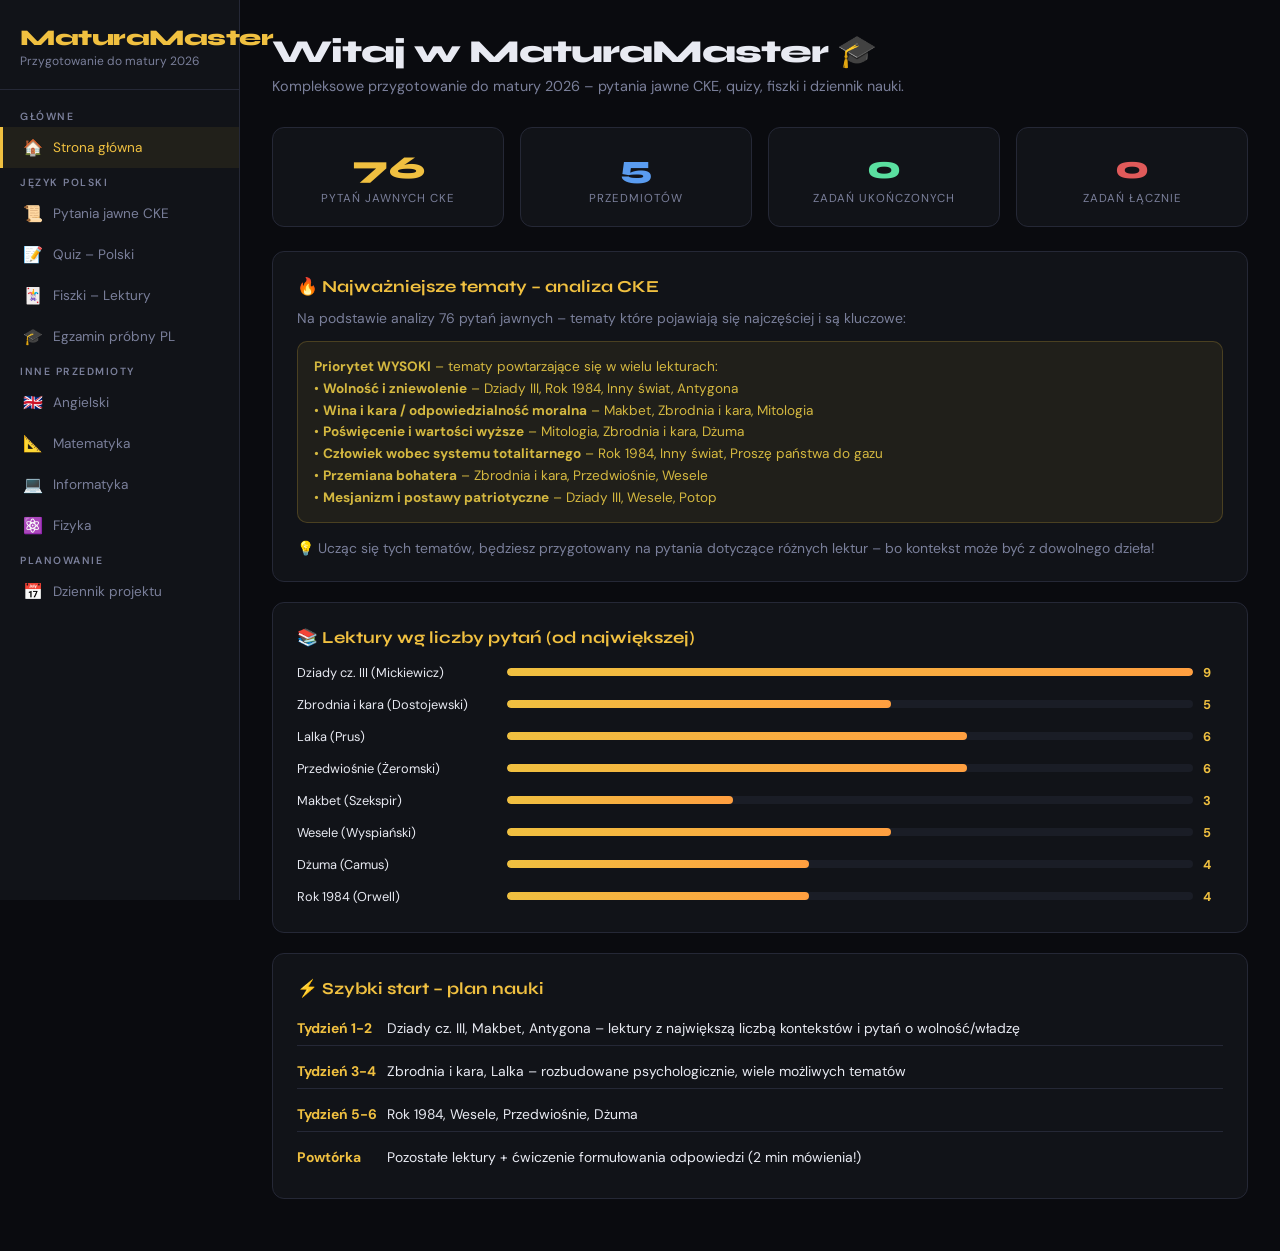
==== index.html @ a1094a89 "Dodanie index.html" ====
<!DOCTYPE html>
<html lang="pl">
<head>
<meta charset="UTF-8">
<meta name="viewport" content="width=device-width, initial-scale=1.0">
<title>MaturaMaster 2026</title>
<link href="https://fonts.googleapis.com/css2?family=Syne:wght@400;600;700;800&family=DM+Sans:ital,wght@0,300;0,400;0,500;1,300&display=swap" rel="stylesheet">
<style>
:root {
  --bg: #0a0b0f;
  --surface: #111318;
  --surface2: #1a1d26;
  --border: #252836;
  --accent: #f0c040;
  --accent2: #e05a5a;
  --accent3: #5a9cf0;
  --accent4: #5ae0a0;
  --text: #e8eaf2;
  --muted: #7a7f9a;
  --radius: 12px;
  --font-head: 'Syne', sans-serif;
  --font-body: 'DM Sans', sans-serif;
}

* { box-sizing: border-box; margin: 0; padding: 0; }

body {
  font-family: var(--font-body);
  background: var(--bg);
  color: var(--text);
  min-height: 100vh;
  display: flex;
  overflow-x: hidden;
}

/* SIDEBAR */
.sidebar {
  width: 240px;
  min-height: 100vh;
  background: var(--surface);
  border-right: 1px solid var(--border);
  display: flex;
  flex-direction: column;
  position: fixed;
  left: 0; top: 0; bottom: 0;
  z-index: 100;
  transition: transform .3s ease;
}

.logo {
  padding: 24px 20px 20px;
  border-bottom: 1px solid var(--border);
}
.logo h1 {
  font-family: var(--font-head);
  font-size: 1.4rem;
  font-weight: 800;
  color: var(--accent);
  letter-spacing: -0.5px;
}
.logo span { color: var(--muted); font-size: .75rem; display: block; margin-top: 2px; }

.nav { flex: 1; padding: 12px 0; overflow-y: auto; }
.nav-section { padding: 8px 20px 4px; font-size: .65rem; text-transform: uppercase; letter-spacing: 1.5px; color: var(--muted); font-weight: 600; }

.nav-btn {
  display: flex; align-items: center; gap: 10px;
  width: 100%; padding: 10px 20px;
  background: none; border: none; cursor: pointer;
  color: var(--muted); font-family: var(--font-body);
  font-size: .85rem; text-align: left;
  transition: all .2s; border-left: 3px solid transparent;
}
.nav-btn:hover { color: var(--text); background: var(--surface2); }
.nav-btn.active { color: var(--accent); border-left-color: var(--accent); background: rgba(240,192,64,.07); }
.nav-btn .icon { font-size: 1rem; width: 20px; text-align: center; }

/* MAIN */
.main {
  margin-left: 240px;
  flex: 1;
  padding: 32px;
  max-width: calc(100vw - 240px);
}

.tab { display: none; }
.tab.active { display: block; }

/* PAGE HEADER */
.page-header {
  margin-bottom: 32px;
}
.page-header h2 {
  font-family: var(--font-head);
  font-size: 2rem;
  font-weight: 800;
  letter-spacing: -1px;
}
.page-header p { color: var(--muted); margin-top: 6px; font-size: .9rem; }

/* CARDS */
.card {
  background: var(--surface);
  border: 1px solid var(--border);
  border-radius: var(--radius);
  padding: 24px;
  margin-bottom: 20px;
}
.card h3 {
  font-family: var(--font-head);
  font-size: 1.05rem;
  font-weight: 700;
  margin-bottom: 12px;
  color: var(--accent);
}

/* CHIPS */
.chip {
  display: inline-block;
  padding: 3px 10px;
  border-radius: 20px;
  font-size: .72rem;
  font-weight: 600;
  margin-right: 6px;
  margin-bottom: 6px;
}
.chip-pl { background: rgba(240,192,64,.15); color: var(--accent); }
.chip-en { background: rgba(90,156,240,.15); color: var(--accent3); }
.chip-mat { background: rgba(90,224,160,.15); color: var(--accent4); }
.chip-it { background: rgba(224,90,90,.15); color: var(--accent2); }

/* ACCORDION (pytania jawne) */
.accordion-item {
  border: 1px solid var(--border);
  border-radius: 10px;
  margin-bottom: 8px;
  overflow: hidden;
}
.accordion-header {
  display: flex; align-items: flex-start; gap: 12px;
  padding: 14px 16px;
  background: var(--surface2);
  cursor: pointer;
  transition: background .2s;
}
.accordion-header:hover { background: #1e2130; }
.accordion-num {
  background: var(--accent);
  color: #000;
  font-family: var(--font-head);
  font-weight: 800;
  font-size: .75rem;
  min-width: 28px; height: 28px;
  border-radius: 8px;
  display: flex; align-items: center; justify-content: center;
  flex-shrink: 0;
  margin-top: 1px;
}
.accordion-num.imp { background: var(--accent2); color: #fff; }
.accordion-q { font-size: .875rem; line-height: 1.5; flex: 1; }
.accordion-q .book { color: var(--muted); font-size: .75rem; display: block; margin-bottom: 3px; }
.accordion-arrow { color: var(--muted); transition: transform .2s; flex-shrink: 0; font-size: .8rem; }
.accordion-item.open .accordion-arrow { transform: rotate(180deg); }
.accordion-body {
  display: none;
  padding: 16px;
  background: var(--bg);
  border-top: 1px solid var(--border);
  font-size: .87rem;
  line-height: 1.7;
  color: #c8ccd8;
}
.accordion-item.open .accordion-body { display: block; }

.priority-badge {
  display: inline-flex; align-items: center; gap: 4px;
  font-size: .68rem; font-weight: 700;
  padding: 2px 8px; border-radius: 20px;
  margin-left: 8px;
}
.priority-high { background: rgba(224,90,90,.2); color: var(--accent2); }
.priority-med { background: rgba(240,192,64,.2); color: var(--accent); }

/* QUIZ */
.quiz-container { max-width: 680px; }
.quiz-question-num { color: var(--muted); font-size: .8rem; margin-bottom: 8px; }
.quiz-question-text { font-family: var(--font-head); font-size: 1.05rem; margin-bottom: 18px; line-height: 1.5; }
.quiz-options { display: flex; flex-direction: column; gap: 10px; margin-bottom: 24px; }
.quiz-option {
  padding: 12px 16px;
  border: 1px solid var(--border);
  border-radius: 10px;
  cursor: pointer;
  background: var(--surface2);
  transition: all .2s;
  font-size: .9rem;
  text-align: left;
  color: var(--text);
  font-family: var(--font-body);
}
.quiz-option:hover { border-color: var(--accent); }
.quiz-option.correct { border-color: var(--accent4); background: rgba(90,224,160,.1); color: var(--accent4); }
.quiz-option.wrong { border-color: var(--accent2); background: rgba(224,90,90,.1); color: var(--accent2); }
.quiz-option.disabled { pointer-events: none; }

.quiz-open-input {
  width: 100%;
  background: var(--surface2);
  border: 1px solid var(--border);
  border-radius: 10px;
  padding: 12px 16px;
  color: var(--text);
  font-family: var(--font-body);
  font-size: .9rem;
  resize: vertical;
  min-height: 80px;
  margin-bottom: 12px;
}
.quiz-open-input:focus { outline: none; border-color: var(--accent); }

.btn {
  padding: 10px 22px;
  border: none; cursor: pointer;
  border-radius: 8px;
  font-family: var(--font-head);
  font-weight: 700;
  font-size: .85rem;
  transition: all .2s;
}
.btn-primary { background: var(--accent); color: #000; }
.btn-primary:hover { background: #ffd060; }
.btn-secondary { background: var(--surface2); color: var(--text); border: 1px solid var(--border); }
.btn-secondary:hover { border-color: var(--accent); }
.btn-danger { background: var(--accent2); color: #fff; }

.quiz-result {
  text-align: center; padding: 32px;
  background: var(--surface2);
  border-radius: var(--radius);
}
.quiz-result .score {
  font-family: var(--font-head);
  font-size: 3.5rem;
  font-weight: 800;
  color: var(--accent);
}
.quiz-result p { color: var(--muted); margin-top: 8px; margin-bottom: 20px; }

/* FLASHCARDS */
.flashcard-container { max-width: 500px; }
.flashcard-wrap { perspective: 1200px; height: 220px; margin-bottom: 24px; cursor: pointer; }
.flashcard {
  width: 100%; height: 100%;
  position: relative;
  transform-style: preserve-3d;
  transition: transform .5s ease;
  border-radius: var(--radius);
}
.flashcard.flipped { transform: rotateY(180deg); }
.flashcard-front, .flashcard-back {
  position: absolute; inset: 0;
  backface-visibility: hidden;
  border-radius: var(--radius);
  display: flex; flex-direction: column;
  align-items: center; justify-content: center;
  padding: 24px;
  text-align: center;
  border: 1px solid var(--border);
}
.flashcard-front {
  background: var(--surface);
}
.flashcard-front .label {
  font-size: .7rem; text-transform: uppercase; letter-spacing: 1.5px;
  color: var(--accent); margin-bottom: 12px; font-weight: 700;
}
.flashcard-front .term { font-family: var(--font-head); font-size: 1.2rem; font-weight: 700; }
.flashcard-back {
  background: #0f1420;
  transform: rotateY(180deg);
  border-color: var(--accent);
}
.flashcard-back .def { font-size: .9rem; line-height: 1.6; color: #c8ccd8; }

.flashcard-nav { display: flex; align-items: center; gap: 16px; }
.fc-counter { color: var(--muted); font-size: .85rem; }

/* PROGRESS BAR */
.progress-bar-wrap {
  background: var(--surface2);
  border-radius: 20px;
  height: 8px;
  overflow: hidden;
  margin: 8px 0;
}
.progress-bar-fill {
  height: 100%;
  background: linear-gradient(90deg, var(--accent), #ff9f40);
  border-radius: 20px;
  transition: width .5s ease;
}

/* JOURNAL */
.journal-grid { display: grid; grid-template-columns: 1fr 1fr; gap: 20px; }
.task-item {
  display: flex; align-items: flex-start; gap: 10px;
  padding: 12px 16px;
  background: var(--surface2);
  border: 1px solid var(--border);
  border-radius: 10px;
  margin-bottom: 8px;
  transition: all .2s;
}
.task-item.done { opacity: .5; }
.task-item.done .task-title { text-decoration: line-through; }
.task-title { font-size: .875rem; flex: 1; }
.task-meta { font-size: .72rem; color: var(--muted); margin-top: 3px; }
.task-priority { font-size: .68rem; font-weight: 700; padding: 2px 8px; border-radius: 20px; }
.p-high { background: rgba(224,90,90,.2); color: var(--accent2); }
.p-med { background: rgba(240,192,64,.2); color: var(--accent); }
.p-low { background: rgba(90,224,160,.2); color: var(--accent4); }
.task-check { width: 18px; height: 18px; accent-color: var(--accent); cursor: pointer; flex-shrink: 0; margin-top: 1px; }

.form-row { display: grid; grid-template-columns: 1fr 1fr; gap: 12px; margin-bottom: 12px; }
.form-input, .form-select, .form-textarea {
  width: 100%;
  background: var(--surface2);
  border: 1px solid var(--border);
  border-radius: 8px;
  padding: 10px 14px;
  color: var(--text);
  font-family: var(--font-body);
  font-size: .875rem;
}
.form-input:focus, .form-select:focus, .form-textarea:focus {
  outline: none; border-color: var(--accent);
}
.form-label { font-size: .78rem; color: var(--muted); margin-bottom: 5px; display: block; }
.form-select { appearance: none; }

/* NOTES */
.notes-area {
  width: 100%;
  background: var(--surface2);
  border: 1px solid var(--border);
  border-radius: 10px;
  padding: 16px;
  color: var(--text);
  font-family: var(--font-body);
  font-size: .9rem;
  resize: vertical;
  min-height: 160px;
  line-height: 1.7;
}
.notes-area:focus { outline: none; border-color: var(--accent); }

/* MOBILE TOGGLE */
.menu-toggle {
  display: none;
  position: fixed; top: 16px; left: 16px; z-index: 200;
  background: var(--surface); border: 1px solid var(--border);
  border-radius: 8px; padding: 8px 12px;
  cursor: pointer; color: var(--text); font-size: 1.2rem;
}

.search-box {
  width: 100%;
  background: var(--surface2);
  border: 1px solid var(--border);
  border-radius: 8px;
  padding: 10px 14px;
  color: var(--text);
  font-family: var(--font-body);
  font-size: .875rem;
  margin-bottom: 16px;
}
.search-box:focus { outline: none; border-color: var(--accent); }

.section-divider {
  display: flex; align-items: center; gap: 12px;
  margin: 28px 0 16px;
}
.section-divider span {
  font-family: var(--font-head);
  font-weight: 700;
  font-size: .85rem;
  color: var(--muted);
  white-space: nowrap;
}
.section-divider::before, .section-divider::after {
  content: ''; flex: 1; height: 1px; background: var(--border);
}

.info-box {
  background: rgba(240,192,64,.07);
  border: 1px solid rgba(240,192,64,.2);
  border-radius: 10px;
  padding: 14px 16px;
  margin-bottom: 16px;
  font-size: .85rem;
  color: #d4b840;
  line-height: 1.6;
}

.stars { color: var(--accent2); font-size: .8rem; }

/* Tabs within a tab */
.sub-tabs { display: flex; gap: 8px; margin-bottom: 24px; flex-wrap: wrap; }
.sub-tab-btn {
  padding: 8px 16px;
  border-radius: 8px;
  border: 1px solid var(--border);
  background: var(--surface2);
  color: var(--muted);
  cursor: pointer;
  font-family: var(--font-body);
  font-size: .83rem;
  transition: all .2s;
}
.sub-tab-btn.active { background: var(--accent); color: #000; border-color: var(--accent); font-weight: 700; }
.sub-tab-content { display: none; }
.sub-tab-content.active { display: block; }

/* Feedback */
.answer-feedback {
  padding: 12px 16px;
  border-radius: 8px;
  margin-top: 12px;
  font-size: .875rem;
  line-height: 1.6;
  display: none;
}
.answer-feedback.show { display: block; }
.feedback-correct { background: rgba(90,224,160,.1); border: 1px solid rgba(90,224,160,.3); color: var(--accent4); }
.feedback-info { background: rgba(90,156,240,.1); border: 1px solid rgba(90,156,240,.3); color: var(--accent3); }

@media (max-width: 768px) {
  .sidebar { transform: translateX(-100%); }
  .sidebar.open { transform: translateX(0); }
  .main { margin-left: 0; padding: 16px; padding-top: 60px; max-width: 100vw; }
  .menu-toggle { display: block; }
  .journal-grid { grid-template-columns: 1fr; }
  .form-row { grid-template-columns: 1fr; }
}

.overlay {
  display: none; position: fixed; inset: 0;
  background: rgba(0,0,0,.6); z-index: 99;
}
.overlay.show { display: block; }

/* Delete btn */
.btn-icon {
  background: none; border: none; cursor: pointer;
  color: var(--muted); padding: 4px 6px; border-radius: 6px;
  transition: all .2s; font-size: .85rem;
}
.btn-icon:hover { color: var(--accent2); background: rgba(224,90,90,.1); }

/* stats row */
.stats-row { display: grid; grid-template-columns: repeat(auto-fit, minmax(140px, 1fr)); gap: 16px; margin-bottom: 24px; }
.stat-card {
  background: var(--surface);
  border: 1px solid var(--border);
  border-radius: var(--radius);
  padding: 20px;
  text-align: center;
}
.stat-card .val {
  font-family: var(--font-head);
  font-size: 2rem; font-weight: 800;
}
.stat-card .lbl { font-size: .72rem; color: var(--muted); margin-top: 4px; text-transform: uppercase; letter-spacing: 1px; }

.tag { display: inline-block; padding: 2px 8px; border-radius: 4px; font-size: .7rem; font-weight: 600; margin-right: 4px; }
.tag-pl { background: rgba(240,192,64,.2); color: var(--accent); }
.tag-en { background: rgba(90,156,240,.2); color: var(--accent3); }
.tag-mat { background: rgba(90,224,160,.2); color: var(--accent4); }
.tag-fiz { background: rgba(180,90,240,.2); color: #b45af0; }
.tag-inf { background: rgba(224,90,90,.2); color: var(--accent2); }
.tag-all { background: rgba(150,150,150,.2); color: var(--muted); }
</style>
</head>
<body>

<button class="menu-toggle" onclick="toggleSidebar()">☰</button>
<div class="overlay" id="overlay" onclick="closeSidebar()"></div>

<nav class="sidebar" id="sidebar">
  <div class="logo">
    <h1>MaturaMaster</h1>
    <span>Przygotowanie do matury 2026</span>
  </div>
  <div class="nav">
    <div class="nav-section">Główne</div>
    <button class="nav-btn active" onclick="showTab('home')" data-tab="home">
      <span class="icon">🏠</span> Strona główna
    </button>

    <div class="nav-section">Język Polski</div>
    <button class="nav-btn" onclick="showTab('pl-jawne')" data-tab="pl-jawne">
      <span class="icon">📜</span> Pytania jawne CKE
    </button>
    <button class="nav-btn" onclick="showTab('pl-quiz')" data-tab="pl-quiz">
      <span class="icon">📝</span> Quiz – Polski
    </button>
    <button class="nav-btn" onclick="showTab('pl-fiszki')" data-tab="pl-fiszki">
      <span class="icon">🃏</span> Fiszki – Lektury
    </button>
    <button class="nav-btn" onclick="showTab('pl-egzamin')" data-tab="pl-egzamin">
      <span class="icon">🎓</span> Egzamin próbny PL
    </button>

    <div class="nav-section">Inne przedmioty</div>
    <button class="nav-btn" onclick="showTab('en')" data-tab="en">
      <span class="icon">🇬🇧</span> Angielski
    </button>
    <button class="nav-btn" onclick="showTab('mat')" data-tab="mat">
      <span class="icon">📐</span> Matematyka
    </button>
    <button class="nav-btn" onclick="showTab('inf')" data-tab="inf">
      <span class="icon">💻</span> Informatyka
    </button>
    <button class="nav-btn" onclick="showTab('fiz')" data-tab="fiz">
      <span class="icon">⚛️</span> Fizyka
    </button>

    <div class="nav-section">Planowanie</div>
    <button class="nav-btn" onclick="showTab('journal')" data-tab="journal">
      <span class="icon">📅</span> Dziennik projektu
    </button>
  </div>
</nav>

<main class="main">

<!-- HOME -->
<div class="tab active" id="tab-home">
  <div class="page-header">
    <h2>Witaj w MaturaMaster 🎓</h2>
    <p>Kompleksowe przygotowanie do matury 2026 – pytania jawne CKE, quizy, fiszki i dziennik nauki.</p>
  </div>

  <div class="stats-row">
    <div class="stat-card">
      <div class="val" style="color:var(--accent)">76</div>
      <div class="lbl">Pytań jawnych CKE</div>
    </div>
    <div class="stat-card">
      <div class="val" style="color:var(--accent3)">5</div>
      <div class="lbl">Przedmiotów</div>
    </div>
    <div class="stat-card">
      <div class="val" style="color:var(--accent4)" id="home-tasks-done">0</div>
      <div class="lbl">Zadań ukończonych</div>
    </div>
    <div class="stat-card">
      <div class="val" style="color:var(--accent2)" id="home-tasks-all">0</div>
      <div class="lbl">Zadań łącznie</div>
    </div>
  </div>

  <div class="card">
    <h3>🔥 Najważniejsze tematy – analiza CKE</h3>
    <p style="font-size:.87rem;color:var(--muted);margin-bottom:14px">Na podstawie analizy 76 pytań jawnych – tematy które pojawiają się najczęściej i są kluczowe:</p>

    <div class="info-box">
      <strong>Priorytet WYSOKI</strong> – tematy powtarzające się w wielu lekturach:<br>
      • <strong>Wolność i zniewolenie</strong> – Dziady III, Rok 1984, Inny świat, Antygona<br>
      • <strong>Wina i kara / odpowiedzialność moralna</strong> – Makbet, Zbrodnia i kara, Mitologia<br>
      • <strong>Poświęcenie i wartości wyższe</strong> – Mitologia, Zbrodnia i kara, Dżuma<br>
      • <strong>Człowiek wobec systemu totalitarnego</strong> – Rok 1984, Inny świat, Proszę państwa do gazu<br>
      • <strong>Przemiana bohatera</strong> – Zbrodnia i kara, Przedwiośnie, Wesele<br>
      • <strong>Mesjanizm i postawy patriotyczne</strong> – Dziady III, Wesele, Potop
    </div>

    <p style="font-size:.87rem;color:var(--muted)">💡 Ucząc się tych tematów, będziesz przygotowany na pytania dotyczące różnych lektur – bo kontekst może być z dowolnego dzieła!</p>
  </div>

  <div class="card">
    <h3>📚 Lektury wg liczby pytań (od największej)</h3>
    <div style="display:grid;gap:8px">
      <div style="display:flex;align-items:center;gap:10px">
        <span style="font-size:.8rem;min-width:200px;color:var(--text)">Dziady cz. III (Mickiewicz)</span>
        <div class="progress-bar-wrap" style="flex:1"><div class="progress-bar-fill" style="width:100%"></div></div>
        <span style="color:var(--accent);font-weight:700;font-size:.8rem;min-width:20px">9</span>
      </div>
      <div style="display:flex;align-items:center;gap:10px">
        <span style="font-size:.8rem;min-width:200px;color:var(--text)">Zbrodnia i kara (Dostojewski)</span>
        <div class="progress-bar-wrap" style="flex:1"><div class="progress-bar-fill" style="width:56%"></div></div>
        <span style="color:var(--accent);font-weight:700;font-size:.8rem;min-width:20px">5</span>
      </div>
      <div style="display:flex;align-items:center;gap:10px">
        <span style="font-size:.8rem;min-width:200px;color:var(--text)">Lalka (Prus)</span>
        <div class="progress-bar-wrap" style="flex:1"><div class="progress-bar-fill" style="width:67%"></div></div>
        <span style="color:var(--accent);font-weight:700;font-size:.8rem;min-width:20px">6</span>
      </div>
      <div style="display:flex;align-items:center;gap:10px">
        <span style="font-size:.8rem;min-width:200px;color:var(--text)">Przedwiośnie (Żeromski)</span>
        <div class="progress-bar-wrap" style="flex:1"><div class="progress-bar-fill" style="width:67%"></div></div>
        <span style="color:var(--accent);font-weight:700;font-size:.8rem;min-width:20px">6</span>
      </div>
      <div style="display:flex;align-items:center;gap:10px">
        <span style="font-size:.8rem;min-width:200px;color:var(--text)">Makbet (Szekspir)</span>
        <div class="progress-bar-wrap" style="flex:1"><div class="progress-bar-fill" style="width:33%"></div></div>
        <span style="color:var(--accent);font-weight:700;font-size:.8rem;min-width:20px">3</span>
      </div>
      <div style="display:flex;align-items:center;gap:10px">
        <span style="font-size:.8rem;min-width:200px;color:var(--text)">Wesele (Wyspiański)</span>
        <div class="progress-bar-wrap" style="flex:1"><div class="progress-bar-fill" style="width:56%"></div></div>
        <span style="color:var(--accent);font-weight:700;font-size:.8rem;min-width:20px">5</span>
      </div>
      <div style="display:flex;align-items:center;gap:10px">
        <span style="font-size:.8rem;min-width:200px;color:var(--text)">Dżuma (Camus)</span>
        <div class="progress-bar-wrap" style="flex:1"><div class="progress-bar-fill" style="width:44%"></div></div>
        <span style="color:var(--accent);font-weight:700;font-size:.8rem;min-width:20px">4</span>
      </div>
      <div style="display:flex;align-items:center;gap:10px">
        <span style="font-size:.8rem;min-width:200px;color:var(--text)">Rok 1984 (Orwell)</span>
        <div class="progress-bar-wrap" style="flex:1"><div class="progress-bar-fill" style="width:44%"></div></div>
        <span style="color:var(--accent);font-weight:700;font-size:.8rem;min-width:20px">4</span>
      </div>
    </div>
  </div>

  <div class="card">
    <h3>⚡ Szybki start – plan nauki</h3>
    <div style="display:grid;gap:8px;font-size:.87rem">
      <div style="display:flex;gap:10px;align-items:flex-start;padding:8px 0;border-bottom:1px solid var(--border)">
        <span style="color:var(--accent);font-weight:700;min-width:80px">Tydzień 1-2</span>
        <span>Dziady cz. III, Makbet, Antygona – lektury z największą liczbą kontekstów i pytań o wolność/władzę</span>
      </div>
      <div style="display:flex;gap:10px;align-items:flex-start;padding:8px 0;border-bottom:1px solid var(--border)">
        <span style="color:var(--accent);font-weight:700;min-width:80px">Tydzień 3-4</span>
        <span>Zbrodnia i kara, Lalka – rozbudowane psychologicznie, wiele możliwych tematów</span>
      </div>
      <div style="display:flex;gap:10px;align-items:flex-start;padding:8px 0;border-bottom:1px solid var(--border)">
        <span style="color:var(--accent);font-weight:700;min-width:80px">Tydzień 5-6</span>
        <span>Rok 1984, Wesele, Przedwiośnie, Dżuma</span>
      </div>
      <div style="display:flex;gap:10px;align-items:flex-start;padding:8px 0">
        <span style="color:var(--accent);font-weight:700;min-width:80px">Powtórka</span>
        <span>Pozostałe lektury + ćwiczenie formułowania odpowiedzi (2 min mówienia!)</span>
      </div>
    </div>
  </div>
</div>

<!-- PL JAWNE -->
<div class="tab" id="tab-pl-jawne">
  <div class="page-header">
    <h2>Pytania jawne CKE 2026–2028</h2>
    <p>Kompletna lista 76 pytań jawnych z komunikatu CKE z 30.08.2024 r. Czerwone numery = tematy PRIORYTETOWE.</p>
  </div>

  <div class="info-box">
    🎯 <strong>Jak się przygotować?</strong> Na maturze ustnej losuje się jedno pytanie z tej listy. Masz 15 minut na przygotowanie, a następnie 15 minut wypowiedzi. Kliknij pytanie, żeby zobaczyć wzorcową odpowiedź i wskazówki.
  </div>

  <input type="text" class="search-box" id="jawne-search" placeholder="🔍 Szukaj pytania lub lektury..." onkeyup="filterJawne()">

  <div id="jawne-list">
  <!-- Generated by JS -->
  </div>
</div>

<!-- PL QUIZ -->
<div class="tab" id="tab-pl-quiz">
  <div class="page-header">
    <h2>Quiz – Język Polski</h2>
    <p>Sprawdź swoją wiedzę z zakresu lektur i teorii literatury.</p>
  </div>
  <div class="quiz-container" id="pl-quiz-container"></div>
</div>

<!-- PL FISZKI -->
<div class="tab" id="tab-pl-fiszki">
  <div class="page-header">
    <h2>Fiszki – Lektury i pojęcia</h2>
    <p>Kliknij kartę, żeby odwrócić i zobaczyć odpowiedź.</p>
  </div>
  <div class="flashcard-container" id="pl-fc-container">
    <div class="flashcard-wrap" onclick="flipCard('pl')">
      <div class="flashcard" id="pl-card">
        <div class="flashcard-front">
          <div class="label">TERMIN / PYTANIE</div>
          <div class="term" id="pl-fc-front">Ładowanie...</div>
        </div>
        <div class="flashcard-back">
          <div class="def" id="pl-fc-back">...</div>
        </div>
      </div>
    </div>
    <div class="flashcard-nav">
      <button class="btn btn-secondary" onclick="prevCard('pl')">← Poprzednia</button>
      <span class="fc-counter" id="pl-fc-counter">1 / 1</span>
      <button class="btn btn-secondary" onclick="nextCard('pl')">Następna →</button>
    </div>
  </div>
</div>

<!-- PL EGZAMIN -->
<div class="tab" id="tab-pl-egzamin">
  <div class="page-header">
    <h2>Egzamin próbny – Język Polski</h2>
    <p>10 pytań różnych typów. Maksymalnie 10 punktów.</p>
  </div>
  <div class="quiz-container" id="pl-exam-container"></div>
</div>

<!-- ANGIELSKI -->
<div class="tab" id="tab-en">
  <div class="page-header">
    <h2>Język Angielski – Matura rozszerzona</h2>
  </div>
  <div class="sub-tabs">
    <button class="sub-tab-btn active" onclick="showSubTab('en','ustna')">🗣️ Matura ustna</button>
    <button class="sub-tab-btn" onclick="showSubTab('en','pisemna')">✍️ Matura pisemna</button>
    <button class="sub-tab-btn" onclick="showSubTab('en','quiz')">📝 Quiz</button>
    <button class="sub-tab-btn" onclick="showSubTab('en','fiszki')">🃏 Fiszki</button>
  </div>

  <div class="sub-tab-content active" id="en-sub-ustna">
    <div class="card">
      <h3>🎲 Losowanie pytania do rozmowy</h3>
      <p style="font-size:.85rem;color:var(--muted);margin-bottom:16px">Naciśnij przycisk, żeby wylosować pytanie. Po chwili kliknij "Pokaż odpowiedź wzorcową".</p>
      <div id="en-random-q" style="font-size:1.05rem;font-family:var(--font-head);margin-bottom:16px;padding:16px;background:var(--surface2);border-radius:10px;line-height:1.5">
        Naciśnij przycisk, żeby wylosować pytanie...
      </div>
      <div style="display:flex;gap:10px;flex-wrap:wrap">
        <button class="btn btn-primary" onclick="randomEngQ()">🎲 Losuj pytanie</button>
        <button class="btn btn-secondary" onclick="showEngAnswer()">👁️ Pokaż odpowiedź</button>
      </div>
      <div class="answer-feedback feedback-info" id="en-answer-box"></div>
    </div>

    <div class="card">
      <h3>🖼️ Opis ilustracji – schemat odpowiedzi</h3>
      <div style="font-size:.87rem;line-height:1.8;color:#c8ccd8">
        <p><strong style="color:var(--accent)">Krok 1 – Opis ogólny (1-2 zdania):</strong><br>
        "The photo/picture shows... In the foreground/background I can see..."</p>
        <p style="margin-top:10px"><strong style="color:var(--accent)">Krok 2 – Szczegóły (3-4 zdania):</strong><br>
        "There are... who appear to be... The atmosphere seems..."</p>
        <p style="margin-top:10px"><strong style="color:var(--accent)">Krok 3 – Interpretacja (1-2 zdania):</strong><br>
        "This picture might illustrate... It could be related to..."</p>
        <p style="margin-top:10px"><strong style="color:var(--accent)">Krok 4 – Pytania (odpowiedź po 1-2 zdania każde):</strong><br>
        Uważnie słuchaj i odpowiadaj bezpośrednio na pytanie egzaminatora.</p>
      </div>
    </div>

    <div class="card">
      <h3>💬 Przydatne zwroty – matura ustna</h3>
      <div style="display:grid;grid-template-columns:1fr 1fr;gap:16px;font-size:.83rem">
        <div>
          <div style="color:var(--accent);font-weight:700;margin-bottom:6px">Wyrażanie opinii</div>
          <div style="color:#c8ccd8;line-height:1.9">In my opinion...<br>I strongly believe that...<br>From my perspective...<br>As far as I'm concerned...<br>It seems to me that...</div>
        </div>
        <div>
          <div style="color:var(--accent);font-weight:700;margin-bottom:6px">Wyrażanie zgody/niezgody</div>
          <div style="color:#c8ccd8;line-height:1.9">I completely agree with...<br>That's a good point, however...<br>I see your point, but...<br>I beg to differ...<br>On the other hand...</div>
        </div>
        <div>
          <div style="color:var(--accent);font-weight:700;margin-bottom:6px">Czas do myślenia</div>
          <div style="color:#c8ccd8;line-height:1.9">That's an interesting question...<br>Let me think about this...<br>Well, I'd say...<br>If I'm not mistaken...</div>
        </div>
        <div>
          <div style="color:var(--accent);font-weight:700;margin-bottom:6px">Podsumowanie</div>
          <div style="color:#c8ccd8;line-height:1.9">To sum up...<br>In conclusion...<br>All things considered...<br>Taking everything into account...</div>
        </div>
      </div>
    </div>
  </div>

  <div class="sub-tab-content" id="en-sub-pisemna">
    <div class="card">
      <h3>📄 Rozprawka „For and Against" – schemat</h3>
      <div style="font-size:.87rem;line-height:1.9;color:#c8ccd8">
        <p><strong style="color:var(--accent)">Wstęp:</strong> Introduce the topic without giving your opinion. Use: "Nowadays...", "There is no doubt that...", "The issue of... has become increasingly important..."</p>
        <p style="margin-top:10px"><strong style="color:var(--accent)">Akapit 1 – ZA:</strong> "One advantage of... is that... Furthermore,... In addition to this,..."</p>
        <p style="margin-top:10px"><strong style="color:var(--accent)">Akapit 2 – PRZECIW:</strong> "However, there are also drawbacks... On the other hand,... A major disadvantage is..."</p>
        <p style="margin-top:10px"><strong style="color:var(--accent)">Zakończenie:</strong> "To conclude, while... has its advantages, it also... Ultimately, it depends on..."</p>
      </div>
    </div>
    <div class="card">
      <h3>✉️ List formalny – schemat</h3>
      <div style="font-size:.87rem;line-height:1.9;color:#c8ccd8">
        <p><strong style="color:var(--accent)">Nagłówek:</strong> Dear Sir/Madam, / Dear Mr/Ms [Name],</p>
        <p><strong style="color:var(--accent)">Wstęp:</strong> "I am writing to... / I am writing with regard to... / I would like to..."</p>
        <p><strong style="color:var(--accent)">Rozwinięcie:</strong> Jasne akapity, każdy z jednym punktem. Używaj "Furthermore", "Moreover", "In addition".</p>
        <p><strong style="color:var(--accent)">Zakończenie:</strong> "I look forward to hearing from you. / I would appreciate a prompt response."</p>
        <p><strong style="color:var(--accent)">Podpis:</strong> Yours faithfully, (Sir/Madam) / Yours sincerely, (imię)</p>
      </div>
    </div>
  </div>

  <div class="sub-tab-content" id="en-sub-quiz">
    <div class="quiz-container" id="en-quiz-container"></div>
  </div>

  <div class="sub-tab-content" id="en-sub-fiszki">
    <div class="flashcard-container">
      <div class="flashcard-wrap" onclick="flipCard('en')">
        <div class="flashcard" id="en-card">
          <div class="flashcard-front">
            <div class="label">VOCABULARY</div>
            <div class="term" id="en-fc-front">...</div>
          </div>
          <div class="flashcard-back">
            <div class="def" id="en-fc-back">...</div>
          </div>
        </div>
      </div>
      <div class="flashcard-nav">
        <button class="btn btn-secondary" onclick="prevCard('en')">← Poprzednia</button>
        <span class="fc-counter" id="en-fc-counter">1 / 1</span>
        <button class="btn btn-secondary" onclick="nextCard('en')">Następna →</button>
      </div>
    </div>
  </div>
</div>

<!-- MATEMATYKA -->
<div class="tab" id="tab-mat">
  <div class="page-header">
    <h2>Matematyka – Matura rozszerzona</h2>
  </div>
  <div class="sub-tabs">
    <button class="sub-tab-btn active" onclick="showSubTab('mat','teoria')">📚 Teoria i wzory</button>
    <button class="sub-tab-btn" onclick="showSubTab('mat','quiz')">📝 Quiz</button>
    <button class="sub-tab-btn" onclick="showSubTab('mat','fiszki')">🃏 Fiszki</button>
    <button class="sub-tab-btn" onclick="showSubTab('mat','egzamin')">🎓 Egzamin</button>
  </div>

  <div class="sub-tab-content active" id="mat-sub-teoria">
    <div class="card">
      <h3>∑ Ciągi</h3>
      <div style="font-size:.87rem;line-height:1.9;color:#c8ccd8;display:grid;grid-template-columns:1fr 1fr;gap:12px">
        <div><strong style="color:var(--accent4)">Arytmetyczny:</strong><br>
          aₙ = a₁ + (n-1)d<br>
          Sₙ = n(a₁+aₙ)/2
        </div>
        <div><strong style="color:var(--accent4)">Geometryczny:</strong><br>
          aₙ = a₁ · qⁿ⁻¹<br>
          Sₙ = a₁(qⁿ-1)/(q-1)
        </div>
      </div>
    </div>
    <div class="card">
      <h3>📉 Rachunek różniczkowy</h3>
      <div style="font-size:.87rem;line-height:1.9;color:#c8ccd8">
        <strong style="color:var(--accent4)">Kluczowe pochodne:</strong><br>
        (xⁿ)' = n·xⁿ⁻¹ | (sin x)' = cos x | (cos x)' = -sin x | (eˣ)' = eˣ | (ln x)' = 1/x<br><br>
        <strong style="color:var(--accent4)">Zastosowania:</strong> Wyznaczanie ekstremalnych → f'(x)=0; sprawdzenie znaku f'(x) po obu stronach. Monotoniczność: f'(x)>0 → rosnąca; f'(x)&lt;0 → malejąca.
      </div>
    </div>
    <div class="card">
      <h3>🔺 Geometria analityczna</h3>
      <div style="font-size:.87rem;line-height:1.9;color:#c8ccd8">
        Prosta: y = ax + b | Nachylenie: a = (y₂-y₁)/(x₂-x₁)<br>
        Okrąg: (x-p)² + (y-q)² = r²<br>
        Odległość punktów: d = √[(x₂-x₁)²+(y₂-y₁)²]<br>
        Równoległość: a₁=a₂ | Prostopadłość: a₁·a₂=-1
      </div>
    </div>
    <div class="card">
      <h3>📦 Stereometria – kluczowe wzory</h3>
      <div style="font-size:.87rem;line-height:1.9;color:#c8ccd8;display:grid;grid-template-columns:1fr 1fr;gap:12px">
        <div><strong style="color:var(--accent4)">Graniastosłup:</strong><br>V = Pp · h<br>Pp = pole podstawy</div>
        <div><strong style="color:var(--accent4)">Ostrosłup:</strong><br>V = (1/3) · Pp · h</div>
        <div><strong style="color:var(--accent4)">Walec:</strong><br>V = πr²h<br>Pc = 2πrh + 2πr²</div>
        <div><strong style="color:var(--accent4)">Kula:</strong><br>V = (4/3)πr³<br>P = 4πr²</div>
      </div>
    </div>
  </div>

  <div class="sub-tab-content" id="mat-sub-quiz">
    <div class="quiz-container" id="mat-quiz-container"></div>
  </div>
  <div class="sub-tab-content" id="mat-sub-fiszki">
    <div class="flashcard-container">
      <div class="flashcard-wrap" onclick="flipCard('mat')">
        <div class="flashcard" id="mat-card">
          <div class="flashcard-front">
            <div class="label">WZÓR / POJĘCIE</div>
            <div class="term" id="mat-fc-front">...</div>
          </div>
          <div class="flashcard-back">
            <div class="def" id="mat-fc-back">...</div>
          </div>
        </div>
      </div>
      <div class="flashcard-nav">
        <button class="btn btn-secondary" onclick="prevCard('mat')">← Poprzednia</button>
        <span class="fc-counter" id="mat-fc-counter">1 / 1</span>
        <button class="btn btn-secondary" onclick="nextCard('mat')">Następna →</button>
      </div>
    </div>
  </div>
  <div class="sub-tab-content" id="mat-sub-egzamin">
    <div class="quiz-container" id="mat-exam-container"></div>
  </div>
</div>

<!-- INFORMATYKA -->
<div class="tab" id="tab-inf">
  <div class="page-header">
    <h2>Informatyka – Matura rozszerzona</h2>
  </div>
  <div class="sub-tabs">
    <button class="sub-tab-btn active" onclick="showSubTab('inf','teoria')">📚 Teoria</button>
    <button class="sub-tab-btn" onclick="showSubTab('inf','quiz')">📝 Quiz</button>
    <button class="sub-tab-btn" onclick="showSubTab('inf','fiszki')">🃏 Fiszki</button>
  </div>
  <div class="sub-tab-content active" id="inf-sub-teoria">
    <div class="card">
      <h3>⚙️ Złożoność obliczeniowa</h3>
      <div style="font-size:.87rem;line-height:1.9;color:#c8ccd8">
        <strong style="color:var(--accent2)">O(1)</strong> – stała (dostęp do elementu tablicy)<br>
        <strong style="color:var(--accent2)">O(log n)</strong> – logarytmiczna (wyszukiwanie binarne)<br>
        <strong style="color:var(--accent2)">O(n)</strong> – liniowa (przeszukiwanie liniowe)<br>
        <strong style="color:var(--accent2)">O(n log n)</strong> – sortowanie przez scalanie (merge sort), quicksort śr.<br>
        <strong style="color:var(--accent2)">O(n²)</strong> – sortowanie bąbelkowe, przez wstawianie, wybieranie<br>
        <strong style="color:var(--accent2)">O(2ⁿ)</strong> – wykładnicza (generowanie podzbiorów)
      </div>
    </div>
    <div class="card">
      <h3>🔢 Algorytmy sortowania</h3>
      <div style="font-size:.87rem;line-height:1.9;color:#c8ccd8">
        <strong style="color:var(--accent2)">Bubble sort:</strong> Porównuj sąsiednie elementy, zamieniaj jeśli w złej kolejności. O(n²).<br>
        <strong style="color:var(--accent2)">Merge sort:</strong> Dziel na połowy, sortuj rekurencyjnie, scalaj. O(n log n). Stabilny.<br>
        <strong style="color:var(--accent2)">Quick sort:</strong> Wybierz pivot, podziel, sortuj podtablice. Śr. O(n log n), najgorszy O(n²).<br>
        <strong style="color:var(--accent2)">Insertion sort:</strong> Wstawiaj elementy na właściwą pozycję. O(n²), dobry dla małych n.
      </div>
    </div>
    <div class="card">
      <h3>🗄️ Podstawy SQL</h3>
      <div style="font-size:.87rem;font-family:monospace;line-height:2;color:#c8ccd8">
        <span style="color:var(--accent2)">SELECT</span> kolumna <span style="color:var(--accent2)">FROM</span> tabela <span style="color:var(--accent2)">WHERE</span> warunek;<br>
        <span style="color:var(--accent2)">SELECT</span> * <span style="color:var(--accent2)">FROM</span> t <span style="color:var(--accent2)">ORDER BY</span> kolumna <span style="color:var(--accent2)">DESC</span>;<br>
        <span style="color:var(--accent2)">SELECT</span> k, <span style="color:var(--accent2)">COUNT</span>(*) <span style="color:var(--accent2)">FROM</span> t <span style="color:var(--accent2)">GROUP BY</span> k;<br>
        <span style="color:var(--accent2)">SELECT</span> a.*, b.* <span style="color:var(--accent2)">FROM</span> a <span style="color:var(--accent2)">JOIN</span> b <span style="color:var(--accent2)">ON</span> a.id=b.aid;
      </div>
    </div>
  </div>
  <div class="sub-tab-content" id="inf-sub-quiz">
    <div class="quiz-container" id="inf-quiz-container"></div>
  </div>
  <div class="sub-tab-content" id="inf-sub-fiszki">
    <div class="flashcard-container">
      <div class="flashcard-wrap" onclick="flipCard('inf')">
        <div class="flashcard" id="inf-card">
          <div class="flashcard-front"><div class="label">POJĘCIE</div><div class="term" id="inf-fc-front">...</div></div>
          <div class="flashcard-back"><div class="def" id="inf-fc-back">...</div></div>
        </div>
      </div>
      <div class="flashcard-nav">
        <button class="btn btn-secondary" onclick="prevCard('inf')">← Poprzednia</button>
        <span class="fc-counter" id="inf-fc-counter">1 / 1</span>
        <button class="btn btn-secondary" onclick="nextCard('inf')">Następna →</button>
      </div>
    </div>
  </div>
</div>

<!-- FIZYKA -->
<div class="tab" id="tab-fiz">
  <div class="page-header">
    <h2>Fizyka – Matura rozszerzona</h2>
  </div>
  <div class="sub-tabs">
    <button class="sub-tab-btn active" onclick="showSubTab('fiz','teoria')">📚 Wzory i prawa</button>
    <button class="sub-tab-btn" onclick="showSubTab('fiz','quiz')">📝 Quiz</button>
    <button class="sub-tab-btn" onclick="showSubTab('fiz','fiszki')">🃏 Fiszki</button>
  </div>
  <div class="sub-tab-content active" id="fiz-sub-teoria">
    <div class="card">
      <h3>⚡ Mechanika</h3>
      <div style="font-size:.87rem;line-height:1.9;color:#c8ccd8">
        F = ma | p = mv | E_k = ½mv² | E_p = mgh<br>
        Zasada zachowania energii: E_k + E_p = const (bez oporów)<br>
        Zasada zachowania pędu: p₁ + p₂ = p₁' + p₂'<br>
        Ruch jednostajny: s = vt | Ruch jednostajnie przyspieszony: s = v₀t + ½at²
      </div>
    </div>
    <div class="card">
      <h3>🌡️ Termodynamika</h3>
      <div style="font-size:.87rem;line-height:1.9;color:#c8ccd8">
        I zasada: ΔU = Q - W<br>
        Gaz doskonały: pV = nRT<br>
        Przemiany: izotermiczna (T=const), izochoryczna (V=const), izobaryczna (p=const)<br>
        Sprawność silnika: η = W/Q₁ = 1 - T₂/T₁
      </div>
    </div>
    <div class="card">
      <h3>🔌 Elektryczność</h3>
      <div style="font-size:.87rem;line-height:1.9;color:#c8ccd8">
        Prawo Ohma: U = I·R<br>
        Moc: P = UI = I²R = U²/R<br>
        Szeregowo: R = R₁+R₂+... | Równolegle: 1/R = 1/R₁+1/R₂+...<br>
        Siła na ładunek: F = qE | Pole kuliste: E = kq/r²
      </div>
    </div>
    <div class="card">
      <h3>☢️ Fizyka jądrowa</h3>
      <div style="font-size:.87rem;line-height:1.9;color:#c8ccd8">
        Prawo rozpadu: N(t) = N₀ · (½)^(t/T½)<br>
        Energia: E = mc² (defekt masy)<br>
        Rozpad α: ²₁X → ²⁻⁴_Z₋₂Y + ⁴₂He<br>
        Rozpad β⁻: neutron → proton + elektron + antyneutrino
      </div>
    </div>
  </div>
  <div class="sub-tab-content" id="fiz-sub-quiz">
    <div class="quiz-container" id="fiz-quiz-container"></div>
  </div>
  <div class="sub-tab-content" id="fiz-sub-fiszki">
    <div class="flashcard-container">
      <div class="flashcard-wrap" onclick="flipCard('fiz')">
        <div class="flashcard" id="fiz-card">
          <div class="flashcard-front"><div class="label">PRAWO / WZÓR</div><div class="term" id="fiz-fc-front">...</div></div>
          <div class="flashcard-back"><div class="def" id="fiz-fc-back">...</div></div>
        </div>
      </div>
      <div class="flashcard-nav">
        <button class="btn btn-secondary" onclick="prevCard('fiz')">← Poprzednia</button>
        <span class="fc-counter" id="fiz-fc-counter">1 / 1</span>
        <button class="btn btn-secondary" onclick="nextCard('fiz')">Następna →</button>
      </div>
    </div>
  </div>
</div>

<!-- JOURNAL -->
<div class="tab" id="tab-journal">
  <div class="page-header">
    <h2>📅 Dziennik projektu maturalnego</h2>
    <p>Planuj naukę, śledź postępy. Dane zapisywane w localStorage.</p>
  </div>

  <div class="card">
    <div style="display:flex;justify-content:space-between;align-items:center;margin-bottom:12px">
      <h3 style="margin:0">Postęp ogólny</h3>
      <span id="journal-pct" style="font-family:var(--font-head);font-weight:800;font-size:1.2rem;color:var(--accent)">0%</span>
    </div>
    <div class="progress-bar-wrap"><div class="progress-bar-fill" id="journal-bar" style="width:0%"></div></div>
    <p id="journal-stats" style="font-size:.8rem;color:var(--muted);margin-top:8px">0 z 0 zadań ukończonych</p>
  </div>

  <div class="journal-grid">
    <div>
      <div class="card">
        <h3>➕ Dodaj zadanie</h3>
        <div style="margin-bottom:10px">
          <label class="form-label">Opis zadania</label>
          <input type="text" class="form-input" id="j-desc" placeholder="np. Przerobić Dziady III">
        </div>
        <div class="form-row">
          <div>
            <label class="form-label">Przedmiot</label>
            <select class="form-select" id="j-sub">
              <option value="Polski">🇵🇱 Polski</option>
              <option value="Angielski">🇬🇧 Angielski</option>
              <option value="Matematyka">📐 Matematyka</option>
              <option value="Informatyka">💻 Informatyka</option>
              <option value="Fizyka">⚛️ Fizyka</option>
              <option value="Ogólne">📌 Ogólne</option>
            </select>
          </div>
          <div>
            <label class="form-label">Priorytet</label>
            <select class="form-select" id="j-pri">
              <option value="wysoki">🔴 Wysoki</option>
              <option value="sredni">🟡 Średni</option>
              <option value="niski">🟢 Niski</option>
            </select>
          </div>
        </div>
        <div style="margin-bottom:12px">
          <label class="form-label">Data</label>
          <input type="date" class="form-input" id="j-date">
        </div>
        <button class="btn btn-primary" onclick="addTask()">Dodaj zadanie</button>
      </div>

      <div class="card">
        <h3>📝 Notatki</h3>
        <textarea class="notes-area" id="j-notes" placeholder="Tu możesz pisać notatki... Zapisują się automatycznie." oninput="saveNotes()"></textarea>
      </div>
    </div>

    <div>
      <div class="card">
        <h3>📋 Lista zadań</h3>
        <div id="task-list">
          <p style="color:var(--muted);font-size:.85rem">Brak zadań. Dodaj pierwsze!</p>
        </div>
      </div>
    </div>
  </div>
</div>

</main>

<script>
// ================ DATA ================

const jawneData = [
  // Biblia
  { num:1, book:"Biblia (Księga Hioba)", q:"Motyw cierpienia niezawinionego. Omów zagadnienie na podstawie znanych Ci fragmentów Księgi Hioba. W swojej odpowiedzi uwzględnij również wybrany kontekst.", priority:"high",
    ans:"Hiob jest biblijnym wzorcem człowieka doświadczonego cierpieniem bez winy. Bóg pozwala szatanowi wypróbować jego wiarę – Hiob traci majątek, dzieci i zdrowie. Cierpienie niezawinione jest jednym z najtrudniejszych problemów filozofii i teologii (theodiceum). Hiob nie przyjmuje obłudnych argumentów przyjaciół (że cierpi za grzechy), lecz odwołuje się wprost do Boga. Kontekstem może być postać Chrystusa (cierpienie niewiniętego Syna Bożego), Camus w 'Dżumie' (absurd cierpienia dzieci), czy Job w literaturze nowoczesnej. W odpowiedzi maturalnej warto wskazać: 1) postawę Hioba wobec cierpienia, 2) pytanie o Bożą sprawiedliwość, 3) wybrany kontekst kulturowy lub literacki."},
  { num:2, book:"Biblia (Księga Koheleta)", q:"Człowiek wobec niestałości świata. Omów zagadnienie na podstawie znanych Ci fragmentów Księgi Koheleta. W swojej odpowiedzi uwzględnij również wybrany kontekst.", priority:"med",
    ans:"Kohelet (Eklezjastes) to filozoficzna księga o przemijaniu: 'Vanitas vanitatum et omnia vanitas' – wszystko jest marnością. Świat jest niestały, ludzkie osiągnięcia przemijają, a czas jest kołem. Autor radzi cieszyć się chwilą (carpe diem). Kontekstem może być horacjańskie 'carpe diem', Kochanowskie treny o przemijaniu, lub współczesna refleksja egzystencjalna. Kluczowe motywy: vanitas, czas jako koło, bezużyteczność bogactwa i mądrości wobec śmierci."},
  { num:3, book:"Biblia (Apokalipsa św. Jana)", q:"Wizja końca świata. Omów zagadnienie na podstawie znanych Ci fragmentów Apokalipsy św. Jana. W swojej odpowiedzi uwzględnij również wybrany kontekst.", priority:"med",
    ans:"Apokalipsa to tekst pełen symboliki: czterej jeźdźcy, bestia 666, Nowe Jeruzalem. Wizja końca świata ma wymiar eschatologiczny – Bóg zwycięża zło, następuje sąd ostateczny i nagroda dla sprawiedliwych. Kontekstem może być 'Rok 1984' Orwella (dystopijny koniec cywilizacji), malarstwo Dürera (Czterej jeźdźcy), lub 'Wesele' Wyspiańskiego (wizyjność). Warto omówić symbolikę i wpływ Apokalipsy na kulturę."},
  // Parandowski
  { num:4, book:"Jan Parandowski, Mitologia (cz. I Grecja)", q:"Poświęcenie się w imię wyższych wartości. Omów zagadnienie na podstawie Mitologii (cz. I Grecja) Jana Parandowskiego. W swojej odpowiedzi uwzględnij również wybrany kontekst.", priority:"med",
    ans:"Mitologia grecka pełna jest bohaterów poświęcających się dla wyższych wartości: Prometeusz oddaje ogień ludzkości i znosi wieczną karę; Achilles świadomie wybiera krótkie lecz chwalebne życie; Orfeusz schodzi do Hadesu dla miłości. Poświęcenie łączy się z heroizmem, lojalnością i miłością. Kontekstem mogą być Dziady III (Konrad, Ksiądz Piotr), Makbet (kontrast – bohater porzuca wartości dla władzy), lub współczesne przykłady poświęcenia."},
  { num:5, book:"Jan Parandowski, Mitologia (cz. I Grecja)", q:"Problematyka winy i kary. Omów zagadnienie na podstawie Mitologii (cz. I Grecja) Jana Parandowskiego. W swojej odpowiedzi uwzględnij również wybrany kontekst.", priority:"high",
    ans:"W mitologii greckiej wina i kara są nierozłączne – hybris (pycha) zawsze spotyka się z nemezis (karą boską). Syzyf za oszustwo bogów toczy głaz wiecznie; Tantalos za pycha i okrucieństwo cierpi wieczny głód i pragnienie; Edyp nieświadomie łamie boskie prawa i zostaje ukarany. Bogowie strzegą porządku kosmicznego (dike). Kontekstem jest Makbet (wina moralna i kara), Zbrodnia i kara Dostojewskiego, Antygona. Kluczowe pojęcia: hybris, nemezis, fatum, dike."},
  { num:6, book:"Jan Parandowski, Mitologia (cz. I Grecja)", q:"Miłość silniejsza niż śmierć. Omów zagadnienie na podstawie Mitologii (cz. I Grecja) Jana Parandowskiego. W swojej odpowiedzi uwzględnij również wybrany kontekst.", priority:"med",
    ans:"Mit o Orfeuszu i Eurydyce jest najpiękniejszym przykładem miłości silniejszej niż śmierć – Orfeusz schodzi do Hadesu, by odzyskać ukochaną. Pyramos i Tyzbe, Hero i Leander – miłość pokonuje granice świata żywych. Jednak mit uczy też, że nadmierna miłość (nieufność Orfeusza) prowadzi do tragicznego końca. Kontekstem jest 'Lalka' Prusa (miłość jako siła destrukcyjna), Romeo i Julia, lub współczesna literatura romantyczna."},
  // Homer
  { num:7, book:"Homer, Iliada (fragmenty)", q:"Heroizm jako postawa człowieka w zmaganiu się z losem. Omów zagadnienie na podstawie znanych Ci fragmentów Iliady Homera. W swojej odpowiedzi uwzględnij również wybrany kontekst.", priority:"high",
    ans:"Achilles jest archetypem herosa – wybiera krótkie lecz chwalebne życie zamiast długiego i anonimowego. Hektor walczy dla Troi, rodziny i honoru, wiedząc o nieuchronności śmierci. Heroizm homerowy to połączenie odwagi, dumy (arete) i lojalności. Los (fatum) jest nieodwracalny, lecz bohater może decydować o sposobie jego przyjęcia. Kontekstem jest Antygona (heroizm wobec władzy), Potop Sienkiewicza (Kmicic), lub Dziady III (Konrad jako romantyczny bohater). Warto wskazać różnicę między heroizmem antycznym a romantycznym."},
  // Sofokles
  { num:8, book:"Sofokles, Antygona", q:"Prawa boskie a prawa ludzkie. Omów zagadnienie na podstawie Antygony Sofoklesa. W swojej odpowiedzi uwzględnij również wybrany kontekst.", priority:"high",
    ans:"Konflikt Antygony i Kreona to spór między prawem boskim (pochowanie brata) a prawem ludzkim (edykt Kreona). Antygona reprezentuje wieczny porządek moralny (physis), Kreon – rozum polityczny (nomos). Sofokles nie rozstrzyga jednoznacznie – oboje płacą cenę za swoją rację. Ten konflikt jest ponadczasowy: sumienie kontra prawo stanowione, jednostka kontra państwo. Kontekstem jest Rok 1984 (prawo totalitarne vs. ludzka godność), Biblia (prawa Boże vs. cesarskie), lub współczesne dylematy bioetyczne."},
  { num:9, book:"Sofokles, Antygona", q:"Człowiek wobec przeznaczenia. Omów zagadnienie na podstawie Antygony Sofoklesa. W swojej odpowiedzi uwzględnij również wybrany kontekst.", priority:"med",
    ans:"W tragedii greckiej fatum jest nieodwracalne – los rodu Edypa jest przeklęty. Antygona świadomie wybiera śmierć, wypełniając swoje przeznaczenie. Tragizm polega na tym, że każdy wybór prowadzi do klęski. Człowiek może jednak decydować, jak stawia czoła losowi – z godnością lub bez niej. Kontekstem jest Makbet (człowiek szuka własnego losu i ponosi klęskę), Dziady III, lub filozofia stoicka (amor fati)."},
  // Lament
  { num:10, book:"Lament świętokrzyski (fragmenty)", q:"Motyw cierpiącej matki. Omów zagadnienie na podstawie znanych Ci fragmentów Lamentu świętokrzyskiego. W swojej odpowiedzi uwzględnij również wybrany kontekst.", priority:"med",
    ans:"Lament świętokrzyski to średniowieczna plankt (płacz) Marii pod krzyżem. Maryja współcierpi z Synem – to motyw compassio (współcierpienia). Utwór humanizuje postać Matki Boskiej – jest nie tylko Królową, ale przede wszystkim matką. Motyw cierpiącej matki pojawia się w kulturze powszechnej: Niobe z mitologii, Hekuba z Iliady, współczesne matki ofiarne. Kontekstem może być Skąpiec Moliera (relacje rodzinne) lub Zbrodnia i kara (matka Raskolnikowa)."},
  // Rozmowa Mistrza
  { num:11, book:"Rozmowa Mistrza Polikarpa ze Śmiercią (fragmenty)", q:"Motyw tańca śmierci. Omów zagadnienie na podstawie znanych Ci fragmentów Rozmowy Mistrza Polikarpa ze Śmiercią. W swojej odpowiedzi uwzględnij również wybrany kontekst.", priority:"low",
    ans:"Danse macabre (taniec śmierci) to średniowieczny motyw – Śmierć zabiera wszystkich bez względu na stan, bogactwo i władzę. W Rozmowie Mistrza Polikarpa Śmierć jest opisana jako rozkładające się ciało – naturalistyczny opis podkreśla równość wobec śmierci. Motyw egalitaryzmu śmierci jest krytyką średniowiecznego hierarchicznego społeczeństwa. Kontekstem jest Wesele (chocholi taniec jako taniec śmierci narodu), współczesna kultura pop (Halloween), lub filozofia egzystencjalna."},
  // Pieśń o Rolandzie
  { num:12, book:"Pieśń o Rolandzie (fragmenty)", q:"Średniowieczny wzorzec rycerza. Omów zagadnienie na podstawie znanych Ci fragmentów Pieśni o Rolandzie. W swojej odpowiedzi uwzględnij również wybrany kontekst.", priority:"med",
    ans:"Roland uosabia ideał rycerza feudalnego: lojalność wobec seniora (Karola Wielkiego), odwaga w walce, wiara chrześcijańska, honor. Odmawia wzywania pomocy z dumy – to tragiczna wada (hubris). Wzorzec rycerski łączy etykę feudalną z etyką chrześcijańską (miles christianus). Kontekstem jest Potop Sienkiewicza (Kmicic jako rycerz), Makbet (upadek ideałów rycerskich), lub współczesne kodeksy honorowe (sport, wojsko)."},
  // Makbet
  { num:13, book:"William Szekspir, Makbet", q:"Moralna odpowiedzialność za czyny. Omów zagadnienie na podstawie Makbeta Williama Szekspira. W swojej odpowiedzi uwzględnij również wybrany kontekst.", priority:"high",
    ans:"Makbet ponosi pełną moralną odpowiedzialność za swoje czyny – mimo że przepowiednie wiedźm i namowy Lady Makbet go inspirują, wyboru dokonuje sam. Szekspir pokazuje mechanizm moralnej degradacji: jedno przestępstwo pociąga następne. Wyrzuty sumienia (wizja sztyletu, duch Banka) są karą wewnętrzną, zanim nadejdzie zewnętrzna. Odpowiedzialność moralna jest tematem filozofii od Arystotelesa po Kanta. Kontekstem jest Zbrodnia i kara (Raskolnikow), Hiob (cierpienie bez winy – kontrast), lub prawo karne."},
  { num:14, book:"William Szekspir, Makbet", q:"Czy człowiek decyduje o własnym losie? Omów zagadnienie na podstawie Makbeta Williama Szekspira. W swojej odpowiedzi uwzględnij również wybrany kontekst.", priority:"high",
    ans:"Makbet ilustruje napięcie między fatum a wolną wolą. Wiedźmy przepowiadają, ale nie nakazują. Makbet sam decyduje się na zabójstwo – przepowiednia jest jedynie wyzwalaczem jego ukrytych ambicji. Szekspir sugeruje, że los można kształtować, ale charakter jest przeznaczeniem. Kontrastem jest Antygona (fatum dominuje). Kontekstem filozoficznym jest determinizm vs. woluntaryzm. Warto wskazać moment decyzji Makbeta jako kluczowy dla odpowiedzi na pytanie."},
  { num:15, book:"William Szekspir, Makbet", q:"Jaki wpływ na człowieka ma sprawowanie przez niego władzy? Omów zagadnienie na podstawie Makbeta Williama Szekspira. W swojej odpowiedzi uwzględnij również wybrany kontekst.", priority:"high",
    ans:"Władza w Makbecie jest siłą korumpującą – bohater z dzielnego generała staje się tyranem. 'Władza deprawuje, władza absolutna deprawuje absolutnie' (Lord Acton). Makbet traci człowieczeństwo, przyjaźń, miłość żony i spokój sumienia. Lady Makbet popada w obłęd. Kontekstem jest Rok 1984 (mechanizmy władzy totalitarnej), Dziady III (carski aparat ucisku), lub historia (Stalin, Hitler). Warto omówić: ambicję, strach jako narzędzia władzy, izolację tyrana."},
  // Skąpiec
  { num:16, book:"Molier, Skąpiec", q:"Czy dobra materialne czynią człowieka szczęśliwym? Omów zagadnienie na podstawie Skąpca Moliera. W swojej odpowiedzi uwzględnij również wybrany kontekst.", priority:"med",
    ans:"Harpagon, skąpiec Moliera, jest przykładem człowieka, dla którego pieniądze stały się obsesją niszczącą wszystkie relacje. Jego jedyne szczęście to posiadanie szkatuły ze złotem. Kiedy ją traci, jest zdolny do wszystkiego. Molier przez satyrę pokazuje, że dobra materialne bez miłości, przyjaźni i rodziny nie dają szczęścia. Kontekstem jest Lalka (Wokulski poświęca fortunę dla miłości), filozofia epikurejska (prawdziwe szczęście to ataraksja), lub współczesny konsumpcjonizm."},
  { num:17, book:"Molier, Skąpiec", q:"Przyczyny nieporozumień między rodzicami a dziećmi. Omów zagadnienie na podstawie Skąpca Moliera. W swojej odpowiedzi uwzględnij również wybrany kontekst.", priority:"low",
    ans:"Harpagon kontroluje życie dzieci (Kleant, Eliza), dyktując im wybory małżeńskie dla własnych interesów finansowych. Konflikt pokoleń wynika tu z różnych systemów wartości: ojciec ceni pieniądze, dzieci – miłość i wolność. Molier satyryzuje patriarchalną władzę ojca. Kontekstem jest Tango Mrożka (konflikt pokoleń o wartości), Wesele (różne wartości inteligencji i chłopów), lub psychologia rodzinna."},
  // Krasicki
  { num:18, book:"Ignacy Krasicki, wybrana satyra", q:"Wady ludzkie w krzywym zwierciadle satyry. Omów zagadnienie na podstawie znanej Ci satyry Ignacego Krasickiego. W swojej odpowiedzi uwzględnij również wybrany kontekst.", priority:"med",
    ans:"Krasicki w satyrach (np. 'Żona modna', 'Pijaństwo', 'Do króla') śmieje się z wad polskiej szlachty: pijaństwo, rozrzutność, moda zamiast patriotyzmu, korupcja. Satyra jest narzędziem krytyki społecznej – 'śmiech jest lekarstwem' (Horacy: 'ridentem dicere verum'). Oświecenie posługuje się rozumem, by naprawić obyczaje. Kontekstem jest Wesele (krytyka inteligencji i szlachty), lub współczesna satyra polityczna (kabaret)."},
  // Mickiewicz ballady
  { num:19, book:"Adam Mickiewicz, Romantyczność oraz wybrane ballady", q:"Świat ducha a świat rozumu. Omów zagadnienie na podstawie Romantyczności Adama Mickiewicza. W swojej odpowiedzi uwzględnij również wybrany kontekst.", priority:"high",
    ans:"'Romantyczność' to manifest romantyzmu polskiego. Staruszek Starzec (Śniadecki) reprezentuje oświeceniowy rozum, Karusia – romantyczne czucie i wiarę. Mickiewicz staje po stronie Karusi: 'Czucie i wiara silniej mówi do mnie / Niż mędrca szkiełko i oko'. Romantyzm przeciwstawia intuicję, uczucie i wiarę – racjonalizmowi oświecenia. Kontekstem jest Dziady (świat duchów), Ferdydurke (sprzeciw wobec narzuconych schematów rozumu), lub filozofia Kanta (rzeczy same w sobie)."},
  { num:20, book:"Adam Mickiewicz, Romantyczność oraz wybrane ballady", q:"Na czym polega ludowa sprawiedliwość? Omów zagadnienie na podstawie znanych Ci ballad Adama Mickiewicza. W swojej odpowiedzi uwzględnij również wybrany kontekst.", priority:"med",
    ans:"W balladach Mickiewicza (np. 'Lilie', 'Świtezianka', 'Świteź') ludowa sprawiedliwość objawia się przez ingerencję sił nadprzyrodzonych. Zbrodnia zawsze spotyka się z karą – duchy ofiar mszczą się na winowajcach. Moralna sprawiedliwość ma charakter ponadludzki, wynika z odwiecznego porządku. Lud jest depozytariuszem prawdziwej mądrości moralnej. Kontekstem jest Wesele (głos ludu), Mitologia (nemezis), lub prawo naturalne w filozofii."},
  // Dziady III – 9 pytań (KLUCZOWE)
  { num:21, book:"Adam Mickiewicz, Dziady część III", q:"Losy młodzieży polskiej pod zaborami. Omów zagadnienie na podstawie Dziadów części III Adama Mickiewicza. W swojej odpowiedzi uwzględnij również wybrany kontekst.", priority:"high",
    ans:"Dziady III (1823) pokazują represje rosyjskie wobec polskiej młodzieży po powstaniu dekabrystów. Konrad, Rollison, Żegota i inni więźniowie to symboliczne pokolenie, które składa ofiarę z wolności dla ojczyzny. Scena Prologu, Widzenie ks. Piotra i wielka improwizacja ukazują dramat osobisty i narodowy. Kontekstem może być Inny Świat Herlinga (więzienie sowieckie), Rok 1984 (system totalitarny), lub historia zaborów."},
  { num:22, book:"Adam Mickiewicz, Dziady część III", q:"Mesjanizm jako romantyczna idea poświęcenia. Omów zagadnienie na podstawie Dziadów części III Adama Mickiewicza. W swojej odpowiedzi uwzględnij również wybrany kontekst.", priority:"high",
    ans:"Mesjanizm w Dziadach III to idea, że Polska jest 'Chrystusem narodów' – cierpi niewinnie, by przez swoje męczeństwo odkupić Europę i wyzwolić ją od tyranii. Widzenie ks. Piotra przedstawia alegorię Polski jako ukrzyżowanego Chrystusa. Konrad dąży do mesjanistycznej roli solo dla narodu (Wielka Improwizacja). Mesjanizm łączy religię z patriotyzmem romantycznym. Kontekstem jest Biblia (ofiara Chrystusa), lub krytyka mesjanizmu (Słowacki, Norwid)."},
  { num:23, book:"Adam Mickiewicz, Dziady część III", q:"Postawy społeczeństwa polskiego wobec zaborcy. Omów zagadnienie na podstawie Dziadów części III Adama Mickiewicza. W swojej odpowiedzi uwzględnij również wybrany kontekst.", priority:"high",
    ans:"Salon Warszawski w Dziadach III pokazuje zróżnicowane postawy wobec zaborcy: konformiści balują przy więzieniu pełnym patriotów, kolaboranci schlebiają Rosjanom, nieliczni zachowują godność. Mickiewicz ostro krytykuje klasę wyższą gotową poświęcić wartości dla wygody. Kontrast: cierpiący więźniowie vs. bawiący się arystokraci. Kontekstem jest Wesele (krytyka inteligencji), Przedwiośnie (postawy wobec niepodległości), lub historia II wojny."},
  { num:24, book:"Adam Mickiewicz, Dziady część III", q:"Różne postawy człowieka wobec Boga. Omów zagadnienie na podstawie Dziadów części III Adama Mickiewicza. W swojej odpowiedzi uwzględnij również wybrany kontekst.", priority:"med",
    ans:"Dziady III pokazują spektrum postaw wobec Boga: Konrad w Wielkiej Improwizacji buntuje się przeciw Bogu (bluźni, żąda 'rządu dusz'), Ks. Piotr kornie się uniża i w pokorze przyjmuje wizję, Ksiądz jest mediatorem. Bunt prometejski Konrada kontra chrześcijańska pokora Piotra. Mickiewicz sugeruje, że prawdziwą siłą jest pokora, a bunt kończy się klęską. Kontekstem jest Biblia (Hiob), lub filozofia egzystencjalna (Camus, Sartre)."},
  { num:25, book:"Adam Mickiewicz, Dziady część III", q:"Jakie prawdy o człowieku ujawniają jego sny albo widzenia? Omów zagadnienie na podstawie Dziadów części III Adama Mickiewicza. W swojej odpowiedzi uwzględnij również wybrany kontekst.", priority:"med",
    ans:"Widzenie Senatora i Widzenie ks. Piotra pełnią funkcję profetyczną i psychologiczną. Senator śni o podłej naturze swojej służby władzy (wyrzuty sumienia). Ks. Piotr widzi przyszłość Polski w alegorycznym obrazie. Sny i widzenia w romantyzmie są oknem na prawdę metafizyczną, niedostępną rozumowi. Kontekstem jest Makbet (wizja sztyletu, duch Banka), psychologia głębi Junga (sny jako nieświadomość), lub Biblia."},
  { num:26, book:"Adam Mickiewicz, Dziady część III", q:"W jakim celu twórca nawiązuje do motywów biblijnych? Omów zagadnienie na podstawie Dziadów części III Adama Mickiewicza. W swojej odpowiedzi uwzględnij również wybrany kontekst.", priority:"med",
    ans:"Mickiewicz używa biblizacji, by nadać losom Polaków wymiar sakralny i universal. Polska jako Chrystus, Konrad jako Adam/Prometeusz, Ks. Piotr jako prorok – to typologiczne paralelizmy. Biblia daje autorytety moralne i emocjonalne (patos). Intertekstualność wzmacnia przekaz patriotyczny. Kontekstem jest Wesele (symbolika biblijna), Lament świętokrzyski, lub funkcja mitu w literaturze (Eliade)."},
  { num:27, book:"Adam Mickiewicz, Dziady część III", q:"Walka dobra ze złem o duszę ludzką. Omów zagadnienie na podstawie Dziadów części III Adama Mickiewicza. W swojej odpowiedzi uwzględnij również wybrany kontekst.", priority:"high",
    ans:"Dziady III to dramat metafizyczny – walka aniołów i diabłów o duszę Konrada jest dosłowna. Bunt Konrada zbliża go do sfery zła (szatan mówi przez niego), lecz omdlenie i interwencja ks. Piotra ratują go. Dobro i zło walczą na dwóch poziomach: narodowym (Rosja vs. Polska) i duchowym. Kontekstem jest Makbet (dusza tyrana), Faust Goethego (pakt z diabłem), lub teologia chrześcijańska."},
  { num:28, book:"Adam Mickiewicz, Dziady część III", q:"Czym dla człowieka może być wolność? Omów zagadnienie na podstawie Dziadów części III Adama Mickiewicza. W swojej odpowiedzi uwzględnij również wybrany kontekst.", priority:"high",
    ans:"Wolność w Dziadach III ma wiele wymiarów: polityczna (wyzwolenie spod zaboru), duchowa (bunt Konrada o 'rząd dusz'), moralna (wybór postawy wobec opresji). Więźniowie fizycznie zniewoleni zachowują wolność wewnętrzną. Konrad pragnie absolutnej wolności twórczej i politycznej. Paradoks: wolność bez miłości do Boga i bliźnich prowadzi do pychy. Kontekstem jest Rok 1984 (destrukcja wolności przez totalitaryzm), Antygona (wolność wyboru sumienia), lub filozofia Sartre'a."},
  { num:29, book:"Adam Mickiewicz, Dziady część III", q:"Motyw samotności. Omów zagadnienie na podstawie Dziadów części III Adama Mickiewicza. W swojej odpowiedzi uwzględnij również wybrany kontekst.", priority:"med",
    ans:"Konrad jest samotnikiem z wyboru – jego niezwykły geniusz i bunt izolują go od innych. W Wielkiej Improwizacji deklaruje: 'sam jestem'. Samotność bohatera romantycznego to zarówno przywilej geniusza jak i przekleństwo. Więźniowie są samotni fizycznie, Konrad – duchowo. Kontekstem jest Kordian Słowackiego (podobna samotność bohatera), Lalka (Wokulski jako samotnik), lub egzystencjalizm (Heidegger o trwodze)."},
  // Lalka
  { num:30, book:"Bolesław Prus, Lalka", q:"Miłość – siła destrukcyjna czy motywująca do działania? Omów zagadnienie na podstawie Lalki Bolesława Prusa. W swojej odpowiedzi uwzględnij również wybrany kontekst.", priority:"high",
    ans:"Miłość Wokulskiego do Izabeli Łęckiej jest obsesją, która motywuje go do budowania fortuny, ale ostatecznie niszczy. Idealizuje ukochaną, ignorując jej prawdziwą naturę. Gdy złudzenie pryska, Wokulski wpada w depresję i prawdopodobnie ginie. Miłość jako destrukcja kontra miłość Rzeckiego do ideałów (Napoleon) – motywująca, choć smutna. Kontekstem jest Makbet (Lady Makbet jako siła destrukcyjna), Mitologia (Orfeusz), lub psychologia miłości romantycznej."},
  { num:31, book:"Bolesław Prus, Lalka", q:"Praca jako pasja człowieka. Omów zagadnienie na podstawie Lalki Bolesława Prusa. W swojej odpowiedzi uwzględnij również wybrany kontekst.", priority:"med",
    ans:"Wokulski jest samoukiem i wynalazcą – praca naukowa jest jego autentyczną pasją, której porzuca dla miłości i interesów. Geist (Niemiec) reprezentuje model czystego naukowca-pracoholika. Rzecki pracuje z poświęceniem i lojalnością. Prus (pozytywista) głosi ideał 'pracy organicznej' – pracy dla dobra społeczeństwa. Kontekstem jest Przedwiośnie (praca nad odbudową Polski), lub etyka protestancka Webera (praca jako powołanie)."},
  { num:32, book:"Bolesław Prus, Lalka", q:"Jaką rolę w relacjach międzyludzkich odgrywają majątek i pochodzenie? Omów zagadnienie na podstawie Lalki Bolesława Prusa. W swojej odpowiedzi uwzględnij również wybrany kontekst.", priority:"high",
    ans:"Lalka to obraz polskiego społeczeństwa uwikłanego w podziały klasowe. Wokulski – kupiec i były zesłaniec – mimo fortuny jest odrzucany przez arystokrację ze względu na pochodzenie. Izabela symbolizuje zdegenerowaną szlachtę, która ceni pozory. Majątek otwiera drzwi, ale nie zmienia uprzedzeń. Kontekstem jest Skąpiec (pieniądze jako władza), Wesele (przepaść między inteligencją a chłopstwem), lub współczesne badania socjologiczne o nierównościach."},
  { num:33, book:"Bolesław Prus, Lalka", q:"Konfrontacja marzeń z rzeczywistością. Omów zagadnienie na podstawie Lalki Bolesława Prusa. W swojej odpowiedzi uwzględnij również wybrany kontekst.", priority:"high",
    ans:"Wokulski marzy o miłości idealnej, naukowym sukcesie i lepszej Polsce – rzeczywistość jest rozczarowująca. Rzecki marzy o powrocie Napoleona i jednoczeniu Europy – historia zmierza w innym kierunku. Ochotzky marzy o czystej nauce. Zderzenie romantycznych ideałów z pozytywistyczną rzeczywistością to serce powieści. Kontekstem jest Przedwiośnie (szklane domy), Rok 1984 (marzenie Winstona o wolności), lub psychologia dysonansu poznawczego."},
  { num:34, book:"Bolesław Prus, Lalka", q:"Miasto – przestrzeń przyjazna czy wroga człowiekowi? Omów zagadnienie na podstawie Lalki Bolesława Prusa. W swojej odpowiedzi uwzględnij również wybrany kontekst.", priority:"med",
    ans:"Warszawa w Lalce to przestrzeń kontrastów: luksusowe salony arystokracji i nędza Powiśla. Wokulski porusza się między tymi światami. Miasto jest areną walki społecznej, możliwości awansu, ale też upokorzenia. Prus opisuje urbanizację i jej skutki społeczne z pozytywistyczną precyzją. Kontekstem jest Baudelaire (flaneur w mieście), naturalizm Zoli, lub współczesna socjologia miejska."},
  { num:35, book:"Bolesław Prus, Lalka", q:"Czym dla człowieka mogą być wspomnienia? Omów zagadnienie na podstawie Lalki Bolesława Prusa. W swojej odpowiedzi uwzględnij również wybrany kontekst.", priority:"med",
    ans:"Pamiętnik Rzeckiego to zapis wspomnień tworzących tożsamość – Napoleon, przyjaźń z Wokulskim, ideały Wiosny Ludów. Wspomnienia dają sens życiu, choć mogą być iluzją. Wokulski wspomina lata nauki i pierwsze miłości. Pamięć jako fundament 'ja'. Kontekstem jest Rok 1984 (wymazywanie wspomnień = niszczenie tożsamości), Proust (czas utracony), lub psychologia pamięci autobiograficznej."},
  // Potop
  { num:36, book:"Henryk Sienkiewicz, Potop (fragmenty)", q:"Postawy odwagi i tchórzostwa. Omów zagadnienie na podstawie znanych Ci fragmentów Potopu Henryka Sienkiewicza. W swojej odpowiedzi uwzględnij również wybrany kontekst.", priority:"med",
    ans:"Kmicic przechodzi drogę od zuchwałości przez zdradę do prawdziwego bohaterstwa. Radziwił reprezentuje tchórzostwo maskowane wielką polityką – kolaboruje ze Szwedami dla własnych ambicji. Sienkiewicz pokazuje, że odwaga to nie brawura, lecz służba wartościom wyższym (honor, ojczyzna, wiara). Kontekstem jest Pieśń o Rolandzie (rycerski heroizm), Dziady III (więźniowie zachowujący godność), lub psychologia strachu."},
  // Dostojewski
  { num:37, book:"Fiodor Dostojewski, Zbrodnia i kara", q:"Walka człowieka ze swoimi słabościami. Omów zagadnienie na podstawie Zbrodni i kary Fiodora Dostojewskiego. W swojej odpowiedzi uwzględnij również wybrany kontekst.", priority:"high",
    ans:"Raskolnikow walczy z własną pychą – teoria o 'niezwykłych ludziach' to racjonalizacja słabości, nie siły. Zabójstwo jest testem tej teorii, który kończy się klęską sumienia. Walka wewnętrzna Raskolnikowa – pomiędzy ideologią a człowieczeństwem – to serce powieści. Sonia reprezentuje pokorę i miłość jako alternatywę. Kontekstem jest Makbet (wyrzuty sumienia), Dziady III (Konrad vs. jego pycha), lub psychologia kryminalna."},
  { num:38, book:"Fiodor Dostojewski, Zbrodnia i kara", q:"Motyw winy i kary. Omów zagadnienie na podstawie Zbrodni i kary Fiodora Dostojewskiego. W swojej odpowiedzi uwzględnij również wybrany kontekst.", priority:"high",
    ans:"W powieści Dostojewskiego kara wyprzedza wyrok sądowy – Raskolnikow cierpi psychicznie od momentu zabójstwa. Kara jest immanentna w czynie – wyrzuty sumienia, gorączka, paranoja. Ostateczna kara (Syberia) jest wyzwoleniem i początkiem przemiany. Dostojewski polemizuje z utylitarystycznym uzasadnianiem zbrodni. Kontekstem jest Makbet, Mitologia (nemezis), lub Antygona (kara za złamanie praw boskich)."},
  { num:39, book:"Fiodor Dostojewski, Zbrodnia i kara", q:"Ile człowiek jest gotów poświęcić dla innych? Omów zagadnienie na podstawie Zbrodni i kary Fiodora Dostojewskiego. W swojej odpowiedzi uwzględnij również wybrany kontekst.", priority:"med",
    ans:"Sonia Marmieładowa poświęca się dla rodziny (prostytucja) i dla Raskolnikowa (idzie na Syberię). To poświęcenie z miłości, nie z obowiązku. Kontrast: Raskolnikow, który zabija w imię teorii. Dostojewski gloryfikuje ciche bohaterstwo miłości. Kontekstem jest Mitologia (Prometeusz), Dżuma (doktor Rieux), lub teologia chrześcijańska (agape)."},
  { num:40, book:"Fiodor Dostojewski, Zbrodnia i kara", q:"Co może determinować ludzkie postępowanie? Omów zagadnienie na podstawie Zbrodni i kary Fiodora Dostojewskiego. W swojej odpowiedzi uwzględnij również wybrany kontekst.", priority:"med",
    ans:"Raskolnikow jest determinowany przez ideologię (teoria o niezwykłych ludziach), warunki materialne (ubóstwo) i psychologię (pycha, alienacja). Dostojewski bada, jak myśl filozoficzna może prowadzić do zbrodni. Sonia jest determinowana miłością i wiarą. Środowisko społeczne (Petersburg lat 60. XIX w.) tworzy podatny grunt dla nihilizmu. Kontekstem jest Makbet (determinacja przez ambicję i wiedzę wiedźm), lub filozofia determinizmu (Schopenhauer)."},
  { num:41, book:"Fiodor Dostojewski, Zbrodnia i kara", q:"Motyw przemiany bohatera. Omów zagadnienie na podstawie Zbrodni i kary Fiodora Dostojewskiego. W swojej odpowiedzi uwzględnij również wybrany kontekst.", priority:"high",
    ans:"Raskolnikow przechodzi drogę od pychy przez zbrodnię, cierpienie i wyrzuty sumienia do odrodzenia moralnego (epilog na Syberii). Przemiana dokonuje się przez miłość do Soni i przez pokorę. To klasyczny schemat: grzech – cierpienie – odkupienie. Dostojewski wierzy w możliwość zbawienia każdej duszy. Kontekstem jest Potop (przemiana Kmicica), Biblia (historia Zacheusza, syna marnotrawnego), lub psychologia nawrócenia."},
  // Wesele
  { num:42, book:"Stanisław Wyspiański, Wesele", q:"Co utrudnia porozumienie między przedstawicielami różnych grup społecznych? Omów zagadnienie na podstawie Wesela Stanisława Wyspiańskiego. W swojej odpowiedzi uwzględnij również wybrany kontekst.", priority:"high",
    ans:"Wesele to diagnoza społeczna 1900 r. – inteligencja (Poeta, Dziennikarz) i chłopstwo (Czepiec, Klimina) nie rozumieją się, bo dzielą ich różne kultury, historia i interesy. Chłopi pamiętają rzeź galicyjską (1846), inteligenci idealizują ich. Wyspiański pokazuje, że narodowa jedność to fikcja. Kontekstem jest Lalka (klasy społeczne w Warszawie), Tango (konflikt pokoleń), lub socjologia Pierre'a Bourdieu (kapitał kulturowy)."},
  { num:43, book:"Stanisław Wyspiański, Wesele", q:"Rola chłopów i inteligencji w sprawie niepodległościowej. Omów zagadnienie na podstawie Wesela Stanisława Wyspiańskiego. W swojej odpowiedzi uwzględnij również wybrany kontekst.", priority:"high",
    ans:"Wyspiański krytycznie ocenia obie grupy: inteligencja jest słaba i bezsilna, chłopstwo – nieprzygotowane. Chochoł symbolizuje marazm narodu. Złoty Róg – symbol do walki – jest zgubiony przez Chochola. Nikt nie podejmuje wezwania do czynu. Wyspiański zadaje pytanie: kto poprowadzi Polskę do niepodległości? Kontekstem są Dziady III (Mickiewicz o roli poety), Przedwiośnie (wizje odbudowy Polski), lub historia powstań."},
  { num:44, book:"Stanisław Wyspiański, Wesele", q:"Sen o Polsce czy sąd nad Polską? Omów zagadnienie na podstawie Wesela Stanisława Wyspiańskiego. W swojej odpowiedzi uwzględnij również wybrany kontekst.", priority:"med",
    ans:"Wesele jest jednocześnie snem (marzenie o wolnej Polsce) i sądem (bezlitosna diagnoza słabości narodu). Symboliczno-realistyczna dramaturgia Wyspiańskiego łączy wizje z prozą życia. Chocholi taniec na końcu to wyrok – Polska zasnęła. Wyspiański jest surowym krytykiem, ale i marzyciel. Kontekstem jest Dziady III (mesjanizm vs. krytyka), lub Przedwiośnie (szklane domy – sen vs. rzeczywistość)."},
  { num:45, book:"Stanisław Wyspiański, Wesele", q:"Symboliczne znaczenie widm i zjaw. Omów zagadnienie na podstawie Wesela Stanisława Wyspiańskiego. W swojej odpowiedzi uwzględnij również wybrany kontekst.", priority:"med",
    ans:"Widma w Weselu (Rycerz Czarny/Zawisza, Stańczyk, Wernyhora, Upiór-Szela) są projekcjami podświadomości postaci i symbolami polskiej historii. Stańczyk symbolizuje błaznów-mądrców krytykujących naród, Wernyhora – proroctwo narodowe, Szela – krew rzeź galicyjską. Symbolizm Wyspiańskiego łączy dramat psychologiczny z narodowym. Kontekstem są Dziady III (duchy), lub teatr symbolistyczny Maeterlincka."},
  { num:46, book:"Stanisław Wyspiański, Wesele", q:"Motyw tańca. Omów zagadnienie na podstawie Wesela Stanisława Wyspiańskiego. W swojej odpowiedzi uwzględnij również wybrany kontekst.", priority:"med",
    ans:"Taniec w Weselu ma dwoiste znaczenie: radosny (wesele, jedność) i makabresquy (chocholi taniec = marazm, zaklęty krąg). Na początku – ludowy taniec integruje klasy społeczne. Na końcu – chocholi taniec to hipnoza, bezwolność, niemoc. Motyw tańca jako życia i śmierci społecznej. Kontekstem jest taniec śmierci (danse macabre), Rok 1984 (Two Minutes Hate jako zbiorowy rytual), lub antropologia tańca."},
  // Reymont
  { num:47, book:"Władysław Stanisław Reymont, Chłopi (fragmenty)", q:"Obyczaj i tradycja w życiu społeczeństwa. Omów zagadnienie na podstawie znanych Ci fragmentów Chłopów Władysława Stanisława Reymonta. W swojej odpowiedzi uwzględnij również wybrany kontekst.", priority:"med",
    ans:"Chłopi to epopeja wsi polskiej, gdzie tradycja (kościół, cykl rolniczy, obyczaje weselne i żałobne) jest kręgosłupem życia. Boryna i wieś żyją rytmem natury i obrzędów. Tradycja daje poczucie tożsamości i bezpieczeństwa, ale może być też tyranią (odrzucenie Jagny). Kontekstem jest Wesele (idealizacja i krytyka chłopstwa), Biblia (tradycja religijna), lub antropologia kultury (Lévi-Strauss)."},
  // Żeromski
  { num:48, book:"Stefan Żeromski, Przedwiośnie", q:"Jakie znaczenie ma tytuł dla odczytania sensu utworu? Omów zagadnienie na podstawie Przedwiośnia Stefana Żeromskiego. W swojej odpowiedzi uwzględnij również wybrany kontekst.", priority:"med",
    ans:"Przedwiośnie to metafora – Polska odzyskała niepodległość, lecz prawdziwa wiosna (sprawiedliwość społeczna, stabilność) jeszcze nie nadeszła. Cezary Baryka jest jak Polska – jeszcze niegotowy, między ideałami a rzeczywistością. Tytuł wprowadza semantykę oczekiwania, niepewności, potencjału. Kontekstem jest Lalka (konfrontacja marzeń z rzeczywistością), lub filozofia historii (Hegel – dialektyka)."},
  { num:49, book:"Stefan Żeromski, Przedwiośnie", q:"Wojna i rewolucja jako źródła doświadczeń człowieka. Omów zagadnienie na podstawie Przedwiośnia Stefana Żeromskiego. W swojej odpowiedzi uwzględnij również wybrany kontekst.", priority:"high",
    ans:"Cezary Baryka formuje się przez doświadczenia rewolucji w Baku (chaos, śmierć matki) i wojnę polsko-bolszewicką (1920). Żeromski pokazuje, jak przemoc historyczna niszczy i hartuje jednocześnie. Rewolucja rosyjska jest ambiwalentna – obiecuje równość, przynosi terror. Kontekstem jest Inny Świat (doświadczenie łagru), Zbrodnia i kara (Petersburg – miasto rewolucji), lub historia XX w."},
  { num:50, book:"Stefan Żeromski, Przedwiośnie", q:"Różne wizje odbudowy Polski po odzyskaniu niepodległości. Omów zagadnienie na podstawie Przedwiośnia Stefana Żeromskiego. W swojej odpowiedzi uwzględnij również wybrany kontekst.", priority:"high",
    ans:"Serafin Baryka (szklane domy – utopia technokratyczna), Szymon Gajowiec (reformy parlamentarne – ewolucja) i komuniści (rewolucja) reprezentują trzy drogi. Cezary jest między nimi – szuka własnej odpowiedzi. Żeromski nie daje jednoznacznej odpowiedzi, lecz zadaje pytanie. Finał (Cezary idzie na demonstrację) jest otwarty. Kontekstem jest historia II RP, lub Wesele (niemoc wobec pytania o Polskę)."},
  { num:51, book:"Stefan Żeromski, Przedwiośnie", q:"Młodość jako czas kształtowania własnej tożsamości. Omów zagadnienie na podstawie Przedwiośnia Stefana Żeromskiego. W swojej odpowiedzi uwzględnij również wybrany kontekst.", priority:"med",
    ans:"Cezary Baryka to Bildungsroman – powieść dojrzewania. Przechodzi przez etapy: dzieciństwo w Rosji, próba ognia (rewolucja, wojna), poszukiwanie miejsca w Polsce, bunt. Tożsamość polsko-rosyjska Cezarego jest problematyczna. Młodość jest czasem błędów, poszukiwań i formowania wartości. Kontekstem jest Zbrodnia i kara (Raskolnikow jako młody ideolog), lub psychologia tożsamości Eriksona."},
  { num:52, book:"Stefan Żeromski, Przedwiośnie", q:"Rola autorytetu w życiu człowieka. Omów zagadnienie na podstawie Przedwiośnia Stefana Żeromskiego. W swojej odpowiedzi uwzględnij również wybrany kontekst.", priority:"med",
    ans:"Cezary szuka autorytetów: ojciec (szklane domy), Gajowiec (reformizm), Lulek (komunizm). Żaden nie daje pełnej odpowiedzi. Autorytet może być przewodnikiem lub manipulatorem. Brak ojca w dzieciństwie (rewolucja) pozbawia Cezarego stabilnej tożsamości. Kontekstem jest Dziady III (ks. Piotr jako autorytet duchowy), Tango (bunt wobec autorytetu), lub psychologia Fromma (ucieczka od wolności)."},
  { num:53, book:"Stefan Żeromski, Przedwiośnie", q:"Utopijny i realny obraz rzeczywistości. Omów zagadnienie na podstawie Przedwiośnia Stefana Żeromskiego. W swojej odpowiedzi uwzględnij również wybrany kontekst.", priority:"med",
    ans:"Szklane domy ojca Cezarego to utopia – wizja Polski nowoczesnej, sprawiedliwej. Zderzenie z nędzą Nawłoci i Warszawy jest brutalne. Żeromski zestawia marzenie z brutalną rzeczywistością. Utopia jest siłą napędową, ale może też być ucieczką od rzeczywistości. Kontekstem jest Rok 1984 (dystopia jako odwrotność utopii), lub Tomasz Morus, Platon (Republika)."},
  // Gombrowicz
  { num:54, book:"Witold Gombrowicz, Ferdydurke (fragmenty)", q:"Groteskowy obraz świata. Omów zagadnienie na podstawie znanych Ci fragmentów Ferdydurke Witolda Gombrowicza. W swojej odpowiedzi uwzględnij również wybrany kontekst.", priority:"med",
    ans:"Ferdydurke to powieść groteska – absurdalne sytuacje (30-letni mężczyzna w szkole, bójka minami) mają sens filozoficzny: Gombrowicz atakuje fałszywość konwenansów i form. Groteska demaskuje absurd rzeczywistości społecznej. Forma (narzucona rola, maska) więzi człowieka. Kontekstem jest Wesele (groteska obrzędu), Kafka (groteska biurokratyczna), lub teoria form Gombrowicza (Dziennik)."},
  { num:55, book:"Witold Gombrowicz, Ferdydurke (fragmenty)", q:"Człowiek wobec presji otoczenia. Omów zagadnienie na podstawie znanych Ci fragmentów Ferdydurke Witolda Gombrowicza. W swojej odpowiedzi uwzględnij również wybrany kontekst.", priority:"high",
    ans:"Gombrowicz pokazuje, jak społeczeństwo 'upupienia' człowieka – przypisuje mu role i formy, w których musi tkwić. Józio w Ferdydurke jest ciągle upupiany przez szkołę, rodzinę nowoczesną i szlachtę wiejską. Tożsamość jest konstruowana przez spojrzenie innych (Sartre: 'Piekło to inni'). Autentyczność jest niemożliwa w świecie form. Kontekstem jest Rok 1984 (presja Partii), Tango (normy społeczne), lub psychologia konformizmu (Milgram, Asch)."},
  // Borowski
  { num:56, book:"Tadeusz Borowski, Proszę państwa do gazu", q:"'Człowiek zlagrowany' jako ofiara zbrodniczego systemu. Omów zagadnienie na podstawie utworu Proszę państwa do gazu Tadeusza Borowskiego. W swojej odpowiedzi uwzględnij również wybrany kontekst.", priority:"high",
    ans:"Borowski przez narrację Tadka pokazuje dehumanizację w obozie – człowiek zlagrowany pragnie przeżyć kosztem wszystkiego, tracąc empatię i człowieczeństwo. To nie jest wina jednostki – to system (Auschwitz) rozbija moralność. Borowski odrzuca romantyczny heroizm na rzecz naturalistycznego opisu. Kontekstem jest Inny Świat (łagier sowiecki – podobna dehumanizacja), Hannah Arendt (banalność zła), lub historia Shoah."},
  // Herling-Grudziński
  { num:57, book:"Gustaw Herling-Grudziński, Inny świat (fragmenty)", q:"Jakie znaczenie ma tytuł dla odczytania sensu utworu? Omów zagadnienie na podstawie znanych Ci fragmentów Innego świata Gustawa Herlinga-Grudzińskiego. W swojej odpowiedzi uwzględnij również wybrany kontekst.", priority:"med",
    ans:"Inny świat – tytuł nawiązuje do Dostojewskiego ('Dom umarłych') i oznacza łagier jako świat rządzący się własnymi, antyluczkimi prawami. To 'inny' nie tylko geograficznie, ale moralnie. Łagier jest laboratorium totalitaryzmu – tu widać, do czego zdolny jest człowiek i system. Tytuł sugeruje też 'tamten świat' – rzeczywistość nieludzką, graniczne doświadczenie egzystencji. Kontekstem jest Proszę państwa do gazu (obóz koncentracyjny) lub Rok 1984."},
  { num:58, book:"Gustaw Herling-Grudziński, Inny świat (fragmenty)", q:"Konsekwencje zniewolenia człowieka. Omów zagadnienie na podstawie znanych Ci fragmentów Innego świata Gustawa Herlinga-Grudzińskiego. W swojej odpowiedzi uwzględnij również wybrany kontekst.", priority:"high",
    ans:"W łagrze Grudziński obserwuje różne reakcje na zniewolenie: kolaboracja, opór, rezygnacja, szaleństwo. Zniewolenie niszczy tożsamość, więzi społeczne i poczucie godności. Jednak niektórzy zachowują człowieczeństwo – jak Rusin Kostylew, który odmawia pracy kosztem życia. Kontekstem jest Proszę państwa do gazu (obóz koncentracyjny), Rok 1984 (zniewolenie totalitarne), lub filozofia Frankla (sens w cierpieniu – logoterapia)."},
  // Krall
  { num:59, book:"Hanna Krall, Zdążyć przed Panem Bogiem", q:"Czy możliwe jest zachowanie godności w skrajnych sytuacjach? Omów zagadnienie na podstawie Zdążyć przed Panem Bogiem Hanny Krall. W swojej odpowiedzi uwzględnij również wybrany kontekst.", priority:"high",
    ans:"Marek Edelman, bohater reportażu Krall, zachowuje godność jako lekarz ratujący życie po wojnie – to kontynuacja walki. Powstanie w getcie było decyzją o godnej śmierci, nie nadzieją na przeżycie. Godność w sytuacji ekstremalnej jest możliwa, ale wymaga niezwykłej siły. Kontekstem jest Inny Świat (Kostylew), Dżuma (doktor Rieux), lub filozofia Kanta (godność jako absolutna wartość)."},
  { num:60, book:"Hanna Krall, Zdążyć przed Panem Bogiem", q:"Zagłada z perspektywy świadka i uczestnika wydarzeń w getcie. Omów zagadnienie na podstawie Zdążyć przed Panem Bogiem Hanny Krall. W swojej odpowiedzi uwzględnij również wybrany kontekst.", priority:"med",
    ans:"Reportaż Krall łączy dwie perspektywy: Edelmana (uczestnik) i Krall (świadek, dziennikarz). Edelman mówi o Zagładzie bez patosu – prosto, medycznie. To nieoczywisty język opisu niewyobrażalnych zdarzeń. Perspektywa uczestnika jest zawsze subiektywna i traumatyczna. Kontekstem jest Borowski (perspektywa więźnia), lub dyskurs historii mówionej (oral history)."},
  { num:61, book:"Hanna Krall, Zdążyć przed Panem Bogiem", q:"Walka o życie z perspektywy wojennej i powojennej. Omów zagadnienie na podstawie Zdążyć przed Panem Bogiem Hanny Krall. W swojej odpowiedzi uwzględnij również wybrany kontekst.", priority:"med",
    ans:"Edelman walczy o życie w getcie (powstanie) i po wojnie (kardiologia – każdy uratowany pacjent to zwycięstwo). Walka o życie zmienia formę, ale nie ustaje. Tytuł 'Zdążyć przed Panem Bogiem' – zdążyć uratować, zanim śmierć (Bóg) zabierze pacjenta. Kontekstem jest Dżuma (walka z chorobą jako opór wobec absurdu), lub etyka medyczna."},
  // Camus
  { num:62, book:"Albert Camus, Dżuma", q:"Co skłania człowieka do poświęceń? Omów zagadnienie na podstawie Dżumy Alberta Camusa. W swojej odpowiedzi uwzględnij również wybrany kontekst.", priority:"high",
    ans:"Bohaterowie Dżumy poświęcają się z różnych powodów: Rieux – z obowiązku lekarskiego i humanizmu, Tarrou – z poczucia winy (ojciec prokurator), Grand – z potrzeby bycia pożytecznym, Paneloux – z wiary. Camus pokazuje, że poświęcenie wynika z człowieczeństwa, nie z religii czy ideologii. To egzystencjalistyczna solidarność wobec absurdu. Kontekstem jest Zbrodnia i kara (Sonia), Mitologia (Prometeusz), lub filozofia Camusa (bunt wobec absurdu)."},
  { num:63, book:"Albert Camus, Dżuma", q:"Człowiek wobec cierpienia i śmierci. Omów zagadnienie na podstawie Dżumy Alberta Camusa. W swojej odpowiedzi uwzględnij również wybrany kontekst.", priority:"high",
    ans:"Dżuma to allegoria cierpienia i śmierci. Każdy bohater odpowiada inaczej: Rieux pracuje, Cottard korzysta na epidemii, Paneloux interpretuje teologicznie, Rambert chce uciec. Śmierć dziecka (syn sędziego Othona) jest dla Camusa argumentem przeciw teodycei. Człowiek może tylko buntować się i solidaryzować. Kontekstem jest Hiob (cierpienie niezawinione), lub egzystencjalizm (Sartre, Camus)."},
  { num:64, book:"Albert Camus, Dżuma", q:"Czy możliwa jest przyjaźń w sytuacjach skrajnych? Omów zagadnienie na podstawie Dżumy Alberta Camusa. W swojej odpowiedzi uwzględnij również wybrany kontekst.", priority:"med",
    ans:"Przyjaźń Rieux i Tarrou jest przykładem głębokiej więzi zrodzonej w obliczu śmierci. Epidemia, paradoksalnie, zbliża ludzi – wspólne zagrożenie i walka tworzą solidarność. Tarrou umiera, Rieux zostaje – przyjaźń nie chroni przed stratą, ale nadaje jej sens. Kontekstem jest Zbrodnia i kara (Raskolnikow i Sonia – przyjaźń zbawcza), lub Dziady III (więź między więźniami)."},
  { num:65, book:"Albert Camus, Dżuma", q:"Jakie postawy przyjmuje człowiek wobec zła? Omów zagadnienie na podstawie Dżumy Alberta Camusa. W swojej odpowiedzi uwzględnij również wybrany kontekst.", priority:"high",
    ans:"Dżuma jako alegoria zła (nazizm, epidemia, absurd) spotyka się z różnymi postawami: walka (Rieux, Tarrou, Grand), ucieczka (Rambert na początku), kolaboracja/korzystanie (Cottard), interpretacja teologiczna (Paneloux), bierność. Camus valoryzuje bunt i solidarność. Kontekstem jest Rok 1984 (postawy wobec totalitaryzmu), Makbet (wybór zła), lub historia II wojny (kolaboracja, opór, obojętność)."},
  // Orwell
  { num:66, book:"George Orwell, Rok 1984", q:"Czy możliwe jest zbudowanie doskonałego państwa? Omów zagadnienie na podstawie utworu Rok 1984 George'a Orwella. W swojej odpowiedzi uwzględnij również wybrany kontekst.", priority:"high",
    ans:"Rok 1984 to odpowiedź na pytanie o utopię – każda próba budowania 'doskonałego' państwa przez totalne panowanie nad ludźmi kończy się dystopią. Oceania jest perfekcyjnie funkcjonalnym państwem terroru, ale nie szczęścia. Orwell pokazuje, że władza jest celem samym w sobie, nie środkiem. Kontekstem jest Platońska Republika (państwo doskonałe filozofów), Przedwiośnie (szklane domy), lub historia komunizmu/nazizmu."},
  { num:67, book:"George Orwell, Rok 1984", q:"Jak zachować wolność w państwie totalitarnym? Omów zagadnienie na podstawie utworu Rok 1984 George'a Orwella. W swojej odpowiedzi uwzględnij również wybrany kontekst.", priority:"high",
    ans:"Winston Smith próbuje zachować wolność przez pamiętnik (prywatna myśl), miłość do Julii (intymność) i wiarę w Braterstwo. Wszystko kończy się klęską – Wielki Brat niszczy nawet wewnętrzną wolność (pokój 101). Orwell sugeruje, że w totalitaryzmie indywidualna wolność jest niemal niemożliwa bez zewnętrznej siły oporu. Kontekstem jest Inny Świat (strategie przetrwania w łagrze), Dziady III (wolność jako wartość), lub filozofia Fromma."},
  { num:68, book:"George Orwell, Rok 1984", q:"Znaczenie propagandy w państwie totalitarnym. Omów zagadnienie na podstawie utworu Rok 1984 George'a Orwella. W swojej odpowiedzi uwzględnij również wybrany kontekst.", priority:"high",
    ans:"Propaganda w Roku 1984 jest totalna: teleekrany, Ministerstwo Prawdy (fałszowanie historii), Dwie Minuty Nienawiści, Newspeek. Manipulacja językiem = manipulacja myślą (Zasada Sapira-Whorfa w polityce). Historia jest pisana na nowo każdego dnia. Prawda staje się tym, czego chce Partia. Kontekstem jest Dziady III (cenzura rosyjska), Wesele (mitologizacja historii), lub teorię mediów Chomsky'ego."},
  { num:69, book:"George Orwell, Rok 1984", q:"Nowomowa jako sposób na ograniczenie wolności człowieka. Omów zagadnienie na podstawie utworu Rok 1984 George'a Orwella. W swojej odpowiedzi uwzględnij również wybrany kontekst.", priority:"high",
    ans:"Newspeak (Nowomowa) to język zaprojektowany tak, by pewne myśli stały się niemożliwe do wyrażenia – Doublethink, Crimethink. Orwell (i Wittgenstein: 'granice mojego języka są granicami mojego świata') pokazuje, że język kształtuje myślenie. Redukcja słownictwa = redukcja wolności umysłowej. Kontekstem jest Ferdydurke (forma jako więzienie), lingwistyka (Sapir-Whorf), lub współczesna mowa nienawiści/political correctness."},
  // Mrożek
  { num:70, book:"Sławomir Mrożek, Tango", q:"Bunt przeciwko porządkowi społecznemu. Omów zagadnienie na podstawie Tanga Sławomira Mrożka. W swojej odpowiedzi uwzględnij również wybrany kontekst.", priority:"med",
    ans:"Artur buntuje się paradoksalnie – chce przywrócić tradycję i porządek w chaotycznej, liberalnej rodzinie. Bunt przez konserwatyzm jest ironicznym komentarzem Mrożka do buntu lat 60. Prawdziwy bunt okazuje się pułapką – Artur ginie, a władzę przejmuje Edek (brutalna siła bez wartości). Kontekstem jest Ferdydurke (bunt wobec formy), Wesele (niemoc do buntu), lub filozofia rewolucji."},
  { num:71, book:"Sławomir Mrożek, Tango", q:"Konflikt pokoleń. Omów zagadnienie na podstawie Tanga Sławomira Mrożka. W swojej odpowiedzi uwzględnij również wybrany kontekst.", priority:"high",
    ans:"Tango to dramatyczne zderzenie pokoleń: dziadkowie i rodzice (liberalizm, wolność, chaos) vs. Artur (konserwatyzm, porządek). Mrożek odwraca stereotyp – to młody chce tradycji, starzy – wolności. Konflikt pokazuje, że każde pokolenie buntuje się przeciw poprzedniemu. Żadne nie ma pełnej racji. Kontekstem jest Skąpiec (ojciec vs. dzieci), Dziady III (młodzi vs. system), lub socjologia pokoleń (Mannheim)."},
  { num:72, book:"Sławomir Mrożek, Tango", q:"Normy społeczne – ograniczają człowieka czy porządkują życie? Omów zagadnienie na podstawie Tanga Sławomira Mrożka. W swojej odpowiedzi uwzględnij również wybrany kontekst.", priority:"med",
    ans:"Tango zadaje pytanie: co się dzieje, gdy normy znikają? Odpowiedź jest pesymistyczna – chaos, a w końcu brutalna siła (Edek) narzuca nowy 'porządek'. Normy społeczne, choć ograniczają wolność, chronią przed anarchią. Ale nadmiar norm = tyrania. Mrożek szuka złotego środka, którego nie ma. Kontekstem jest Antygona (normy boskie vs. ludzkie), Rok 1984 (normy jako terror), lub filozofia Hobbesa (umowa społeczna)."},
  // Nowakowski
  { num:73, book:"Marek Nowakowski, Górą 'Edek'", q:"W jakim celu autor nawiązuje w swoim tekście do innego tekstu? Omów zagadnienie na podstawie utworu Górą 'Edek' Marka Nowakowskiego. W swojej odpowiedzi uwzględnij również wybrany kontekst.", priority:"low",
    ans:"Nowakowski nawiązuje do Tanga Mrożka (postać Edka) – intertekstualność służy komentarzowi politycznemu. Edek z Tanga to symbol triumfu brutalności nad kulturą; Nowakowski aktualizuje to do PRL-owskiej rzeczywistości. Nawiązanie literackie wzbogaca znaczenie i tworzy dialog z tradycją. Kontekstem jest teoria intertekstualności (Kristeva, Barthes), lub cytaty i aluzje w literaturze postmodernistycznej."},
  // Stasiuk
  { num:74, book:"Andrzej Stasiuk, Miejsce", q:"Miejsca ważne w życiu człowieka. Omów zagadnienie na podstawie Miejsca Andrzeja Stasiuka. W swojej odpowiedzi uwzględnij również wybrany kontekst.", priority:"low",
    ans:"Stasiuk w Miejscu pisze o przywiązaniu do konkretnego miejsca – wsi, krajobrazu, przestrzeni fizycznej – jako źródle tożsamości. Miejsce nie jest tylko tłem, lecz współtworzy osobowość. 'Topofilia' (Yi-Fu Tuan) – miłość do miejsca. Kontekstem jest Lalka (Warszawa jako miejsce tożsamości), Chłopi (wieś jako microkosmos), lub filozofia Heideggera (bycie-w-świecie)."},
  // Tokarczuk
  { num:75, book:"Olga Tokarczuk, Profesor Andrews w Warszawie", q:"Stan wojenny z perspektywy obcokrajowca. Omów zagadnienie na podstawie utworu Profesor Andrews w Warszawie Olgi Tokarczuk. W swojej odpowiedzi uwzględnij również wybrany kontekst.", priority:"low",
    ans:"Obcokrajowiec (Profesor Andrews) widzi PRL i stan wojenny inaczej – bez przyzwyczajenia, bez strachu, z zadziwienia. Perspektywa externa demaskuje to, co Polacy uznali za normalne. Tokarczuk używa ironii i humoru. Kontekstem jest tradycja podróżnika-obserwatora (Monteskiusz – Listy perskie, Kapuściński), lub antropologia kulturowa (Claude Lévi-Strauss o obcości)."},
  // Kapuściński
  { num:76, book:"Ryszard Kapuściński, Podróże z Herodotem (fragmenty)", q:"Czym dla człowieka może być podróżowanie? Omów zagadnienie na podstawie znanych Ci fragmentów Podróży z Herodotem Ryszarda Kapuścińskiego. W swojej odpowiedzi uwzględnij również wybrany kontekst.", priority:"med",
    ans:"Kapuściński łączy własne podróże dziennikarskie z historią Herodota – pierwszego reportażysty. Podróżowanie to dla niego poznanie Innego, przekraczanie granic, rozumienie świata. Herodot podróżował, by zapamiętać i zapisać. Podróż jest metaforą życia (peregrynatio), edukacji (Grand Tour) i duchowego poszukiwania. Kontekstem jest Mitologia (podróże herosów), Biblia (Abraham – wędrowiec), lub literatura podróżnicza (Conrad, Twain)."},
];

// ================ RENDER JAWNE ================
function renderJawne(data) {
  const list = document.getElementById('jawne-list');
  // Group by book
  const books = {};
  data.forEach(item => {
    if (!books[item.book]) books[item.book] = [];
    books[item.book].push(item);
  });
  let html = '';
  for (const book in books) {
    html += `<div class="section-divider"><span>${book}</span></div>`;
    books[book].forEach(item => {
      const isHigh = item.priority === 'high';
      html += `<div class="accordion-item" id="acc-${item.num}">
        <div class="accordion-header" onclick="toggleAccordion(${item.num})">
          <div class="accordion-num ${isHigh ? 'imp' : ''}">${item.num}</div>
          <div class="accordion-q">
            ${isHigh ? '<span class="priority-badge priority-high">⭐ Priorytet</span>' : ''}
            ${item.q}
          </div>
          <span class="accordion-arrow">▼</span>
        </div>
        <div class="accordion-body">
          <p style="color:var(--accent4);font-size:.78rem;margin-bottom:8px;font-weight:700">📖 WZORCOWA ODPOWIEDŹ (ok. 2 min mówienia):</p>
          ${item.ans}
          <div style="margin-top:12px;padding:10px;background:var(--surface);border-radius:8px;font-size:.78rem;color:var(--muted)">
            💡 <strong>Wskazówka:</strong> Pamiętaj o <strong>kontekście</strong> – przywołaj inną lekturę, dzieło sztuki lub zjawisko historyczne. Mów min. 2 minuty bez przerwy.
          </div>
        </div>
      </div>`;
    });
  }
  list.innerHTML = html;
}

function filterJawne() {
  const val = document.getElementById('jawne-search').value.toLowerCase();
  const filtered = jawneData.filter(item =>
    item.q.toLowerCase().includes(val) ||
    item.book.toLowerCase().includes(val) ||
    item.ans.toLowerCase().includes(val)
  );
  renderJawne(filtered);
}

function toggleAccordion(num) {
  const el = document.getElementById('acc-' + num);
  el.classList.toggle('open');
}

// ================ QUIZ DATA ================

const plQuizData = [
  { type:'abcd', q:"Kim jest narrator w 'Lalce' Bolesława Prusa?", options:["A) Stanisław Wokulski","B) Narrator trzecioosobowy (auktorialny) + Rzecki (pamiętnik)","C) Ignacy Rzecki","D) Izabela Łęcka"], correct:1, exp:"Lalka ma dualną narrację: obiektywny narrator auktorialny i subiektywny pamiętnik Rzeckiego."},
  { type:'abcd', q:"Czym jest 'chocholi taniec' w 'Weselu' Wyspiańskiego?", options:["A) Radosną sceną weselną","B) Symbolem marazmu i niemocy narodu polskiego","C) Tańcem śmierci z mittelalterycznej tradycji","D) Metaforą buntu chłopskiego"], correct:1, exp:"Chocholi taniec zamykający dramat symbolizuje zaśpienie, marazm i niemożność czynu narodowego."},
  { type:'abcd', q:"Co symbolizuje w 'Dziadach III' Wielka Improwizacja Konrada?", options:["A) Pokorne przyjęcie cierpienia","B) Romantyczny bunt prometejski przeciw Bogu o 'rząd dusz'","C) Zawarcie paktu z diabłem","D) Modlitwę o wyzwolenie Polski"], correct:1, exp:"Konrad buntuje się przeciw Bogu jak Prometeusz – żąda władzy nad duszami dla dobra narodu."},
  { type:'abcd', q:"Kto jest autorem koncepcji 'człowieka zlagrowanego'?", options:["A) Herling-Grudziński","B) Kapuściński","C) Tadeusz Borowski","D) Hanna Krall"], correct:2, exp:"Borowski w opowiadaniach obozowych ukazał 'człowieka zlagrowanego' – zdehumanizowanego przez system."},
  { type:'abcd', q:"Jaką funkcję pełni Newspeak (Nowomowa) w 'Roku 1984'?", options:["A) Ułatwia komunikację","B) Promuje kulturę robotniczą","C) Ogranicza myślenie i uniemożliwia wyrażenie myśli buntowniczych","D) Jest językiem literackim klasy wyższej"], correct:2, exp:"Nowomowa projektuje niemożliwość Crimethink – myśli sprzecznych z ideologią Partii."},
  { type:'abcd', q:"Kim jest Sonia Marmieładowa w 'Zbrodni i karze'?", options:["A) Córką Raskolnikowa","B) Policyjną agentką","C) Prostytutką, która przez miłość i wiarę pomaga Raskolnikowi w przemianie","D) Siostrą Raskolnikowa"], correct:2, exp:"Sonia jest symbolem chrześcijańskiej miłości i miłosierdzia, jej wiara i miłość prowadzą Raskolnikowa do odrodzenia."},
  { type:'open', q:"Wyjaśnij krótko, na czym polega mesjanizm polski w 'Dziadach III' Mickiewicza. (2-3 zdania)", exp:"Mesjanizm to idea, że Polska – jak Chrystus – cierpi niewinnie, aby przez swoje męczeństwo odkupić Europę i przynieść jej wolność. Widzenie ks. Piotra przedstawia alegorię Polski ukrzyżowanej. To romantyczna idea łącząca patriotyzm z religią."},
  { type:'abcd', q:"Jaką postawę reprezentuje Starzec w 'Romantyczności' Mickiewicza?", options:["A) Romantyczną wiarę w duchy","B) Racjonalizm i empiryzm oświeceniowy","C) Chrześcijański mistycyzm","D) Nihilizm filozoficzny"], correct:1, exp:"Starzec (Śniadecki) symbolizuje oświeceniowy rozum i racjonalizm, sprzeciwiając się romantycznej wierze Karusi."},
  { type:'abcd', q:"Co łączy Antygonę Sofoklesa i Winstona Smitha z 'Roku 1984'?", options:["A) Oboje poddają się władzy","B) Oboje stawiają opór prawom, które uważają za niesprawiedliwe, mimo świadomości kary","C) Oboje uciekają z kraju","D) Oboje zakochują się w osobach z wyższej klasy"], correct:1, exp:"Antygona łamie edykt Kreona, Smith buntuje się przeciw Partii – oboje wybierają sumienie kosztem życia."},
  { type:'abcd', q:"Czym jest 'hybris' w kontekście tragedii greckiej i 'Makbeta'?", options:["A) Mądrość bogów","B) Pycha i zarozumiałość prowadzące do upadku","C) Miłość tragiczna","D) Kod honorowy rycerzy"], correct:1, exp:"Hybris (pycha) jest w kulturze antycznej i renesansowej przyczyną upadku bohatera – zarówno Edypa, jak i Makbeta."},
];

const enQuizData = [
  { type:'abcd', q:"Which tense is used for actions that started in the past and continue to the present?", options:["A) Past Simple","B) Present Perfect Continuous","C) Past Perfect","D) Future Simple"], correct:1, exp:"'I have been studying for 3 hours' – Present Perfect Continuous shows an ongoing action from past to present."},
  { type:'abcd', q:"What is the correct conditional sentence? (Second conditional)", options:["A) If I study, I will pass.","B) If I studied, I would pass.","C) If I had studied, I would have passed.","D) If I study, I would pass."], correct:1, exp:"Second conditional: If + past simple, would + infinitive. Used for unlikely/hypothetical present situations."},
  { type:'abcd', q:"Choose the correct word: 'The new policy had a significant ___ on the economy.'", options:["A) affect","B) effect","C) effect's","D) affecting"], correct:1, exp:"'Effect' is a noun (have an effect on). 'Affect' is a verb (to affect something)."},
  { type:'abcd', q:"Which word best completes the sentence: 'Despite the difficulties, she ___ to achieve her goals.'", options:["A) managed","B) succeeded","C) achieved","D) could"], correct:0, exp:"'Managed to' = succeeded in doing something difficult. 'Succeeded in + -ing', 'achieved + noun'."},
  { type:'open', q:"Translate to English: 'Uważam, że praca zdalna ma zarówno zalety, jak i wady.'", exp:"I believe that remote work has both advantages and disadvantages. (Also: In my opinion, working remotely has its pros and cons.)"},
  { type:'abcd', q:"Which phrase introduces a contrasting idea?", options:["A) Furthermore","B) In addition","C) Nevertheless","D) As a result"], correct:2, exp:"'Nevertheless' introduces a contrast/concession. 'Furthermore/In addition' add information. 'As a result' shows consequence."},
];

const matQuizData = [
  { type:'abcd', q:"Pochodna funkcji f(x) = 3x² - 2x + 5 to:", options:["A) f'(x) = 6x - 2","B) f'(x) = 3x - 2","C) f'(x) = 6x + 5","D) f'(x) = 3x²"], correct:0, exp:"(xⁿ)' = n·xⁿ⁻¹. Więc (3x²)' = 6x, (-2x)' = -2, (5)' = 0. Razem: 6x - 2."},
  { type:'abcd', q:"Suma n wyrazów ciągu arytmetycznego o pierwszym wyrazie a₁=3 i różnicy d=2, dla n=10 wynosi:", options:["A) 120","B) 150","C) 130","D) 110"], correct:0, exp:"aₙ = 3 + 9·2 = 21. Sₙ = n(a₁+aₙ)/2 = 10·(3+21)/2 = 10·12 = 120."},
  { type:'abcd', q:"Równanie okręgu o środku (2, -3) i promieniu 5 to:", options:["A) (x-2)² + (y+3)² = 25","B) (x+2)² + (y-3)² = 25","C) (x-2)² + (y-3)² = 5","D) (x+2)² + (y+3)² = 25"], correct:0, exp:"(x-p)² + (y-q)² = r². Środek (2,-3): (x-2)² + (y-(-3))² = (x-2)² + (y+3)² = 25."},
  { type:'abcd', q:"Dla jakiego x funkcja f(x) = x² - 4x + 3 osiąga minimum?", options:["A) x = 2","B) x = -2","C) x = 4","D) x = 1"], correct:0, exp:"f'(x) = 2x - 4 = 0 → x = 2. Sprawdzenie: f''(x) = 2 > 0, więc to minimum."},
  { type:'abcd', q:"Objętość walca o promieniu r=3 i wysokości h=4 wynosi:", options:["A) 36π","B) 12π","C) 48π","D) 9π"], correct:0, exp:"V = πr²h = π·9·4 = 36π."},
];

const infQuizData = [
  { type:'abcd', q:"Jaka jest złożoność czasowa algorytmu sortowania przez scalanie (merge sort)?", options:["A) O(n²)","B) O(n log n)","C) O(log n)","D) O(n)"], correct:1, exp:"Merge sort dzieli problem na połowy (log n poziomów) i scala (n operacji) = O(n log n)."},
  { type:'abcd', q:"Który algorytm wyszukiwania ma złożoność O(log n)?", options:["A) Wyszukiwanie liniowe","B) Sortowanie bąbelkowe","C) Wyszukiwanie binarne","D) DFS"], correct:2, exp:"Wyszukiwanie binarne działa na posortowanych danych, za każdym razem połowę elementów odrzuca."},
  { type:'abcd', q:"Co zwróci zapytanie SQL: SELECT COUNT(*) FROM uczniowie WHERE ocena > 4?", options:["A) Listę uczniów z oceną > 4","B) Liczbę uczniów z oceną > 4","C) Średnią ocenę","D) Błąd składniowy"], correct:1, exp:"COUNT(*) liczy wiersze spełniające warunek WHERE."},
  { type:'abcd', q:"Jaka struktura danych działa na zasadzie LIFO?", options:["A) Kolejka (Queue)","B) Stos (Stack)","C) Lista","D) Drzewo BST"], correct:1, exp:"LIFO = Last In First Out. Stos: push/pop. Kolejka = FIFO (First In First Out)."},
  { type:'open', q:"Napisz pseudokod funkcji rekurencyjnej obliczającej silnię n!.", exp:"funkcja silnia(n):\n  jeśli n <= 1: zwróć 1\n  zwróć n * silnia(n-1)\n\nPrzykład: silnia(5) = 5·4·3·2·1 = 120"},
];

const fizQuizData = [
  { type:'abcd', q:"Jeśli ciało ma masę 5 kg i porusza się z przyspieszeniem 3 m/s², to siła działająca na nie wynosi:", options:["A) 15 N","B) 8 N","C) 1,67 N","D) 2 N"], correct:0, exp:"F = ma = 5·3 = 15 N. Drugie prawo Newtona."},
  { type:'abcd', q:"Energia kinetyczna ciała o masie 2 kg poruszającego się z prędkością 10 m/s wynosi:", options:["A) 100 J","B) 200 J","C) 20 J","D) 50 J"], correct:0, exp:"Eₖ = ½mv² = ½·2·100 = 100 J."},
  { type:'abcd', q:"Prawo Ohma mówi, że natężenie prądu I =", options:["A) U·R","B) U/R","C) R/U","D) U+R"], correct:1, exp:"U = I·R, więc I = U/R. Prawo Ohma: natężenie = napięcie/opór."},
  { type:'abcd', q:"Jaka jest jednostka mocy w układzie SI?", options:["A) Dżul","B) Wat","C) Niuton","D) Wolt"], correct:1, exp:"Moc: P = W/t. Jednostka: Wat [W] = Dżul/sekunda."},
  { type:'abcd', q:"Wzór na czas połowicznego rozpadu N(t) = N₀·(½)^(t/T½) mówi, że po czasie t=T½:", options:["A) cały materiał się rozpada","B) połowa materiału ulega rozpadowi","C) ¼ materiału ulega rozpadowi","D) materiał pozostaje niezmieniony"], correct:1, exp:"Gdy t=T½: N=N₀·(½)^1 = N₀/2. Połowa jąder rozpada się w czasie T½."},
];

// Egzamin PL (10 pytań)
const plExamData = [
  { type:'abcd', q:"1. Czym jest 'Wielka Improwizacja' w 'Dziadach III'?", options:["A) Modlitwa Konrada","B) Bunt prometejski – Konrad domaga się od Boga władzy nad duszami","C) Scena sądu nad Rosjanami","D) Wizja ks. Piotra"], correct:1},
  { type:'abcd', q:"2. Kto jest autorem Lalki?", options:["A) Stefan Żeromski","B) Henryk Sienkiewicz","C) Bolesław Prus","D) Władysław Reymont"], correct:2},
  { type:'abcd', q:"3. 'Danse macabre' to motyw związany z:", options:["A) Miłością dworską","B) Równością wszystkich wobec śmierci","C) Heroizmem rycerskim","D) Buntem narodowym"], correct:1},
  { type:'abcd', q:"4. W 'Roku 1984' Orwella Ministerstwo Prawdy zajmuje się:", options:["A) Produkcją żywności","B) Szkoleniem policji myśli","C) Fałszowaniem historii i propagandą","D) Nadzorowaniem teleekranów"], correct:2},
  { type:'abcd', q:"5. Raskolnikow z 'Zbrodni i kary' zabija lichwiarkę, bo:", options:["A) Chce zdobyć jej pieniądze dla ubogich","B) Uważa, że niezwykłe jednostki mają prawo przekraczać prawa moralne","C) Lichwiarkal go zaszantażowała","D) Działa pod wpływem rewolucjonistów"], correct:1},
  { type:'abcd', q:"6. Który utwór jest reportażem/świadectwem dotyczącym powstania w getcie?", options:["A) Proszę państwa do gazu","B) Inny świat","C) Zdążyć przed Panem Bogiem","D) Rok 1984"], correct:2},
  { type:'abcd', q:"7. Hybris w kulturze antycznej oznacza:", options:["A) Odwagę w boju","B) Pychę prowadzącą do upadku","C) Miłość do ojczyzny","D) Mądrość filozoficzną"], correct:1},
  { type:'open', q:"8. Wymień dwa sposoby, w jaki totalitarne państwo w 'Roku 1984' kontroluje obywateli.", exp:"Teleekrany (stały nadzór), Policja Myśli (Thought Police), fałszowanie historii (Ministerstwo Prawdy), Nowomowa (Newspeak), Dwie Minuty Nienawiści, system donosicielstwa."},
  { type:'open', q:"9. Co to znaczy, że Polska jest 'Chrystusem narodów' według Mickiewicza? (1-2 zdania)", exp:"To idea mesjanizmu: Polska, jak Chrystus, cierpi niewinnie (rozbiory = ukrzyżowanie), ale przez swoje męczeństwo odkupi Europę i przyniesie jej wolność (zmartwychwstanie = odzyskanie niepodległości)."},
  { type:'abcd', q:"10. Czym charakteryzuje się groteska w 'Ferdydurke' Gombrowicza?", options:["A) Realistycznym opisem epoki","B) Absurdalnymi sytuacjami demaskującymi fałsz konwenansów społecznych","C) Heroizmem romantycznym","D) Szczegółowym opisem psychologicznym"], correct:1},
];

// Mat exam
const matExamData = [
  { type:'abcd', q:"1. Która z poniższych funkcji jest rosnąca dla wszystkich x ∈ ℝ?", options:["A) f(x) = -x²","B) f(x) = 2x + 1","C) f(x) = x² - x","D) f(x) = cos x"], correct:1},
  { type:'abcd', q:"2. Ile wynosi granica: lim(x→∞) (3x² + 2x)/(x² - 1)?", options:["A) 0","B) 2","C) 3","D) ∞"], correct:2, exp:"Dziel licznik i mianownik przez x²: (3 + 2/x)/(1 - 1/x²) → 3/1 = 3."},
  { type:'num', q:"3. Oblicz: suma ciągu geometrycznego o a₁=2, q=3 dla n=4 wynosi:", correct:"80", exp:"S₄ = 2·(3⁴-1)/(3-1) = 2·80/2 = 80."},
  { type:'abcd', q:"4. Zbiorem rozwiązań nierówności x² - 5x + 6 ≤ 0 jest:", options:["A) x ≤ 2 lub x ≥ 3","B) 2 ≤ x ≤ 3","C) x < 2 lub x > 3","D) x < 3"], correct:1, exp:"x² - 5x + 6 = (x-2)(x-3). Parabolaarms up, ≤ 0 między pierwiastkami: [2, 3]."},
  { type:'num', q:"5. Podaj wartość pochodnej f(x)=x³-3x w punkcie x=2:", correct:"9", exp:"f'(x) = 3x² - 3. f'(2) = 12 - 3 = 9."},
  { type:'abcd', q:"6. Kąt między prostymi y=2x+1 i y=-½x+3 wynosi:", options:["A) 45°","B) 60°","C) 90°","D) 30°"], correct:2, exp:"a₁·a₂ = 2·(-½) = -1. Jeśli iloczyn współczynników = -1, proste są prostopadłe (90°)."},
  { type:'num', q:"7. Objętość kuli o promieniu r=3 (podaj w π):", correct:"36π", exp:"V = (4/3)π·27 = 36π."},
  { type:'abcd', q:"8. Logarytm log₂(32) =", options:["A) 4","B) 5","C) 6","D) 3"], correct:1, exp:"2⁵ = 32, więc log₂(32) = 5."},
  { type:'num', q:"9. Ile wynosi pole trójkąta o podstawie 8 i wysokości 5?", correct:"20", exp:"P = ½·8·5 = 20."},
  { type:'abcd', q:"10. Punkt przecięcia prostych y = 2x - 1 i y = -x + 5 to:", options:["A) (2, 3)","B) (3, 5)","C) (2, 5)","D) (1, 3)"], correct:0, exp:"2x-1 = -x+5 → 3x=6 → x=2, y=3. Punkt (2,3)."},
];

// ================ QUIZ ENGINE ================
const quizInstances = {};

function initQuiz(id, data, containerId) {
  quizInstances[id] = { data, current: 0, score: 0, answers: [], done: false };
  renderQuizQuestion(id, containerId);
}

function renderQuizQuestion(id, containerId) {
  const inst = quizInstances[id];
  if (inst.done) return;
  const q = inst.data[inst.current];
  const total = inst.data.length;
  let html = `<div class="quiz-question-num">Pytanie ${inst.current + 1} / ${total}</div>
    <div class="quiz-question-text">${q.q}</div>`;
  if (q.type === 'abcd') {
    html += `<div class="quiz-options">`;
    q.options.forEach((opt, i) => {
      html += `<button class="quiz-option" onclick="selectOption('${id}', '${containerId}', ${i})">${opt}</button>`;
    });
    html += `</div>`;
  } else if (q.type === 'open' || q.type === 'num') {
    html += `<textarea class="quiz-open-input" id="${id}-open-input" placeholder="Wpisz swoją odpowiedź..."></textarea>
      <button class="btn btn-secondary" onclick="submitOpen('${id}', '${containerId}')">Sprawdź</button>`;
  }
  document.getElementById(containerId).innerHTML = html;
}

function selectOption(id, containerId, chosen) {
  const inst = quizInstances[id];
  const q = inst.data[inst.current];
  const opts = document.querySelectorAll(`#${containerId} .quiz-option`);
  opts.forEach(o => o.classList.add('disabled'));
  if (chosen === q.correct) {
    opts[chosen].classList.add('correct');
    inst.score++;
  } else {
    opts[chosen].classList.add('wrong');
    opts[q.correct].classList.add('correct');
  }
  const exp = q.exp ? `<div style="margin-top:12px;padding:10px;background:var(--surface);border-radius:8px;font-size:.82rem;color:var(--muted)">${q.exp}</div>` : '';
  document.getElementById(containerId).innerHTML += exp;
  setTimeout(() => nextQuestion(id, containerId), 1800);
}

function submitOpen(id, containerId) {
  const inst = quizInstances[id];
  const q = inst.data[inst.current];
  const val = document.getElementById(`${id}-open-input`).value.trim();
  inst.score += 0.5; // partial credit for open
  const exp = q.exp || '';
  document.getElementById(containerId).innerHTML +=
    `<div class="answer-feedback feedback-info show"><strong>Wzorcowa odpowiedź:</strong><br>${exp}</div>`;
  setTimeout(() => nextQuestion(id, containerId), 2500);
}

function nextQuestion(id, containerId) {
  const inst = quizInstances[id];
  inst.current++;
  if (inst.current >= inst.data.length) {
    showQuizResult(id, containerId);
  } else {
    renderQuizQuestion(id, containerId);
  }
}

function showQuizResult(id, containerId) {
  const inst = quizInstances[id];
  const total = inst.data.length;
  const pct = Math.round((inst.score / total) * 100);
  document.getElementById(containerId).innerHTML = `
    <div class="quiz-result">
      <div class="score">${Math.round(inst.score)} / ${total}</div>
      <p>${pct >= 80 ? '🎉 Świetny wynik!' : pct >= 60 ? '👍 Dobry wynik, ale można lepiej!' : '📚 Wróć do materiału i spróbuj ponownie.'}</p>
      <p style="color:var(--muted);margin-bottom:20px">Wynik: ${pct}%</p>
      <button class="btn btn-primary" onclick="initQuiz('${id}', ${id === 'plq' ? 'plQuizData' : id === 'enq' ? 'enQuizData' : id === 'matq' ? 'matQuizData' : id === 'infq' ? 'infQuizData' : id === 'fizq' ? 'fizQuizData' : id === 'plexam' ? 'plExamData' : 'matExamData'}, '${containerId}')">🔄 Spróbuj ponownie</button>
    </div>`;
}

// ================ FLASHCARDS ================
const flashcards = {
  pl: [
    { front:"Mesjanizm", back:"Romantyczna idea, że Polska jest 'Chrystusem narodów' – cierpi niewinnie, by odkupić Europę. Pojawia się w Dziadach III Mickiewicza." },
    { front:"Hybris", back:"Pycha (gr.) – grzech wobec bogów, prowadzi nieuchronnie do upadku (nemezis). Centralna kategoria tragedii greckiej i Makbeta." },
    { front:"Człowiek zlagrowany", back:"Termin Borowskiego – więzień obozu, który traci człowieczeństwo i empatię, skupiając się wyłącznie na przeżyciu. Nie wina jednostki, lecz systemu." },
    { front:"Vanitas vanitatum", back:"'Marność nad marnościami' (Kohelet) – motyw przemijania wszelkich dóbr. Stały element literatury baroku i średniowiecza." },
    { front:"Chocholi taniec (Wesele)", back:"Symbol marazmu i niemocy polskiego narodu. Goście weselni tańczą w zaklętym kręgu, nie mogąc podjąć żadnego czynu wyzwoleńczego." },
    { front:"Romantyczność Mickiewicza – główna idea", back:"'Czucie i wiara silniej mówi do mnie / Niż mędrca szkiełko i oko' – manifest romantyzmu polskiego przeciw oświeceniowemu racjonalizmowi." },
    { front:"Nowomowa (Newspeak)", back:"Język Oceanii w Roku 1984 Orwella – zaprojektowany tak, by uniemożliwić buntownicze myśli poprzez eliminację słów wyrażających wolność." },
    { front:"Danse macabre", back:"Motyw tańca śmierci (śrdw.) – Śmierć zabiera wszystkich bez względu na stan i bogactwo. Pojawia się w Rozmowie Mistrza Polikarpa i w Weselu (chocholi taniec)." },
    { front:"Teodyceum", back:"Problem filozoficzny: dlaczego Bóg dopuszcza cierpienie niewinnych? Centralny w Księdze Hioba i Dżumie Camusa (scena śmierci dziecka)." },
    { front:"Pozytywizm – praca organiczna", back:"Hasło pozytywizmu polskiego: praca każdego dla dobra całego społeczeństwa (jak narządy w organizmie). Realizuje je idealnie Wokulski na początku Lalki." },
    { front:"Fatum (los)", back:"W tragedii greckiej i literaturze – nieuchronny los, przeznaczenie. Antygona i Edyp nie mogą uciec od fatum, choć Makbet sam go przyciąga przez własne czyny." },
    { front:"Konrad vs Ksiądz Piotr (Dziady III)", back:"Dwie postawy wobec Boga: Konrad – prometejski bunt, żądanie władzy; Ks. Piotr – pokora, uniżenie się. Mickiewicz valoryzuje pokorę jako prawdziwą siłę." },
  ],
  en: [
    { front:"Sophisticated", back:"(adj.) Developed and complex; showing a refined understanding. 'She made a sophisticated argument about climate change.'" },
    { front:"Controversial", back:"(adj.) Causing disagreement or debate. 'Capital punishment remains a controversial issue in many countries.'" },
    { front:"Furthermore", back:"(adv.) In addition, besides. Used to add an argument. 'The policy is inefficient. Furthermore, it is unfair.'" },
    { front:"Nevertheless", back:"(adv.) Despite what has just been said; however. 'The task was challenging; nevertheless, she completed it.'" },
    { front:"Detrimental", back:"(adj.) Causing harm or damage. 'Smoking is detrimental to your health.'" },
    { front:"Indispensable", back:"(adj.) Absolutely necessary. 'Clean water is indispensable for human survival.'" },
    { front:"Second conditional", back:"If + past simple, would + infinitive. Used for hypothetical/unlikely situations now. 'If I had more time, I would travel more.'" },
    { front:"Passive voice – present perfect", back:"Subject + have/has + been + past participle. 'The report has been submitted by the team.'" },
  ],
  mat: [
    { front:"Pochodna xⁿ", back:"(xⁿ)' = n·xⁿ⁻¹\nPrzykład: (x⁵)' = 5x⁴" },
    { front:"Wzór na sumę ciągu arytmetycznego", back:"Sₙ = n(a₁ + aₙ)/2\nlub Sₙ = n/2 · (2a₁ + (n-1)d)" },
    { front:"Wzór na nth wyraz ciągu geometrycznego", back:"aₙ = a₁ · qⁿ⁻¹\ngdzie q – iloraz, a₁ – pierwszy wyraz" },
    { front:"Równanie okręgu", back:"(x-p)² + (y-q)² = r²\ngdzie (p,q) – środek, r – promień" },
    { front:"Warunek prostopadłości prostych", back:"a₁ · a₂ = -1\njeśli y=a₁x+b₁ ⊥ y=a₂x+b₂" },
    { front:"Objętość walca", back:"V = π·r²·h\nPc (pole całkowite) = 2πrh + 2πr²" },
    { front:"Pochodna sin x i cos x", back:"(sin x)' = cos x\n(cos x)' = -sin x" },
    { front:"Wyznaczanie ekstremów funkcji", back:"1. Oblicz f'(x)\n2. Znajdź miejsca zerowe f'(x)=0\n3. Sprawdź znak f'(x) po obu stronach\n(lub f''(x): >0→min, <0→max)" },
  ],
  inf: [
    { front:"O(n log n)", back:"Złożoność sortowania przez scalanie (merge sort) i quicksort (średni). Optymalny dla algorytmów sortowania porównawczego." },
    { front:"Wyszukiwanie binarne", back:"Algorytm na posortowanych danych: sprawdza środkowy element, eliminuje połowę. Złożoność O(log n)." },
    { front:"Stos (Stack)", back:"Struktura danych LIFO (Last In First Out). Operacje: push (dodaj), pop (usuń ze szczytu). Zastosowanie: wywołania funkcji, cofanie operacji." },
    { front:"JOIN w SQL", back:"SELECT * FROM a JOIN b ON a.id = b.aid\nŁączy dwie tabele według klucza. INNER JOIN – tylko pasujące; LEFT JOIN – wszystkie z lewej." },
    { front:"Rekurencja", back:"Funkcja wywołująca samą siebie. Musi mieć warunek bazowy. Przykład: silnia(n) = n · silnia(n-1); silnia(0)=1." },
    { front:"Drzewo BST", back:"Binary Search Tree – drzewo binarne: lewy potomek < węzeł < prawy potomek. Wyszukiwanie: O(log n) śr., O(n) najgorszy." },
  ],
  fiz: [
    { front:"II zasada Newtona", back:"F = m·a\nSiła = masa × przyspieszenie\nJednostka siły: Niuton [N] = kg·m/s²" },
    { front:"Energia kinetyczna", back:"Eₖ = ½mv²\nJednostka: Dżul [J]\nEnergia ruchu ciała" },
    { front:"Prawo Ohma", back:"U = I·R\nNapięcie [V] = Natężenie [A] × Opór [Ω]\nI = U/R; R = U/I" },
    { front:"I zasada termodynamiki", back:"ΔU = Q - W\nZmiana energii wewnętrznej = ciepło pobrane - praca wykonana przez gaz" },
    { front:"Prawo gazowe (gaz doskonały)", back:"pV = nRT\np – ciśnienie, V – objętość, n – liczba moli,\nR = 8,314 J/(mol·K), T – temperatura w Kelwinach" },
    { front:"Czas połowicznego rozpadu", back:"N(t) = N₀ · (½)^(t/T½)\nPo czasie T½ – połowa atomów rozpada się.\nZastosowanie: datowanie radiometryczne" },
    { front:"Moc elektryczna", back:"P = U·I = I²·R = U²/R\nJednostka: Wat [W]\nP=1W gdy U=1V i I=1A" },
    { front:"Zasada zachowania pędu", back:"p = m·v\nW układzie izolowanym: Σp = const\n(m₁v₁ + m₂v₂ = m₁v₁' + m₂v₂')" },
  ],
};

const cardIndex = { pl: 0, en: 0, mat: 0, inf: 0, fiz: 0 };
const cardFlipped = { pl: false, en: false, mat: false, inf: false, fiz: false };

function renderCard(type) {
  const i = cardIndex[type];
  const cards = flashcards[type];
  const card = cards[i % cards.length];
  document.getElementById(`${type}-fc-front`).textContent = card.front;
  document.getElementById(`${type}-fc-back`).innerHTML = card.back.replace(/\n/g, '<br>');
  document.getElementById(`${type}-fc-counter`).textContent = `${(i % cards.length) + 1} / ${cards.length}`;
  document.getElementById(`${type}-card`).classList.remove('flipped');
  cardFlipped[type] = false;
}

function flipCard(type) {
  const el = document.getElementById(`${type}-card`);
  el.classList.toggle('flipped');
  cardFlipped[type] = !cardFlipped[type];
}

function nextCard(type) {
  cardIndex[type]++;
  renderCard(type);
}

function prevCard(type) {
  if (cardIndex[type] > 0) cardIndex[type]--;
  renderCard(type);
}

// ================ ENGLISH RANDOM Q ================
const engQuestions = [
  { q: "What do you think about social media? Is it more beneficial or harmful?", a: "I believe social media has both advantages and disadvantages. While it allows us to stay connected and access information instantly, it can also lead to addiction and misinformation. On balance, I think its benefits outweigh the drawbacks if used responsibly." },
  { q: "Would you prefer to live in a big city or in the countryside? Why?", a: "Personally, I'd prefer living in a city because of the career opportunities and cultural life it offers. However, I understand why some people prefer the countryside – the peace and connection with nature are invaluable." },
  { q: "Do you think environmental protection should be a priority for governments? Why?", a: "Absolutely. Climate change is one of the most pressing issues of our time, and governments have the responsibility and resources to implement effective policies. Without strong environmental regulations, individual efforts alone are insufficient." },
  { q: "What role does technology play in education today?", a: "Technology has revolutionized education by making information more accessible and learning more interactive. However, it's crucial to maintain a balance – excessive screen time and distraction are real concerns that educators must address." },
  { q: "Should the voting age be lowered to 16? Give reasons.", a: "I have mixed feelings about this. On one hand, young people are directly affected by political decisions regarding climate and education. On the other hand, at 16, many lack the life experience to make fully informed political choices." },
  { q: "Is it important to learn foreign languages in the modern world?", a: "Undoubtedly. Knowing foreign languages opens doors professionally and culturally. English in particular is essential for global communication. Moreover, learning languages develops cognitive skills and cultural empathy." },
  { q: "Do you think space exploration is worth the investment?", a: "Yes, I believe so. Space exploration drives technological innovation that benefits everyday life, from medical devices to weather forecasting. It also addresses existential questions about humanity's future beyond Earth." },
  { q: "How has the COVID-19 pandemic changed the way people work?", a: "The pandemic accelerated the shift to remote work dramatically. While this improved work-life balance for many, it also blurred the boundaries between professional and personal life, and highlighted digital inequality." },
];
let lastEngQ = null;

function randomEngQ() {
  let q;
  do { q = engQuestions[Math.floor(Math.random() * engQuestions.length)]; }
  while (q === lastEngQ && engQuestions.length > 1);
  lastEngQ = q;
  document.getElementById('en-random-q').textContent = q.q;
  document.getElementById('en-answer-box').classList.remove('show');
  document.getElementById('en-answer-box').textContent = '';
}

function showEngAnswer() {
  if (!lastEngQ) return;
  const box = document.getElementById('en-answer-box');
  box.innerHTML = `<strong>Wzorcowa odpowiedź:</strong><br>${lastEngQ.a}`;
  box.classList.add('show');
}

// ================ JOURNAL ================
function loadTasks() {
  return JSON.parse(localStorage.getItem('mm-tasks') || '[]');
}
function saveTasks(tasks) {
  localStorage.setItem('mm-tasks', JSON.stringify(tasks));
}

function renderTasks() {
  const tasks = loadTasks();
  const list = document.getElementById('task-list');
  if (tasks.length === 0) {
    list.innerHTML = '<p style="color:var(--muted);font-size:.85rem">Brak zadań. Dodaj pierwsze!</p>';
  } else {
    list.innerHTML = tasks.map((t, i) => `
      <div class="task-item ${t.done ? 'done' : ''}">
        <input type="checkbox" class="task-check" ${t.done ? 'checked' : ''} onchange="toggleTask(${i})">
        <div style="flex:1">
          <div class="task-title">${t.desc}</div>
          <div class="task-meta">
            <span class="tag tag-${t.sub === 'Polski' ? 'pl' : t.sub === 'Angielski' ? 'en' : t.sub === 'Matematyka' ? 'mat' : t.sub === 'Fizyka' ? 'fiz' : t.sub === 'Informatyka' ? 'inf' : 'all'}">${t.sub}</span>
            ${t.date ? `📅 ${t.date}` : ''}
          </div>
        </div>
        <span class="task-priority ${t.priority === 'wysoki' ? 'p-high' : t.priority === 'sredni' ? 'p-med' : 'p-low'}">${t.priority}</span>
        <button class="btn-icon" onclick="deleteTask(${i})">🗑️</button>
      </div>
    `).join('');
  }
  updateProgress(tasks);
}

function updateProgress(tasks) {
  const done = tasks.filter(t => t.done).length;
  const total = tasks.length;
  const pct = total ? Math.round((done / total) * 100) : 0;
  document.getElementById('journal-bar').style.width = pct + '%';
  document.getElementById('journal-pct').textContent = pct + '%';
  document.getElementById('journal-stats').textContent = `${done} z ${total} zadań ukończonych`;
  document.getElementById('home-tasks-done').textContent = done;
  document.getElementById('home-tasks-all').textContent = total;
}

function addTask() {
  const desc = document.getElementById('j-desc').value.trim();
  if (!desc) return;
  const tasks = loadTasks();
  tasks.push({
    desc,
    sub: document.getElementById('j-sub').value,
    priority: document.getElementById('j-pri').value,
    date: document.getElementById('j-date').value,
    done: false
  });
  saveTasks(tasks);
  document.getElementById('j-desc').value = '';
  renderTasks();
}

function toggleTask(i) {
  const tasks = loadTasks();
  tasks[i].done = !tasks[i].done;
  saveTasks(tasks);
  renderTasks();
}

function deleteTask(i) {
  const tasks = loadTasks();
  tasks.splice(i, 1);
  saveTasks(tasks);
  renderTasks();
}

function saveNotes() {
  localStorage.setItem('mm-notes', document.getElementById('j-notes').value);
}

function loadNotes() {
  const notes = localStorage.getItem('mm-notes');
  if (notes) document.getElementById('j-notes').value = notes;
}

// ================ NAV ================
function showTab(id) {
  document.querySelectorAll('.tab').forEach(t => t.classList.remove('active'));
  document.querySelectorAll('.nav-btn').forEach(b => b.classList.remove('active'));
  document.getElementById('tab-' + id).classList.add('active');
  document.querySelector(`[data-tab="${id}"]`).classList.add('active');
  closeSidebar();
}

function showSubTab(parent, sub) {
  const tabs = document.querySelectorAll(`#tab-${parent} .sub-tab-content`);
  const btns = document.querySelectorAll(`#tab-${parent} .sub-tab-btn`);
  tabs.forEach(t => t.classList.remove('active'));
  btns.forEach(b => b.classList.remove('active'));
  document.getElementById(`${parent}-sub-${sub}`).classList.add('active');
  event.target.classList.add('active');
}

function toggleSidebar() {
  document.getElementById('sidebar').classList.toggle('open');
  document.getElementById('overlay').classList.toggle('show');
}

function closeSidebar() {
  document.getElementById('sidebar').classList.remove('open');
  document.getElementById('overlay').classList.remove('show');
}

// ================ INIT ================
window.onload = function() {
  renderJawne(jawneData);
  Object.keys(flashcards).forEach(t => renderCard(t));
  initQuiz('plq', plQuizData, 'pl-quiz-container');
  initQuiz('enq', enQuizData, 'en-quiz-container');
  initQuiz('matq', matQuizData, 'mat-quiz-container');
  initQuiz('infq', infQuizData, 'inf-quiz-container');
  initQuiz('fizq', fizQuizData, 'fiz-quiz-container');
  initQuiz('plexam', plExamData, 'pl-exam-container');
  initQuiz('matexam', matExamData, 'mat-exam-container');
  renderTasks();
  loadNotes();
  // Set today's date as default
  document.getElementById('j-date').valueAsDate = new Date();
};
</script>
</body>
</html>
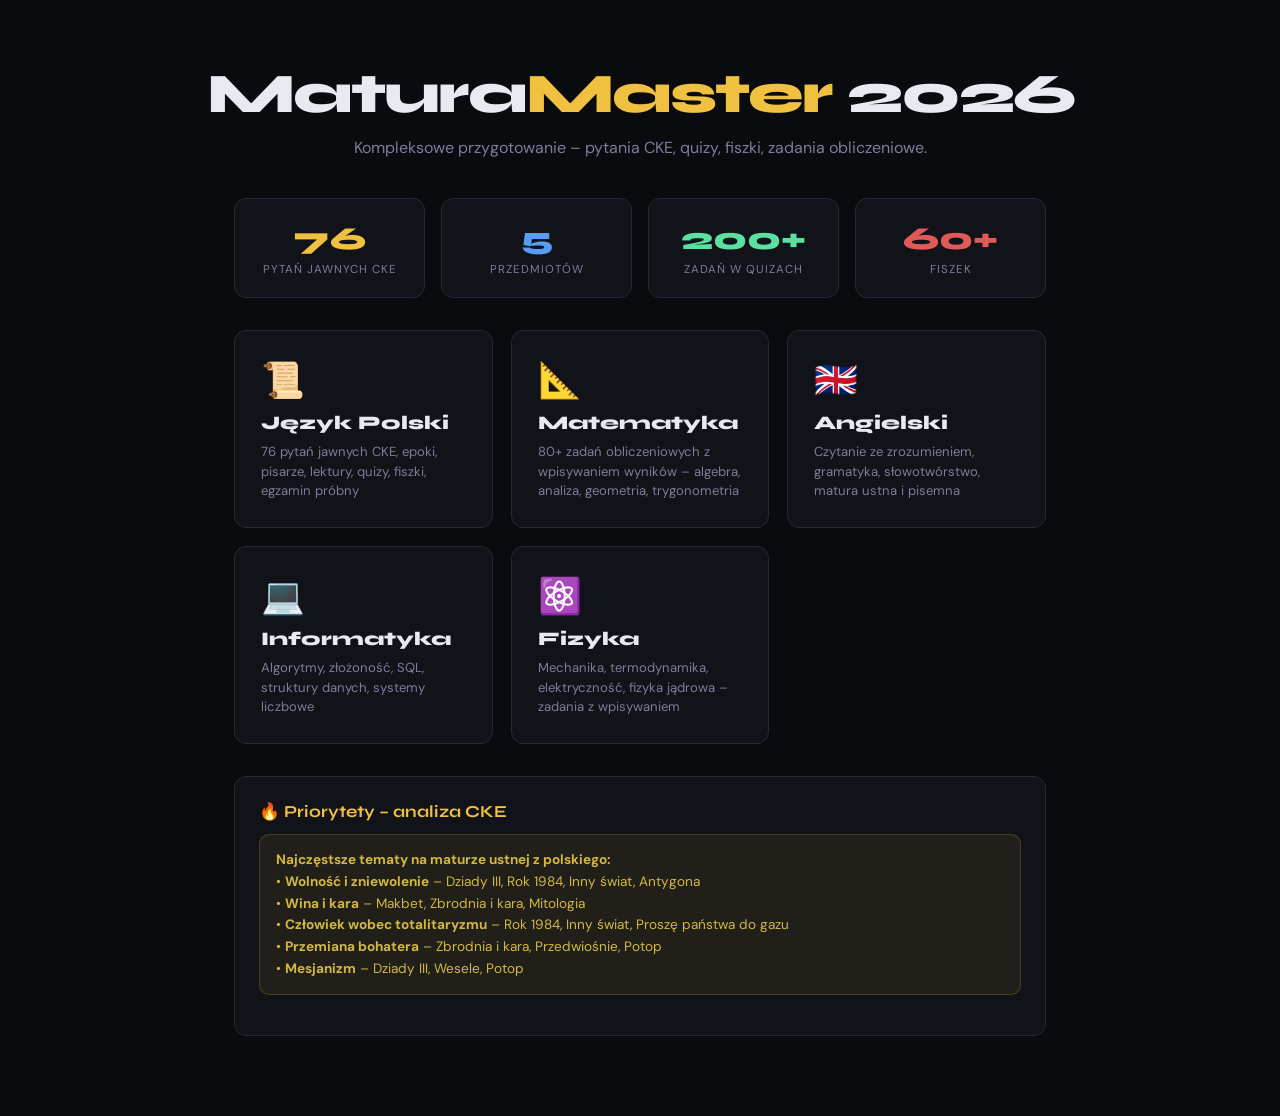
==== commit 71933442: "Pliki" ====
--- a/index.html
+++ b/index.html
@@ -4,1738 +4,69 @@
 <meta charset="UTF-8">
 <meta name="viewport" content="width=device-width, initial-scale=1.0">
 <title>MaturaMaster 2026</title>
-<link href="https://fonts.googleapis.com/css2?family=Syne:wght@400;600;700;800&family=DM+Sans:ital,wght@0,300;0,400;0,500;1,300&display=swap" rel="stylesheet">
+<link rel="stylesheet" href="shared/style.css">
 <style>
-:root {
-  --bg: #0a0b0f;
-  --surface: #111318;
-  --surface2: #1a1d26;
-  --border: #252836;
-  --accent: #f0c040;
-  --accent2: #e05a5a;
-  --accent3: #5a9cf0;
-  --accent4: #5ae0a0;
-  --text: #e8eaf2;
-  --muted: #7a7f9a;
-  --radius: 12px;
-  --font-head: 'Syne', sans-serif;
-  --font-body: 'DM Sans', sans-serif;
-}
-
-* { box-sizing: border-box; margin: 0; padding: 0; }
-
-body {
-  font-family: var(--font-body);
-  background: var(--bg);
-  color: var(--text);
-  min-height: 100vh;
-  display: flex;
-  overflow-x: hidden;
-}
-
-/* SIDEBAR */
-.sidebar {
-  width: 240px;
-  min-height: 100vh;
-  background: var(--surface);
-  border-right: 1px solid var(--border);
-  display: flex;
-  flex-direction: column;
-  position: fixed;
-  left: 0; top: 0; bottom: 0;
-  z-index: 100;
-  transition: transform .3s ease;
-}
-
-.logo {
-  padding: 24px 20px 20px;
-  border-bottom: 1px solid var(--border);
-}
-.logo h1 {
-  font-family: var(--font-head);
-  font-size: 1.4rem;
-  font-weight: 800;
-  color: var(--accent);
-  letter-spacing: -0.5px;
-}
-.logo span { color: var(--muted); font-size: .75rem; display: block; margin-top: 2px; }
-
-.nav { flex: 1; padding: 12px 0; overflow-y: auto; }
-.nav-section { padding: 8px 20px 4px; font-size: .65rem; text-transform: uppercase; letter-spacing: 1.5px; color: var(--muted); font-weight: 600; }
-
-.nav-btn {
-  display: flex; align-items: center; gap: 10px;
-  width: 100%; padding: 10px 20px;
-  background: none; border: none; cursor: pointer;
-  color: var(--muted); font-family: var(--font-body);
-  font-size: .85rem; text-align: left;
-  transition: all .2s; border-left: 3px solid transparent;
-}
-.nav-btn:hover { color: var(--text); background: var(--surface2); }
-.nav-btn.active { color: var(--accent); border-left-color: var(--accent); background: rgba(240,192,64,.07); }
-.nav-btn .icon { font-size: 1rem; width: 20px; text-align: center; }
-
-/* MAIN */
-.main {
-  margin-left: 240px;
-  flex: 1;
-  padding: 32px;
-  max-width: calc(100vw - 240px);
-}
-
-.tab { display: none; }
-.tab.active { display: block; }
-
-/* PAGE HEADER */
-.page-header {
-  margin-bottom: 32px;
-}
-.page-header h2 {
-  font-family: var(--font-head);
-  font-size: 2rem;
-  font-weight: 800;
-  letter-spacing: -1px;
-}
-.page-header p { color: var(--muted); margin-top: 6px; font-size: .9rem; }
-
-/* CARDS */
-.card {
-  background: var(--surface);
-  border: 1px solid var(--border);
-  border-radius: var(--radius);
-  padding: 24px;
-  margin-bottom: 20px;
-}
-.card h3 {
-  font-family: var(--font-head);
-  font-size: 1.05rem;
-  font-weight: 700;
-  margin-bottom: 12px;
-  color: var(--accent);
-}
-
-/* CHIPS */
-.chip {
-  display: inline-block;
-  padding: 3px 10px;
-  border-radius: 20px;
-  font-size: .72rem;
-  font-weight: 600;
-  margin-right: 6px;
-  margin-bottom: 6px;
-}
-.chip-pl { background: rgba(240,192,64,.15); color: var(--accent); }
-.chip-en { background: rgba(90,156,240,.15); color: var(--accent3); }
-.chip-mat { background: rgba(90,224,160,.15); color: var(--accent4); }
-.chip-it { background: rgba(224,90,90,.15); color: var(--accent2); }
-
-/* ACCORDION (pytania jawne) */
-.accordion-item {
-  border: 1px solid var(--border);
-  border-radius: 10px;
-  margin-bottom: 8px;
-  overflow: hidden;
-}
-.accordion-header {
-  display: flex; align-items: flex-start; gap: 12px;
-  padding: 14px 16px;
-  background: var(--surface2);
-  cursor: pointer;
-  transition: background .2s;
-}
-.accordion-header:hover { background: #1e2130; }
-.accordion-num {
-  background: var(--accent);
-  color: #000;
-  font-family: var(--font-head);
-  font-weight: 800;
-  font-size: .75rem;
-  min-width: 28px; height: 28px;
-  border-radius: 8px;
-  display: flex; align-items: center; justify-content: center;
-  flex-shrink: 0;
-  margin-top: 1px;
-}
-.accordion-num.imp { background: var(--accent2); color: #fff; }
-.accordion-q { font-size: .875rem; line-height: 1.5; flex: 1; }
-.accordion-q .book { color: var(--muted); font-size: .75rem; display: block; margin-bottom: 3px; }
-.accordion-arrow { color: var(--muted); transition: transform .2s; flex-shrink: 0; font-size: .8rem; }
-.accordion-item.open .accordion-arrow { transform: rotate(180deg); }
-.accordion-body {
-  display: none;
-  padding: 16px;
-  background: var(--bg);
-  border-top: 1px solid var(--border);
-  font-size: .87rem;
-  line-height: 1.7;
-  color: #c8ccd8;
-}
-.accordion-item.open .accordion-body { display: block; }
-
-.priority-badge {
-  display: inline-flex; align-items: center; gap: 4px;
-  font-size: .68rem; font-weight: 700;
-  padding: 2px 8px; border-radius: 20px;
-  margin-left: 8px;
-}
-.priority-high { background: rgba(224,90,90,.2); color: var(--accent2); }
-.priority-med { background: rgba(240,192,64,.2); color: var(--accent); }
-
-/* QUIZ */
-.quiz-container { max-width: 680px; }
-.quiz-question-num { color: var(--muted); font-size: .8rem; margin-bottom: 8px; }
-.quiz-question-text { font-family: var(--font-head); font-size: 1.05rem; margin-bottom: 18px; line-height: 1.5; }
-.quiz-options { display: flex; flex-direction: column; gap: 10px; margin-bottom: 24px; }
-.quiz-option {
-  padding: 12px 16px;
-  border: 1px solid var(--border);
-  border-radius: 10px;
-  cursor: pointer;
-  background: var(--surface2);
-  transition: all .2s;
-  font-size: .9rem;
-  text-align: left;
-  color: var(--text);
-  font-family: var(--font-body);
-}
-.quiz-option:hover { border-color: var(--accent); }
-.quiz-option.correct { border-color: var(--accent4); background: rgba(90,224,160,.1); color: var(--accent4); }
-.quiz-option.wrong { border-color: var(--accent2); background: rgba(224,90,90,.1); color: var(--accent2); }
-.quiz-option.disabled { pointer-events: none; }
-
-.quiz-open-input {
-  width: 100%;
-  background: var(--surface2);
-  border: 1px solid var(--border);
-  border-radius: 10px;
-  padding: 12px 16px;
-  color: var(--text);
-  font-family: var(--font-body);
-  font-size: .9rem;
-  resize: vertical;
-  min-height: 80px;
-  margin-bottom: 12px;
-}
-.quiz-open-input:focus { outline: none; border-color: var(--accent); }
-
-.btn {
-  padding: 10px 22px;
-  border: none; cursor: pointer;
-  border-radius: 8px;
-  font-family: var(--font-head);
-  font-weight: 700;
-  font-size: .85rem;
-  transition: all .2s;
-}
-.btn-primary { background: var(--accent); color: #000; }
-.btn-primary:hover { background: #ffd060; }
-.btn-secondary { background: var(--surface2); color: var(--text); border: 1px solid var(--border); }
-.btn-secondary:hover { border-color: var(--accent); }
-.btn-danger { background: var(--accent2); color: #fff; }
-
-.quiz-result {
-  text-align: center; padding: 32px;
-  background: var(--surface2);
-  border-radius: var(--radius);
-}
-.quiz-result .score {
-  font-family: var(--font-head);
-  font-size: 3.5rem;
-  font-weight: 800;
-  color: var(--accent);
-}
-.quiz-result p { color: var(--muted); margin-top: 8px; margin-bottom: 20px; }
-
-/* FLASHCARDS */
-.flashcard-container { max-width: 500px; }
-.flashcard-wrap { perspective: 1200px; height: 220px; margin-bottom: 24px; cursor: pointer; }
-.flashcard {
-  width: 100%; height: 100%;
-  position: relative;
-  transform-style: preserve-3d;
-  transition: transform .5s ease;
-  border-radius: var(--radius);
-}
-.flashcard.flipped { transform: rotateY(180deg); }
-.flashcard-front, .flashcard-back {
-  position: absolute; inset: 0;
-  backface-visibility: hidden;
-  border-radius: var(--radius);
-  display: flex; flex-direction: column;
-  align-items: center; justify-content: center;
-  padding: 24px;
-  text-align: center;
-  border: 1px solid var(--border);
-}
-.flashcard-front {
-  background: var(--surface);
-}
-.flashcard-front .label {
-  font-size: .7rem; text-transform: uppercase; letter-spacing: 1.5px;
-  color: var(--accent); margin-bottom: 12px; font-weight: 700;
-}
-.flashcard-front .term { font-family: var(--font-head); font-size: 1.2rem; font-weight: 700; }
-.flashcard-back {
-  background: #0f1420;
-  transform: rotateY(180deg);
-  border-color: var(--accent);
-}
-.flashcard-back .def { font-size: .9rem; line-height: 1.6; color: #c8ccd8; }
-
-.flashcard-nav { display: flex; align-items: center; gap: 16px; }
-.fc-counter { color: var(--muted); font-size: .85rem; }
-
-/* PROGRESS BAR */
-.progress-bar-wrap {
-  background: var(--surface2);
-  border-radius: 20px;
-  height: 8px;
-  overflow: hidden;
-  margin: 8px 0;
-}
-.progress-bar-fill {
-  height: 100%;
-  background: linear-gradient(90deg, var(--accent), #ff9f40);
-  border-radius: 20px;
-  transition: width .5s ease;
-}
-
-/* JOURNAL */
-.journal-grid { display: grid; grid-template-columns: 1fr 1fr; gap: 20px; }
-.task-item {
-  display: flex; align-items: flex-start; gap: 10px;
-  padding: 12px 16px;
-  background: var(--surface2);
-  border: 1px solid var(--border);
-  border-radius: 10px;
-  margin-bottom: 8px;
-  transition: all .2s;
-}
-.task-item.done { opacity: .5; }
-.task-item.done .task-title { text-decoration: line-through; }
-.task-title { font-size: .875rem; flex: 1; }
-.task-meta { font-size: .72rem; color: var(--muted); margin-top: 3px; }
-.task-priority { font-size: .68rem; font-weight: 700; padding: 2px 8px; border-radius: 20px; }
-.p-high { background: rgba(224,90,90,.2); color: var(--accent2); }
-.p-med { background: rgba(240,192,64,.2); color: var(--accent); }
-.p-low { background: rgba(90,224,160,.2); color: var(--accent4); }
-.task-check { width: 18px; height: 18px; accent-color: var(--accent); cursor: pointer; flex-shrink: 0; margin-top: 1px; }
-
-.form-row { display: grid; grid-template-columns: 1fr 1fr; gap: 12px; margin-bottom: 12px; }
-.form-input, .form-select, .form-textarea {
-  width: 100%;
-  background: var(--surface2);
-  border: 1px solid var(--border);
-  border-radius: 8px;
-  padding: 10px 14px;
-  color: var(--text);
-  font-family: var(--font-body);
-  font-size: .875rem;
-}
-.form-input:focus, .form-select:focus, .form-textarea:focus {
-  outline: none; border-color: var(--accent);
-}
-.form-label { font-size: .78rem; color: var(--muted); margin-bottom: 5px; display: block; }
-.form-select { appearance: none; }
-
-/* NOTES */
-.notes-area {
-  width: 100%;
-  background: var(--surface2);
-  border: 1px solid var(--border);
-  border-radius: 10px;
-  padding: 16px;
-  color: var(--text);
-  font-family: var(--font-body);
-  font-size: .9rem;
-  resize: vertical;
-  min-height: 160px;
-  line-height: 1.7;
-}
-.notes-area:focus { outline: none; border-color: var(--accent); }
-
-/* MOBILE TOGGLE */
-.menu-toggle {
-  display: none;
-  position: fixed; top: 16px; left: 16px; z-index: 200;
-  background: var(--surface); border: 1px solid var(--border);
-  border-radius: 8px; padding: 8px 12px;
-  cursor: pointer; color: var(--text); font-size: 1.2rem;
-}
-
-.search-box {
-  width: 100%;
-  background: var(--surface2);
-  border: 1px solid var(--border);
-  border-radius: 8px;
-  padding: 10px 14px;
-  color: var(--text);
-  font-family: var(--font-body);
-  font-size: .875rem;
-  margin-bottom: 16px;
-}
-.search-box:focus { outline: none; border-color: var(--accent); }
-
-.section-divider {
-  display: flex; align-items: center; gap: 12px;
-  margin: 28px 0 16px;
-}
-.section-divider span {
-  font-family: var(--font-head);
-  font-weight: 700;
-  font-size: .85rem;
-  color: var(--muted);
-  white-space: nowrap;
-}
-.section-divider::before, .section-divider::after {
-  content: ''; flex: 1; height: 1px; background: var(--border);
-}
-
-.info-box {
-  background: rgba(240,192,64,.07);
-  border: 1px solid rgba(240,192,64,.2);
-  border-radius: 10px;
-  padding: 14px 16px;
-  margin-bottom: 16px;
-  font-size: .85rem;
-  color: #d4b840;
-  line-height: 1.6;
-}
-
-.stars { color: var(--accent2); font-size: .8rem; }
-
-/* Tabs within a tab */
-.sub-tabs { display: flex; gap: 8px; margin-bottom: 24px; flex-wrap: wrap; }
-.sub-tab-btn {
-  padding: 8px 16px;
-  border-radius: 8px;
-  border: 1px solid var(--border);
-  background: var(--surface2);
-  color: var(--muted);
-  cursor: pointer;
-  font-family: var(--font-body);
-  font-size: .83rem;
-  transition: all .2s;
-}
-.sub-tab-btn.active { background: var(--accent); color: #000; border-color: var(--accent); font-weight: 700; }
-.sub-tab-content { display: none; }
-.sub-tab-content.active { display: block; }
-
-/* Feedback */
-.answer-feedback {
-  padding: 12px 16px;
-  border-radius: 8px;
-  margin-top: 12px;
-  font-size: .875rem;
-  line-height: 1.6;
-  display: none;
-}
-.answer-feedback.show { display: block; }
-.feedback-correct { background: rgba(90,224,160,.1); border: 1px solid rgba(90,224,160,.3); color: var(--accent4); }
-.feedback-info { background: rgba(90,156,240,.1); border: 1px solid rgba(90,156,240,.3); color: var(--accent3); }
-
-@media (max-width: 768px) {
-  .sidebar { transform: translateX(-100%); }
-  .sidebar.open { transform: translateX(0); }
-  .main { margin-left: 0; padding: 16px; padding-top: 60px; max-width: 100vw; }
-  .menu-toggle { display: block; }
-  .journal-grid { grid-template-columns: 1fr; }
-  .form-row { grid-template-columns: 1fr; }
-}
-
-.overlay {
-  display: none; position: fixed; inset: 0;
-  background: rgba(0,0,0,.6); z-index: 99;
-}
-.overlay.show { display: block; }
-
-/* Delete btn */
-.btn-icon {
-  background: none; border: none; cursor: pointer;
-  color: var(--muted); padding: 4px 6px; border-radius: 6px;
-  transition: all .2s; font-size: .85rem;
-}
-.btn-icon:hover { color: var(--accent2); background: rgba(224,90,90,.1); }
-
-/* stats row */
-.stats-row { display: grid; grid-template-columns: repeat(auto-fit, minmax(140px, 1fr)); gap: 16px; margin-bottom: 24px; }
-.stat-card {
-  background: var(--surface);
-  border: 1px solid var(--border);
-  border-radius: var(--radius);
-  padding: 20px;
-  text-align: center;
-}
-.stat-card .val {
-  font-family: var(--font-head);
-  font-size: 2rem; font-weight: 800;
-}
-.stat-card .lbl { font-size: .72rem; color: var(--muted); margin-top: 4px; text-transform: uppercase; letter-spacing: 1px; }
-
-.tag { display: inline-block; padding: 2px 8px; border-radius: 4px; font-size: .7rem; font-weight: 600; margin-right: 4px; }
-.tag-pl { background: rgba(240,192,64,.2); color: var(--accent); }
-.tag-en { background: rgba(90,156,240,.2); color: var(--accent3); }
-.tag-mat { background: rgba(90,224,160,.2); color: var(--accent4); }
-.tag-fiz { background: rgba(180,90,240,.2); color: #b45af0; }
-.tag-inf { background: rgba(224,90,90,.2); color: var(--accent2); }
-.tag-all { background: rgba(150,150,150,.2); color: var(--muted); }
+body { display: block; }
+.hero { text-align: center; padding: 60px 20px 40px; }
+.hero h1 { font-family: var(--font-head); font-size: clamp(2rem,6vw,3.5rem); font-weight: 800; letter-spacing: -2px; }
+.hero h1 span { color: var(--accent); }
+.hero p { color: var(--muted); margin-top: 10px; font-size: 1rem; }
+.wrap { max-width: 860px; margin: 0 auto; padding: 0 24px 60px; }
+.subject-grid { display: grid; grid-template-columns: repeat(auto-fit, minmax(240px,1fr)); gap: 18px; margin-top: 32px; }
+.subject-card { display: flex; flex-direction: column; gap: 8px; background: var(--surface); border: 1px solid var(--border); border-radius: var(--radius); padding: 26px; text-decoration: none; color: var(--text); transition: all .25s; }
+.subject-card:hover { transform: translateY(-4px); border-color: var(--c); box-shadow: 0 12px 40px rgba(0,0,0,.35); }
+.subject-card .ico { font-size: 2.2rem; }
+.subject-card .name { font-family: var(--font-head); font-size: 1.2rem; font-weight: 800; }
+.subject-card .desc { font-size: .82rem; color: var(--muted); line-height: 1.5; }
 </style>
 </head>
 <body>
-
-<button class="menu-toggle" onclick="toggleSidebar()">☰</button>
-<div class="overlay" id="overlay" onclick="closeSidebar()"></div>
-
-<nav class="sidebar" id="sidebar">
-  <div class="logo">
-    <h1>MaturaMaster</h1>
-    <span>Przygotowanie do matury 2026</span>
-  </div>
-  <div class="nav">
-    <div class="nav-section">Główne</div>
-    <button class="nav-btn active" onclick="showTab('home')" data-tab="home">
-      <span class="icon">🏠</span> Strona główna
-    </button>
-
-    <div class="nav-section">Język Polski</div>
-    <button class="nav-btn" onclick="showTab('pl-jawne')" data-tab="pl-jawne">
-      <span class="icon">📜</span> Pytania jawne CKE
-    </button>
-    <button class="nav-btn" onclick="showTab('pl-quiz')" data-tab="pl-quiz">
-      <span class="icon">📝</span> Quiz – Polski
-    </button>
-    <button class="nav-btn" onclick="showTab('pl-fiszki')" data-tab="pl-fiszki">
-      <span class="icon">🃏</span> Fiszki – Lektury
-    </button>
-    <button class="nav-btn" onclick="showTab('pl-egzamin')" data-tab="pl-egzamin">
-      <span class="icon">🎓</span> Egzamin próbny PL
-    </button>
-
-    <div class="nav-section">Inne przedmioty</div>
-    <button class="nav-btn" onclick="showTab('en')" data-tab="en">
-      <span class="icon">🇬🇧</span> Angielski
-    </button>
-    <button class="nav-btn" onclick="showTab('mat')" data-tab="mat">
-      <span class="icon">📐</span> Matematyka
-    </button>
-    <button class="nav-btn" onclick="showTab('inf')" data-tab="inf">
-      <span class="icon">💻</span> Informatyka
-    </button>
-    <button class="nav-btn" onclick="showTab('fiz')" data-tab="fiz">
-      <span class="icon">⚛️</span> Fizyka
-    </button>
-
-    <div class="nav-section">Planowanie</div>
-    <button class="nav-btn" onclick="showTab('journal')" data-tab="journal">
-      <span class="icon">📅</span> Dziennik projektu
-    </button>
-  </div>
-</nav>
-
-<main class="main">
-
-<!-- HOME -->
-<div class="tab active" id="tab-home">
-  <div class="page-header">
-    <h2>Witaj w MaturaMaster 🎓</h2>
-    <p>Kompleksowe przygotowanie do matury 2026 – pytania jawne CKE, quizy, fiszki i dziennik nauki.</p>
+<div class="hero">
+  <h1>Matura<span>Master</span> 2026</h1>
+  <p>Kompleksowe przygotowanie – pytania CKE, quizy, fiszki, zadania obliczeniowe.</p>
+</div>
+<div class="wrap">
+  <div class="stats-row">
+    <div class="stat-card"><div class="val" style="color:var(--accent)">76</div><div class="lbl">Pytań jawnych CKE</div></div>
+    <div class="stat-card"><div class="val" style="color:var(--accent3)">5</div><div class="lbl">Przedmiotów</div></div>
+    <div class="stat-card"><div class="val" style="color:var(--accent4)">200+</div><div class="lbl">Zadań w quizach</div></div>
+    <div class="stat-card"><div class="val" style="color:var(--accent2)">60+</div><div class="lbl">Fiszek</div></div>
   </div>
 
-  <div class="stats-row">
-    <div class="stat-card">
-      <div class="val" style="color:var(--accent)">76</div>
-      <div class="lbl">Pytań jawnych CKE</div>
-    </div>
-    <div class="stat-card">
-      <div class="val" style="color:var(--accent3)">5</div>
-      <div class="lbl">Przedmiotów</div>
-    </div>
-    <div class="stat-card">
-      <div class="val" style="color:var(--accent4)" id="home-tasks-done">0</div>
-      <div class="lbl">Zadań ukończonych</div>
-    </div>
-    <div class="stat-card">
-      <div class="val" style="color:var(--accent2)" id="home-tasks-all">0</div>
-      <div class="lbl">Zadań łącznie</div>
-    </div>
+  <div class="subject-grid">
+    <a href="pol/index.html" class="subject-card" style="--c:#f0c040">
+      <div class="ico">📜</div><div class="name">Język Polski</div>
+      <div class="desc">76 pytań jawnych CKE, epoki, pisarze, lektury, quizy, fiszki, egzamin próbny</div>
+    </a>
+    <a href="mat/index.html" class="subject-card" style="--c:#5ae0a0">
+      <div class="ico">📐</div><div class="name">Matematyka</div>
+      <div class="desc">80+ zadań obliczeniowych z wpisywaniem wyników – algebra, analiza, geometria, trygonometria</div>
+    </a>
+    <a href="ang/index.html" class="subject-card" style="--c:#5a9cf0">
+      <div class="ico">🇬🇧</div><div class="name">Angielski</div>
+      <div class="desc">Czytanie ze zrozumieniem, gramatyka, słowotwórstwo, matura ustna i pisemna</div>
+    </a>
+    <a href="inf/index.html" class="subject-card" style="--c:#e05a5a">
+      <div class="ico">💻</div><div class="name">Informatyka</div>
+      <div class="desc">Algorytmy, złożoność, SQL, struktury danych, systemy liczbowe</div>
+    </a>
+    <a href="fiz/index.html" class="subject-card" style="--c:#b45af0">
+      <div class="ico">⚛️</div><div class="name">Fizyka</div>
+      <div class="desc">Mechanika, termodynamika, elektryczność, fizyka jądrowa – zadania z wpisywaniem</div>
+    </a>
   </div>
 
-  <div class="card">
-    <h3>🔥 Najważniejsze tematy – analiza CKE</h3>
-    <p style="font-size:.87rem;color:var(--muted);margin-bottom:14px">Na podstawie analizy 76 pytań jawnych – tematy które pojawiają się najczęściej i są kluczowe:</p>
-
+  <div class="card" style="margin-top:32px">
+    <h3>🔥 Priorytety – analiza CKE</h3>
     <div class="info-box">
-      <strong>Priorytet WYSOKI</strong> – tematy powtarzające się w wielu lekturach:<br>
+      <strong>Najczęstsze tematy na maturze ustnej z polskiego:</strong><br>
       • <strong>Wolność i zniewolenie</strong> – Dziady III, Rok 1984, Inny świat, Antygona<br>
-      • <strong>Wina i kara / odpowiedzialność moralna</strong> – Makbet, Zbrodnia i kara, Mitologia<br>
-      • <strong>Poświęcenie i wartości wyższe</strong> – Mitologia, Zbrodnia i kara, Dżuma<br>
-      • <strong>Człowiek wobec systemu totalitarnego</strong> – Rok 1984, Inny świat, Proszę państwa do gazu<br>
-      • <strong>Przemiana bohatera</strong> – Zbrodnia i kara, Przedwiośnie, Wesele<br>
-      • <strong>Mesjanizm i postawy patriotyczne</strong> – Dziady III, Wesele, Potop
-    </div>
-
-    <p style="font-size:.87rem;color:var(--muted)">💡 Ucząc się tych tematów, będziesz przygotowany na pytania dotyczące różnych lektur – bo kontekst może być z dowolnego dzieła!</p>
-  </div>
-
-  <div class="card">
-    <h3>📚 Lektury wg liczby pytań (od największej)</h3>
-    <div style="display:grid;gap:8px">
-      <div style="display:flex;align-items:center;gap:10px">
-        <span style="font-size:.8rem;min-width:200px;color:var(--text)">Dziady cz. III (Mickiewicz)</span>
-        <div class="progress-bar-wrap" style="flex:1"><div class="progress-bar-fill" style="width:100%"></div></div>
-        <span style="color:var(--accent);font-weight:700;font-size:.8rem;min-width:20px">9</span>
-      </div>
-      <div style="display:flex;align-items:center;gap:10px">
-        <span style="font-size:.8rem;min-width:200px;color:var(--text)">Zbrodnia i kara (Dostojewski)</span>
-        <div class="progress-bar-wrap" style="flex:1"><div class="progress-bar-fill" style="width:56%"></div></div>
-        <span style="color:var(--accent);font-weight:700;font-size:.8rem;min-width:20px">5</span>
-      </div>
-      <div style="display:flex;align-items:center;gap:10px">
-        <span style="font-size:.8rem;min-width:200px;color:var(--text)">Lalka (Prus)</span>
-        <div class="progress-bar-wrap" style="flex:1"><div class="progress-bar-fill" style="width:67%"></div></div>
-        <span style="color:var(--accent);font-weight:700;font-size:.8rem;min-width:20px">6</span>
-      </div>
-      <div style="display:flex;align-items:center;gap:10px">
-        <span style="font-size:.8rem;min-width:200px;color:var(--text)">Przedwiośnie (Żeromski)</span>
-        <div class="progress-bar-wrap" style="flex:1"><div class="progress-bar-fill" style="width:67%"></div></div>
-        <span style="color:var(--accent);font-weight:700;font-size:.8rem;min-width:20px">6</span>
-      </div>
-      <div style="display:flex;align-items:center;gap:10px">
-        <span style="font-size:.8rem;min-width:200px;color:var(--text)">Makbet (Szekspir)</span>
-        <div class="progress-bar-wrap" style="flex:1"><div class="progress-bar-fill" style="width:33%"></div></div>
-        <span style="color:var(--accent);font-weight:700;font-size:.8rem;min-width:20px">3</span>
-      </div>
-      <div style="display:flex;align-items:center;gap:10px">
-        <span style="font-size:.8rem;min-width:200px;color:var(--text)">Wesele (Wyspiański)</span>
-        <div class="progress-bar-wrap" style="flex:1"><div class="progress-bar-fill" style="width:56%"></div></div>
-        <span style="color:var(--accent);font-weight:700;font-size:.8rem;min-width:20px">5</span>
-      </div>
-      <div style="display:flex;align-items:center;gap:10px">
-        <span style="font-size:.8rem;min-width:200px;color:var(--text)">Dżuma (Camus)</span>
-        <div class="progress-bar-wrap" style="flex:1"><div class="progress-bar-fill" style="width:44%"></div></div>
-        <span style="color:var(--accent);font-weight:700;font-size:.8rem;min-width:20px">4</span>
-      </div>
-      <div style="display:flex;align-items:center;gap:10px">
-        <span style="font-size:.8rem;min-width:200px;color:var(--text)">Rok 1984 (Orwell)</span>
-        <div class="progress-bar-wrap" style="flex:1"><div class="progress-bar-fill" style="width:44%"></div></div>
-        <span style="color:var(--accent);font-weight:700;font-size:.8rem;min-width:20px">4</span>
-      </div>
-    </div>
-  </div>
-
-  <div class="card">
-    <h3>⚡ Szybki start – plan nauki</h3>
-    <div style="display:grid;gap:8px;font-size:.87rem">
-      <div style="display:flex;gap:10px;align-items:flex-start;padding:8px 0;border-bottom:1px solid var(--border)">
-        <span style="color:var(--accent);font-weight:700;min-width:80px">Tydzień 1-2</span>
-        <span>Dziady cz. III, Makbet, Antygona – lektury z największą liczbą kontekstów i pytań o wolność/władzę</span>
-      </div>
-      <div style="display:flex;gap:10px;align-items:flex-start;padding:8px 0;border-bottom:1px solid var(--border)">
-        <span style="color:var(--accent);font-weight:700;min-width:80px">Tydzień 3-4</span>
-        <span>Zbrodnia i kara, Lalka – rozbudowane psychologicznie, wiele możliwych tematów</span>
-      </div>
-      <div style="display:flex;gap:10px;align-items:flex-start;padding:8px 0;border-bottom:1px solid var(--border)">
-        <span style="color:var(--accent);font-weight:700;min-width:80px">Tydzień 5-6</span>
-        <span>Rok 1984, Wesele, Przedwiośnie, Dżuma</span>
-      </div>
-      <div style="display:flex;gap:10px;align-items:flex-start;padding:8px 0">
-        <span style="color:var(--accent);font-weight:700;min-width:80px">Powtórka</span>
-        <span>Pozostałe lektury + ćwiczenie formułowania odpowiedzi (2 min mówienia!)</span>
-      </div>
+      • <strong>Wina i kara</strong> – Makbet, Zbrodnia i kara, Mitologia<br>
+      • <strong>Człowiek wobec totalitaryzmu</strong> – Rok 1984, Inny świat, Proszę państwa do gazu<br>
+      • <strong>Przemiana bohatera</strong> – Zbrodnia i kara, Przedwiośnie, Potop<br>
+      • <strong>Mesjanizm</strong> – Dziady III, Wesele, Potop
     </div>
   </div>
 </div>
-
-<!-- PL JAWNE -->
-<div class="tab" id="tab-pl-jawne">
-  <div class="page-header">
-    <h2>Pytania jawne CKE 2026–2028</h2>
-    <p>Kompletna lista 76 pytań jawnych z komunikatu CKE z 30.08.2024 r. Czerwone numery = tematy PRIORYTETOWE.</p>
-  </div>
-
-  <div class="info-box">
-    🎯 <strong>Jak się przygotować?</strong> Na maturze ustnej losuje się jedno pytanie z tej listy. Masz 15 minut na przygotowanie, a następnie 15 minut wypowiedzi. Kliknij pytanie, żeby zobaczyć wzorcową odpowiedź i wskazówki.
-  </div>
-
-  <input type="text" class="search-box" id="jawne-search" placeholder="🔍 Szukaj pytania lub lektury..." onkeyup="filterJawne()">
-
-  <div id="jawne-list">
-  <!-- Generated by JS -->
-  </div>
-</div>
-
-<!-- PL QUIZ -->
-<div class="tab" id="tab-pl-quiz">
-  <div class="page-header">
-    <h2>Quiz – Język Polski</h2>
-    <p>Sprawdź swoją wiedzę z zakresu lektur i teorii literatury.</p>
-  </div>
-  <div class="quiz-container" id="pl-quiz-container"></div>
-</div>
-
-<!-- PL FISZKI -->
-<div class="tab" id="tab-pl-fiszki">
-  <div class="page-header">
-    <h2>Fiszki – Lektury i pojęcia</h2>
-    <p>Kliknij kartę, żeby odwrócić i zobaczyć odpowiedź.</p>
-  </div>
-  <div class="flashcard-container" id="pl-fc-container">
-    <div class="flashcard-wrap" onclick="flipCard('pl')">
-      <div class="flashcard" id="pl-card">
-        <div class="flashcard-front">
-          <div class="label">TERMIN / PYTANIE</div>
-          <div class="term" id="pl-fc-front">Ładowanie...</div>
-        </div>
-        <div class="flashcard-back">
-          <div class="def" id="pl-fc-back">...</div>
-        </div>
-      </div>
-    </div>
-    <div class="flashcard-nav">
-      <button class="btn btn-secondary" onclick="prevCard('pl')">← Poprzednia</button>
-      <span class="fc-counter" id="pl-fc-counter">1 / 1</span>
-      <button class="btn btn-secondary" onclick="nextCard('pl')">Następna →</button>
-    </div>
-  </div>
-</div>
-
-<!-- PL EGZAMIN -->
-<div class="tab" id="tab-pl-egzamin">
-  <div class="page-header">
-    <h2>Egzamin próbny – Język Polski</h2>
-    <p>10 pytań różnych typów. Maksymalnie 10 punktów.</p>
-  </div>
-  <div class="quiz-container" id="pl-exam-container"></div>
-</div>
-
-<!-- ANGIELSKI -->
-<div class="tab" id="tab-en">
-  <div class="page-header">
-    <h2>Język Angielski – Matura rozszerzona</h2>
-  </div>
-  <div class="sub-tabs">
-    <button class="sub-tab-btn active" onclick="showSubTab('en','ustna')">🗣️ Matura ustna</button>
-    <button class="sub-tab-btn" onclick="showSubTab('en','pisemna')">✍️ Matura pisemna</button>
-    <button class="sub-tab-btn" onclick="showSubTab('en','quiz')">📝 Quiz</button>
-    <button class="sub-tab-btn" onclick="showSubTab('en','fiszki')">🃏 Fiszki</button>
-  </div>
-
-  <div class="sub-tab-content active" id="en-sub-ustna">
-    <div class="card">
-      <h3>🎲 Losowanie pytania do rozmowy</h3>
-      <p style="font-size:.85rem;color:var(--muted);margin-bottom:16px">Naciśnij przycisk, żeby wylosować pytanie. Po chwili kliknij "Pokaż odpowiedź wzorcową".</p>
-      <div id="en-random-q" style="font-size:1.05rem;font-family:var(--font-head);margin-bottom:16px;padding:16px;background:var(--surface2);border-radius:10px;line-height:1.5">
-        Naciśnij przycisk, żeby wylosować pytanie...
-      </div>
-      <div style="display:flex;gap:10px;flex-wrap:wrap">
-        <button class="btn btn-primary" onclick="randomEngQ()">🎲 Losuj pytanie</button>
-        <button class="btn btn-secondary" onclick="showEngAnswer()">👁️ Pokaż odpowiedź</button>
-      </div>
-      <div class="answer-feedback feedback-info" id="en-answer-box"></div>
-    </div>
-
-    <div class="card">
-      <h3>🖼️ Opis ilustracji – schemat odpowiedzi</h3>
-      <div style="font-size:.87rem;line-height:1.8;color:#c8ccd8">
-        <p><strong style="color:var(--accent)">Krok 1 – Opis ogólny (1-2 zdania):</strong><br>
-        "The photo/picture shows... In the foreground/background I can see..."</p>
-        <p style="margin-top:10px"><strong style="color:var(--accent)">Krok 2 – Szczegóły (3-4 zdania):</strong><br>
-        "There are... who appear to be... The atmosphere seems..."</p>
-        <p style="margin-top:10px"><strong style="color:var(--accent)">Krok 3 – Interpretacja (1-2 zdania):</strong><br>
-        "This picture might illustrate... It could be related to..."</p>
-        <p style="margin-top:10px"><strong style="color:var(--accent)">Krok 4 – Pytania (odpowiedź po 1-2 zdania każde):</strong><br>
-        Uważnie słuchaj i odpowiadaj bezpośrednio na pytanie egzaminatora.</p>
-      </div>
-    </div>
-
-    <div class="card">
-      <h3>💬 Przydatne zwroty – matura ustna</h3>
-      <div style="display:grid;grid-template-columns:1fr 1fr;gap:16px;font-size:.83rem">
-        <div>
-          <div style="color:var(--accent);font-weight:700;margin-bottom:6px">Wyrażanie opinii</div>
-          <div style="color:#c8ccd8;line-height:1.9">In my opinion...<br>I strongly believe that...<br>From my perspective...<br>As far as I'm concerned...<br>It seems to me that...</div>
-        </div>
-        <div>
-          <div style="color:var(--accent);font-weight:700;margin-bottom:6px">Wyrażanie zgody/niezgody</div>
-          <div style="color:#c8ccd8;line-height:1.9">I completely agree with...<br>That's a good point, however...<br>I see your point, but...<br>I beg to differ...<br>On the other hand...</div>
-        </div>
-        <div>
-          <div style="color:var(--accent);font-weight:700;margin-bottom:6px">Czas do myślenia</div>
-          <div style="color:#c8ccd8;line-height:1.9">That's an interesting question...<br>Let me think about this...<br>Well, I'd say...<br>If I'm not mistaken...</div>
-        </div>
-        <div>
-          <div style="color:var(--accent);font-weight:700;margin-bottom:6px">Podsumowanie</div>
-          <div style="color:#c8ccd8;line-height:1.9">To sum up...<br>In conclusion...<br>All things considered...<br>Taking everything into account...</div>
-        </div>
-      </div>
-    </div>
-  </div>
-
-  <div class="sub-tab-content" id="en-sub-pisemna">
-    <div class="card">
-      <h3>📄 Rozprawka „For and Against" – schemat</h3>
-      <div style="font-size:.87rem;line-height:1.9;color:#c8ccd8">
-        <p><strong style="color:var(--accent)">Wstęp:</strong> Introduce the topic without giving your opinion. Use: "Nowadays...", "There is no doubt that...", "The issue of... has become increasingly important..."</p>
-        <p style="margin-top:10px"><strong style="color:var(--accent)">Akapit 1 – ZA:</strong> "One advantage of... is that... Furthermore,... In addition to this,..."</p>
-        <p style="margin-top:10px"><strong style="color:var(--accent)">Akapit 2 – PRZECIW:</strong> "However, there are also drawbacks... On the other hand,... A major disadvantage is..."</p>
-        <p style="margin-top:10px"><strong style="color:var(--accent)">Zakończenie:</strong> "To conclude, while... has its advantages, it also... Ultimately, it depends on..."</p>
-      </div>
-    </div>
-    <div class="card">
-      <h3>✉️ List formalny – schemat</h3>
-      <div style="font-size:.87rem;line-height:1.9;color:#c8ccd8">
-        <p><strong style="color:var(--accent)">Nagłówek:</strong> Dear Sir/Madam, / Dear Mr/Ms [Name],</p>
-        <p><strong style="color:var(--accent)">Wstęp:</strong> "I am writing to... / I am writing with regard to... / I would like to..."</p>
-        <p><strong style="color:var(--accent)">Rozwinięcie:</strong> Jasne akapity, każdy z jednym punktem. Używaj "Furthermore", "Moreover", "In addition".</p>
-        <p><strong style="color:var(--accent)">Zakończenie:</strong> "I look forward to hearing from you. / I would appreciate a prompt response."</p>
-        <p><strong style="color:var(--accent)">Podpis:</strong> Yours faithfully, (Sir/Madam) / Yours sincerely, (imię)</p>
-      </div>
-    </div>
-  </div>
-
-  <div class="sub-tab-content" id="en-sub-quiz">
-    <div class="quiz-container" id="en-quiz-container"></div>
-  </div>
-
-  <div class="sub-tab-content" id="en-sub-fiszki">
-    <div class="flashcard-container">
-      <div class="flashcard-wrap" onclick="flipCard('en')">
-        <div class="flashcard" id="en-card">
-          <div class="flashcard-front">
-            <div class="label">VOCABULARY</div>
-            <div class="term" id="en-fc-front">...</div>
-          </div>
-          <div class="flashcard-back">
-            <div class="def" id="en-fc-back">...</div>
-          </div>
-        </div>
-      </div>
-      <div class="flashcard-nav">
-        <button class="btn btn-secondary" onclick="prevCard('en')">← Poprzednia</button>
-        <span class="fc-counter" id="en-fc-counter">1 / 1</span>
-        <button class="btn btn-secondary" onclick="nextCard('en')">Następna →</button>
-      </div>
-    </div>
-  </div>
-</div>
-
-<!-- MATEMATYKA -->
-<div class="tab" id="tab-mat">
-  <div class="page-header">
-    <h2>Matematyka – Matura rozszerzona</h2>
-  </div>
-  <div class="sub-tabs">
-    <button class="sub-tab-btn active" onclick="showSubTab('mat','teoria')">📚 Teoria i wzory</button>
-    <button class="sub-tab-btn" onclick="showSubTab('mat','quiz')">📝 Quiz</button>
-    <button class="sub-tab-btn" onclick="showSubTab('mat','fiszki')">🃏 Fiszki</button>
-    <button class="sub-tab-btn" onclick="showSubTab('mat','egzamin')">🎓 Egzamin</button>
-  </div>
-
-  <div class="sub-tab-content active" id="mat-sub-teoria">
-    <div class="card">
-      <h3>∑ Ciągi</h3>
-      <div style="font-size:.87rem;line-height:1.9;color:#c8ccd8;display:grid;grid-template-columns:1fr 1fr;gap:12px">
-        <div><strong style="color:var(--accent4)">Arytmetyczny:</strong><br>
-          aₙ = a₁ + (n-1)d<br>
-          Sₙ = n(a₁+aₙ)/2
-        </div>
-        <div><strong style="color:var(--accent4)">Geometryczny:</strong><br>
-          aₙ = a₁ · qⁿ⁻¹<br>
-          Sₙ = a₁(qⁿ-1)/(q-1)
-        </div>
-      </div>
-    </div>
-    <div class="card">
-      <h3>📉 Rachunek różniczkowy</h3>
-      <div style="font-size:.87rem;line-height:1.9;color:#c8ccd8">
-        <strong style="color:var(--accent4)">Kluczowe pochodne:</strong><br>
-        (xⁿ)' = n·xⁿ⁻¹ | (sin x)' = cos x | (cos x)' = -sin x | (eˣ)' = eˣ | (ln x)' = 1/x<br><br>
-        <strong style="color:var(--accent4)">Zastosowania:</strong> Wyznaczanie ekstremalnych → f'(x)=0; sprawdzenie znaku f'(x) po obu stronach. Monotoniczność: f'(x)>0 → rosnąca; f'(x)&lt;0 → malejąca.
-      </div>
-    </div>
-    <div class="card">
-      <h3>🔺 Geometria analityczna</h3>
-      <div style="font-size:.87rem;line-height:1.9;color:#c8ccd8">
-        Prosta: y = ax + b | Nachylenie: a = (y₂-y₁)/(x₂-x₁)<br>
-        Okrąg: (x-p)² + (y-q)² = r²<br>
-        Odległość punktów: d = √[(x₂-x₁)²+(y₂-y₁)²]<br>
-        Równoległość: a₁=a₂ | Prostopadłość: a₁·a₂=-1
-      </div>
-    </div>
-    <div class="card">
-      <h3>📦 Stereometria – kluczowe wzory</h3>
-      <div style="font-size:.87rem;line-height:1.9;color:#c8ccd8;display:grid;grid-template-columns:1fr 1fr;gap:12px">
-        <div><strong style="color:var(--accent4)">Graniastosłup:</strong><br>V = Pp · h<br>Pp = pole podstawy</div>
-        <div><strong style="color:var(--accent4)">Ostrosłup:</strong><br>V = (1/3) · Pp · h</div>
-        <div><strong style="color:var(--accent4)">Walec:</strong><br>V = πr²h<br>Pc = 2πrh + 2πr²</div>
-        <div><strong style="color:var(--accent4)">Kula:</strong><br>V = (4/3)πr³<br>P = 4πr²</div>
-      </div>
-    </div>
-  </div>
-
-  <div class="sub-tab-content" id="mat-sub-quiz">
-    <div class="quiz-container" id="mat-quiz-container"></div>
-  </div>
-  <div class="sub-tab-content" id="mat-sub-fiszki">
-    <div class="flashcard-container">
-      <div class="flashcard-wrap" onclick="flipCard('mat')">
-        <div class="flashcard" id="mat-card">
-          <div class="flashcard-front">
-            <div class="label">WZÓR / POJĘCIE</div>
-            <div class="term" id="mat-fc-front">...</div>
-          </div>
-          <div class="flashcard-back">
-            <div class="def" id="mat-fc-back">...</div>
-          </div>
-        </div>
-      </div>
-      <div class="flashcard-nav">
-        <button class="btn btn-secondary" onclick="prevCard('mat')">← Poprzednia</button>
-        <span class="fc-counter" id="mat-fc-counter">1 / 1</span>
-        <button class="btn btn-secondary" onclick="nextCard('mat')">Następna →</button>
-      </div>
-    </div>
-  </div>
-  <div class="sub-tab-content" id="mat-sub-egzamin">
-    <div class="quiz-container" id="mat-exam-container"></div>
-  </div>
-</div>
-
-<!-- INFORMATYKA -->
-<div class="tab" id="tab-inf">
-  <div class="page-header">
-    <h2>Informatyka – Matura rozszerzona</h2>
-  </div>
-  <div class="sub-tabs">
-    <button class="sub-tab-btn active" onclick="showSubTab('inf','teoria')">📚 Teoria</button>
-    <button class="sub-tab-btn" onclick="showSubTab('inf','quiz')">📝 Quiz</button>
-    <button class="sub-tab-btn" onclick="showSubTab('inf','fiszki')">🃏 Fiszki</button>
-  </div>
-  <div class="sub-tab-content active" id="inf-sub-teoria">
-    <div class="card">
-      <h3>⚙️ Złożoność obliczeniowa</h3>
-      <div style="font-size:.87rem;line-height:1.9;color:#c8ccd8">
-        <strong style="color:var(--accent2)">O(1)</strong> – stała (dostęp do elementu tablicy)<br>
-        <strong style="color:var(--accent2)">O(log n)</strong> – logarytmiczna (wyszukiwanie binarne)<br>
-        <strong style="color:var(--accent2)">O(n)</strong> – liniowa (przeszukiwanie liniowe)<br>
-        <strong style="color:var(--accent2)">O(n log n)</strong> – sortowanie przez scalanie (merge sort), quicksort śr.<br>
-        <strong style="color:var(--accent2)">O(n²)</strong> – sortowanie bąbelkowe, przez wstawianie, wybieranie<br>
-        <strong style="color:var(--accent2)">O(2ⁿ)</strong> – wykładnicza (generowanie podzbiorów)
-      </div>
-    </div>
-    <div class="card">
-      <h3>🔢 Algorytmy sortowania</h3>
-      <div style="font-size:.87rem;line-height:1.9;color:#c8ccd8">
-        <strong style="color:var(--accent2)">Bubble sort:</strong> Porównuj sąsiednie elementy, zamieniaj jeśli w złej kolejności. O(n²).<br>
-        <strong style="color:var(--accent2)">Merge sort:</strong> Dziel na połowy, sortuj rekurencyjnie, scalaj. O(n log n). Stabilny.<br>
-        <strong style="color:var(--accent2)">Quick sort:</strong> Wybierz pivot, podziel, sortuj podtablice. Śr. O(n log n), najgorszy O(n²).<br>
-        <strong style="color:var(--accent2)">Insertion sort:</strong> Wstawiaj elementy na właściwą pozycję. O(n²), dobry dla małych n.
-      </div>
-    </div>
-    <div class="card">
-      <h3>🗄️ Podstawy SQL</h3>
-      <div style="font-size:.87rem;font-family:monospace;line-height:2;color:#c8ccd8">
-        <span style="color:var(--accent2)">SELECT</span> kolumna <span style="color:var(--accent2)">FROM</span> tabela <span style="color:var(--accent2)">WHERE</span> warunek;<br>
-        <span style="color:var(--accent2)">SELECT</span> * <span style="color:var(--accent2)">FROM</span> t <span style="color:var(--accent2)">ORDER BY</span> kolumna <span style="color:var(--accent2)">DESC</span>;<br>
-        <span style="color:var(--accent2)">SELECT</span> k, <span style="color:var(--accent2)">COUNT</span>(*) <span style="color:var(--accent2)">FROM</span> t <span style="color:var(--accent2)">GROUP BY</span> k;<br>
-        <span style="color:var(--accent2)">SELECT</span> a.*, b.* <span style="color:var(--accent2)">FROM</span> a <span style="color:var(--accent2)">JOIN</span> b <span style="color:var(--accent2)">ON</span> a.id=b.aid;
-      </div>
-    </div>
-  </div>
-  <div class="sub-tab-content" id="inf-sub-quiz">
-    <div class="quiz-container" id="inf-quiz-container"></div>
-  </div>
-  <div class="sub-tab-content" id="inf-sub-fiszki">
-    <div class="flashcard-container">
-      <div class="flashcard-wrap" onclick="flipCard('inf')">
-        <div class="flashcard" id="inf-card">
-          <div class="flashcard-front"><div class="label">POJĘCIE</div><div class="term" id="inf-fc-front">...</div></div>
-          <div class="flashcard-back"><div class="def" id="inf-fc-back">...</div></div>
-        </div>
-      </div>
-      <div class="flashcard-nav">
-        <button class="btn btn-secondary" onclick="prevCard('inf')">← Poprzednia</button>
-        <span class="fc-counter" id="inf-fc-counter">1 / 1</span>
-        <button class="btn btn-secondary" onclick="nextCard('inf')">Następna →</button>
-      </div>
-    </div>
-  </div>
-</div>
-
-<!-- FIZYKA -->
-<div class="tab" id="tab-fiz">
-  <div class="page-header">
-    <h2>Fizyka – Matura rozszerzona</h2>
-  </div>
-  <div class="sub-tabs">
-    <button class="sub-tab-btn active" onclick="showSubTab('fiz','teoria')">📚 Wzory i prawa</button>
-    <button class="sub-tab-btn" onclick="showSubTab('fiz','quiz')">📝 Quiz</button>
-    <button class="sub-tab-btn" onclick="showSubTab('fiz','fiszki')">🃏 Fiszki</button>
-  </div>
-  <div class="sub-tab-content active" id="fiz-sub-teoria">
-    <div class="card">
-      <h3>⚡ Mechanika</h3>
-      <div style="font-size:.87rem;line-height:1.9;color:#c8ccd8">
-        F = ma | p = mv | E_k = ½mv² | E_p = mgh<br>
-        Zasada zachowania energii: E_k + E_p = const (bez oporów)<br>
-        Zasada zachowania pędu: p₁ + p₂ = p₁' + p₂'<br>
-        Ruch jednostajny: s = vt | Ruch jednostajnie przyspieszony: s = v₀t + ½at²
-      </div>
-    </div>
-    <div class="card">
-      <h3>🌡️ Termodynamika</h3>
-      <div style="font-size:.87rem;line-height:1.9;color:#c8ccd8">
-        I zasada: ΔU = Q - W<br>
-        Gaz doskonały: pV = nRT<br>
-        Przemiany: izotermiczna (T=const), izochoryczna (V=const), izobaryczna (p=const)<br>
-        Sprawność silnika: η = W/Q₁ = 1 - T₂/T₁
-      </div>
-    </div>
-    <div class="card">
-      <h3>🔌 Elektryczność</h3>
-      <div style="font-size:.87rem;line-height:1.9;color:#c8ccd8">
-        Prawo Ohma: U = I·R<br>
-        Moc: P = UI = I²R = U²/R<br>
-        Szeregowo: R = R₁+R₂+... | Równolegle: 1/R = 1/R₁+1/R₂+...<br>
-        Siła na ładunek: F = qE | Pole kuliste: E = kq/r²
-      </div>
-    </div>
-    <div class="card">
-      <h3>☢️ Fizyka jądrowa</h3>
-      <div style="font-size:.87rem;line-height:1.9;color:#c8ccd8">
-        Prawo rozpadu: N(t) = N₀ · (½)^(t/T½)<br>
-        Energia: E = mc² (defekt masy)<br>
-        Rozpad α: ²₁X → ²⁻⁴_Z₋₂Y + ⁴₂He<br>
-        Rozpad β⁻: neutron → proton + elektron + antyneutrino
-      </div>
-    </div>
-  </div>
-  <div class="sub-tab-content" id="fiz-sub-quiz">
-    <div class="quiz-container" id="fiz-quiz-container"></div>
-  </div>
-  <div class="sub-tab-content" id="fiz-sub-fiszki">
-    <div class="flashcard-container">
-      <div class="flashcard-wrap" onclick="flipCard('fiz')">
-        <div class="flashcard" id="fiz-card">
-          <div class="flashcard-front"><div class="label">PRAWO / WZÓR</div><div class="term" id="fiz-fc-front">...</div></div>
-          <div class="flashcard-back"><div class="def" id="fiz-fc-back">...</div></div>
-        </div>
-      </div>
-      <div class="flashcard-nav">
-        <button class="btn btn-secondary" onclick="prevCard('fiz')">← Poprzednia</button>
-        <span class="fc-counter" id="fiz-fc-counter">1 / 1</span>
-        <button class="btn btn-secondary" onclick="nextCard('fiz')">Następna →</button>
-      </div>
-    </div>
-  </div>
-</div>
-
-<!-- JOURNAL -->
-<div class="tab" id="tab-journal">
-  <div class="page-header">
-    <h2>📅 Dziennik projektu maturalnego</h2>
-    <p>Planuj naukę, śledź postępy. Dane zapisywane w localStorage.</p>
-  </div>
-
-  <div class="card">
-    <div style="display:flex;justify-content:space-between;align-items:center;margin-bottom:12px">
-      <h3 style="margin:0">Postęp ogólny</h3>
-      <span id="journal-pct" style="font-family:var(--font-head);font-weight:800;font-size:1.2rem;color:var(--accent)">0%</span>
-    </div>
-    <div class="progress-bar-wrap"><div class="progress-bar-fill" id="journal-bar" style="width:0%"></div></div>
-    <p id="journal-stats" style="font-size:.8rem;color:var(--muted);margin-top:8px">0 z 0 zadań ukończonych</p>
-  </div>
-
-  <div class="journal-grid">
-    <div>
-      <div class="card">
-        <h3>➕ Dodaj zadanie</h3>
-        <div style="margin-bottom:10px">
-          <label class="form-label">Opis zadania</label>
-          <input type="text" class="form-input" id="j-desc" placeholder="np. Przerobić Dziady III">
-        </div>
-        <div class="form-row">
-          <div>
-            <label class="form-label">Przedmiot</label>
-            <select class="form-select" id="j-sub">
-              <option value="Polski">🇵🇱 Polski</option>
-              <option value="Angielski">🇬🇧 Angielski</option>
-              <option value="Matematyka">📐 Matematyka</option>
-              <option value="Informatyka">💻 Informatyka</option>
-              <option value="Fizyka">⚛️ Fizyka</option>
-              <option value="Ogólne">📌 Ogólne</option>
-            </select>
-          </div>
-          <div>
-            <label class="form-label">Priorytet</label>
-            <select class="form-select" id="j-pri">
-              <option value="wysoki">🔴 Wysoki</option>
-              <option value="sredni">🟡 Średni</option>
-              <option value="niski">🟢 Niski</option>
-            </select>
-          </div>
-        </div>
-        <div style="margin-bottom:12px">
-          <label class="form-label">Data</label>
-          <input type="date" class="form-input" id="j-date">
-        </div>
-        <button class="btn btn-primary" onclick="addTask()">Dodaj zadanie</button>
-      </div>
-
-      <div class="card">
-        <h3>📝 Notatki</h3>
-        <textarea class="notes-area" id="j-notes" placeholder="Tu możesz pisać notatki... Zapisują się automatycznie." oninput="saveNotes()"></textarea>
-      </div>
-    </div>
-
-    <div>
-      <div class="card">
-        <h3>📋 Lista zadań</h3>
-        <div id="task-list">
-          <p style="color:var(--muted);font-size:.85rem">Brak zadań. Dodaj pierwsze!</p>
-        </div>
-      </div>
-    </div>
-  </div>
-</div>
-
-</main>
-
-<script>
-// ================ DATA ================
-
-const jawneData = [
-  // Biblia
-  { num:1, book:"Biblia (Księga Hioba)", q:"Motyw cierpienia niezawinionego. Omów zagadnienie na podstawie znanych Ci fragmentów Księgi Hioba. W swojej odpowiedzi uwzględnij również wybrany kontekst.", priority:"high",
-    ans:"Hiob jest biblijnym wzorcem człowieka doświadczonego cierpieniem bez winy. Bóg pozwala szatanowi wypróbować jego wiarę – Hiob traci majątek, dzieci i zdrowie. Cierpienie niezawinione jest jednym z najtrudniejszych problemów filozofii i teologii (theodiceum). Hiob nie przyjmuje obłudnych argumentów przyjaciół (że cierpi za grzechy), lecz odwołuje się wprost do Boga. Kontekstem może być postać Chrystusa (cierpienie niewiniętego Syna Bożego), Camus w 'Dżumie' (absurd cierpienia dzieci), czy Job w literaturze nowoczesnej. W odpowiedzi maturalnej warto wskazać: 1) postawę Hioba wobec cierpienia, 2) pytanie o Bożą sprawiedliwość, 3) wybrany kontekst kulturowy lub literacki."},
-  { num:2, book:"Biblia (Księga Koheleta)", q:"Człowiek wobec niestałości świata. Omów zagadnienie na podstawie znanych Ci fragmentów Księgi Koheleta. W swojej odpowiedzi uwzględnij również wybrany kontekst.", priority:"med",
-    ans:"Kohelet (Eklezjastes) to filozoficzna księga o przemijaniu: 'Vanitas vanitatum et omnia vanitas' – wszystko jest marnością. Świat jest niestały, ludzkie osiągnięcia przemijają, a czas jest kołem. Autor radzi cieszyć się chwilą (carpe diem). Kontekstem może być horacjańskie 'carpe diem', Kochanowskie treny o przemijaniu, lub współczesna refleksja egzystencjalna. Kluczowe motywy: vanitas, czas jako koło, bezużyteczność bogactwa i mądrości wobec śmierci."},
-  { num:3, book:"Biblia (Apokalipsa św. Jana)", q:"Wizja końca świata. Omów zagadnienie na podstawie znanych Ci fragmentów Apokalipsy św. Jana. W swojej odpowiedzi uwzględnij również wybrany kontekst.", priority:"med",
-    ans:"Apokalipsa to tekst pełen symboliki: czterej jeźdźcy, bestia 666, Nowe Jeruzalem. Wizja końca świata ma wymiar eschatologiczny – Bóg zwycięża zło, następuje sąd ostateczny i nagroda dla sprawiedliwych. Kontekstem może być 'Rok 1984' Orwella (dystopijny koniec cywilizacji), malarstwo Dürera (Czterej jeźdźcy), lub 'Wesele' Wyspiańskiego (wizyjność). Warto omówić symbolikę i wpływ Apokalipsy na kulturę."},
-  // Parandowski
-  { num:4, book:"Jan Parandowski, Mitologia (cz. I Grecja)", q:"Poświęcenie się w imię wyższych wartości. Omów zagadnienie na podstawie Mitologii (cz. I Grecja) Jana Parandowskiego. W swojej odpowiedzi uwzględnij również wybrany kontekst.", priority:"med",
-    ans:"Mitologia grecka pełna jest bohaterów poświęcających się dla wyższych wartości: Prometeusz oddaje ogień ludzkości i znosi wieczną karę; Achilles świadomie wybiera krótkie lecz chwalebne życie; Orfeusz schodzi do Hadesu dla miłości. Poświęcenie łączy się z heroizmem, lojalnością i miłością. Kontekstem mogą być Dziady III (Konrad, Ksiądz Piotr), Makbet (kontrast – bohater porzuca wartości dla władzy), lub współczesne przykłady poświęcenia."},
-  { num:5, book:"Jan Parandowski, Mitologia (cz. I Grecja)", q:"Problematyka winy i kary. Omów zagadnienie na podstawie Mitologii (cz. I Grecja) Jana Parandowskiego. W swojej odpowiedzi uwzględnij również wybrany kontekst.", priority:"high",
-    ans:"W mitologii greckiej wina i kara są nierozłączne – hybris (pycha) zawsze spotyka się z nemezis (karą boską). Syzyf za oszustwo bogów toczy głaz wiecznie; Tantalos za pycha i okrucieństwo cierpi wieczny głód i pragnienie; Edyp nieświadomie łamie boskie prawa i zostaje ukarany. Bogowie strzegą porządku kosmicznego (dike). Kontekstem jest Makbet (wina moralna i kara), Zbrodnia i kara Dostojewskiego, Antygona. Kluczowe pojęcia: hybris, nemezis, fatum, dike."},
-  { num:6, book:"Jan Parandowski, Mitologia (cz. I Grecja)", q:"Miłość silniejsza niż śmierć. Omów zagadnienie na podstawie Mitologii (cz. I Grecja) Jana Parandowskiego. W swojej odpowiedzi uwzględnij również wybrany kontekst.", priority:"med",
-    ans:"Mit o Orfeuszu i Eurydyce jest najpiękniejszym przykładem miłości silniejszej niż śmierć – Orfeusz schodzi do Hadesu, by odzyskać ukochaną. Pyramos i Tyzbe, Hero i Leander – miłość pokonuje granice świata żywych. Jednak mit uczy też, że nadmierna miłość (nieufność Orfeusza) prowadzi do tragicznego końca. Kontekstem jest 'Lalka' Prusa (miłość jako siła destrukcyjna), Romeo i Julia, lub współczesna literatura romantyczna."},
-  // Homer
-  { num:7, book:"Homer, Iliada (fragmenty)", q:"Heroizm jako postawa człowieka w zmaganiu się z losem. Omów zagadnienie na podstawie znanych Ci fragmentów Iliady Homera. W swojej odpowiedzi uwzględnij również wybrany kontekst.", priority:"high",
-    ans:"Achilles jest archetypem herosa – wybiera krótkie lecz chwalebne życie zamiast długiego i anonimowego. Hektor walczy dla Troi, rodziny i honoru, wiedząc o nieuchronności śmierci. Heroizm homerowy to połączenie odwagi, dumy (arete) i lojalności. Los (fatum) jest nieodwracalny, lecz bohater może decydować o sposobie jego przyjęcia. Kontekstem jest Antygona (heroizm wobec władzy), Potop Sienkiewicza (Kmicic), lub Dziady III (Konrad jako romantyczny bohater). Warto wskazać różnicę między heroizmem antycznym a romantycznym."},
-  // Sofokles
-  { num:8, book:"Sofokles, Antygona", q:"Prawa boskie a prawa ludzkie. Omów zagadnienie na podstawie Antygony Sofoklesa. W swojej odpowiedzi uwzględnij również wybrany kontekst.", priority:"high",
-    ans:"Konflikt Antygony i Kreona to spór między prawem boskim (pochowanie brata) a prawem ludzkim (edykt Kreona). Antygona reprezentuje wieczny porządek moralny (physis), Kreon – rozum polityczny (nomos). Sofokles nie rozstrzyga jednoznacznie – oboje płacą cenę za swoją rację. Ten konflikt jest ponadczasowy: sumienie kontra prawo stanowione, jednostka kontra państwo. Kontekstem jest Rok 1984 (prawo totalitarne vs. ludzka godność), Biblia (prawa Boże vs. cesarskie), lub współczesne dylematy bioetyczne."},
-  { num:9, book:"Sofokles, Antygona", q:"Człowiek wobec przeznaczenia. Omów zagadnienie na podstawie Antygony Sofoklesa. W swojej odpowiedzi uwzględnij również wybrany kontekst.", priority:"med",
-    ans:"W tragedii greckiej fatum jest nieodwracalne – los rodu Edypa jest przeklęty. Antygona świadomie wybiera śmierć, wypełniając swoje przeznaczenie. Tragizm polega na tym, że każdy wybór prowadzi do klęski. Człowiek może jednak decydować, jak stawia czoła losowi – z godnością lub bez niej. Kontekstem jest Makbet (człowiek szuka własnego losu i ponosi klęskę), Dziady III, lub filozofia stoicka (amor fati)."},
-  // Lament
-  { num:10, book:"Lament świętokrzyski (fragmenty)", q:"Motyw cierpiącej matki. Omów zagadnienie na podstawie znanych Ci fragmentów Lamentu świętokrzyskiego. W swojej odpowiedzi uwzględnij również wybrany kontekst.", priority:"med",
-    ans:"Lament świętokrzyski to średniowieczna plankt (płacz) Marii pod krzyżem. Maryja współcierpi z Synem – to motyw compassio (współcierpienia). Utwór humanizuje postać Matki Boskiej – jest nie tylko Królową, ale przede wszystkim matką. Motyw cierpiącej matki pojawia się w kulturze powszechnej: Niobe z mitologii, Hekuba z Iliady, współczesne matki ofiarne. Kontekstem może być Skąpiec Moliera (relacje rodzinne) lub Zbrodnia i kara (matka Raskolnikowa)."},
-  // Rozmowa Mistrza
-  { num:11, book:"Rozmowa Mistrza Polikarpa ze Śmiercią (fragmenty)", q:"Motyw tańca śmierci. Omów zagadnienie na podstawie znanych Ci fragmentów Rozmowy Mistrza Polikarpa ze Śmiercią. W swojej odpowiedzi uwzględnij również wybrany kontekst.", priority:"low",
-    ans:"Danse macabre (taniec śmierci) to średniowieczny motyw – Śmierć zabiera wszystkich bez względu na stan, bogactwo i władzę. W Rozmowie Mistrza Polikarpa Śmierć jest opisana jako rozkładające się ciało – naturalistyczny opis podkreśla równość wobec śmierci. Motyw egalitaryzmu śmierci jest krytyką średniowiecznego hierarchicznego społeczeństwa. Kontekstem jest Wesele (chocholi taniec jako taniec śmierci narodu), współczesna kultura pop (Halloween), lub filozofia egzystencjalna."},
-  // Pieśń o Rolandzie
-  { num:12, book:"Pieśń o Rolandzie (fragmenty)", q:"Średniowieczny wzorzec rycerza. Omów zagadnienie na podstawie znanych Ci fragmentów Pieśni o Rolandzie. W swojej odpowiedzi uwzględnij również wybrany kontekst.", priority:"med",
-    ans:"Roland uosabia ideał rycerza feudalnego: lojalność wobec seniora (Karola Wielkiego), odwaga w walce, wiara chrześcijańska, honor. Odmawia wzywania pomocy z dumy – to tragiczna wada (hubris). Wzorzec rycerski łączy etykę feudalną z etyką chrześcijańską (miles christianus). Kontekstem jest Potop Sienkiewicza (Kmicic jako rycerz), Makbet (upadek ideałów rycerskich), lub współczesne kodeksy honorowe (sport, wojsko)."},
-  // Makbet
-  { num:13, book:"William Szekspir, Makbet", q:"Moralna odpowiedzialność za czyny. Omów zagadnienie na podstawie Makbeta Williama Szekspira. W swojej odpowiedzi uwzględnij również wybrany kontekst.", priority:"high",
-    ans:"Makbet ponosi pełną moralną odpowiedzialność za swoje czyny – mimo że przepowiednie wiedźm i namowy Lady Makbet go inspirują, wyboru dokonuje sam. Szekspir pokazuje mechanizm moralnej degradacji: jedno przestępstwo pociąga następne. Wyrzuty sumienia (wizja sztyletu, duch Banka) są karą wewnętrzną, zanim nadejdzie zewnętrzna. Odpowiedzialność moralna jest tematem filozofii od Arystotelesa po Kanta. Kontekstem jest Zbrodnia i kara (Raskolnikow), Hiob (cierpienie bez winy – kontrast), lub prawo karne."},
-  { num:14, book:"William Szekspir, Makbet", q:"Czy człowiek decyduje o własnym losie? Omów zagadnienie na podstawie Makbeta Williama Szekspira. W swojej odpowiedzi uwzględnij również wybrany kontekst.", priority:"high",
-    ans:"Makbet ilustruje napięcie między fatum a wolną wolą. Wiedźmy przepowiadają, ale nie nakazują. Makbet sam decyduje się na zabójstwo – przepowiednia jest jedynie wyzwalaczem jego ukrytych ambicji. Szekspir sugeruje, że los można kształtować, ale charakter jest przeznaczeniem. Kontrastem jest Antygona (fatum dominuje). Kontekstem filozoficznym jest determinizm vs. woluntaryzm. Warto wskazać moment decyzji Makbeta jako kluczowy dla odpowiedzi na pytanie."},
-  { num:15, book:"William Szekspir, Makbet", q:"Jaki wpływ na człowieka ma sprawowanie przez niego władzy? Omów zagadnienie na podstawie Makbeta Williama Szekspira. W swojej odpowiedzi uwzględnij również wybrany kontekst.", priority:"high",
-    ans:"Władza w Makbecie jest siłą korumpującą – bohater z dzielnego generała staje się tyranem. 'Władza deprawuje, władza absolutna deprawuje absolutnie' (Lord Acton). Makbet traci człowieczeństwo, przyjaźń, miłość żony i spokój sumienia. Lady Makbet popada w obłęd. Kontekstem jest Rok 1984 (mechanizmy władzy totalitarnej), Dziady III (carski aparat ucisku), lub historia (Stalin, Hitler). Warto omówić: ambicję, strach jako narzędzia władzy, izolację tyrana."},
-  // Skąpiec
-  { num:16, book:"Molier, Skąpiec", q:"Czy dobra materialne czynią człowieka szczęśliwym? Omów zagadnienie na podstawie Skąpca Moliera. W swojej odpowiedzi uwzględnij również wybrany kontekst.", priority:"med",
-    ans:"Harpagon, skąpiec Moliera, jest przykładem człowieka, dla którego pieniądze stały się obsesją niszczącą wszystkie relacje. Jego jedyne szczęście to posiadanie szkatuły ze złotem. Kiedy ją traci, jest zdolny do wszystkiego. Molier przez satyrę pokazuje, że dobra materialne bez miłości, przyjaźni i rodziny nie dają szczęścia. Kontekstem jest Lalka (Wokulski poświęca fortunę dla miłości), filozofia epikurejska (prawdziwe szczęście to ataraksja), lub współczesny konsumpcjonizm."},
-  { num:17, book:"Molier, Skąpiec", q:"Przyczyny nieporozumień między rodzicami a dziećmi. Omów zagadnienie na podstawie Skąpca Moliera. W swojej odpowiedzi uwzględnij również wybrany kontekst.", priority:"low",
-    ans:"Harpagon kontroluje życie dzieci (Kleant, Eliza), dyktując im wybory małżeńskie dla własnych interesów finansowych. Konflikt pokoleń wynika tu z różnych systemów wartości: ojciec ceni pieniądze, dzieci – miłość i wolność. Molier satyryzuje patriarchalną władzę ojca. Kontekstem jest Tango Mrożka (konflikt pokoleń o wartości), Wesele (różne wartości inteligencji i chłopów), lub psychologia rodzinna."},
-  // Krasicki
-  { num:18, book:"Ignacy Krasicki, wybrana satyra", q:"Wady ludzkie w krzywym zwierciadle satyry. Omów zagadnienie na podstawie znanej Ci satyry Ignacego Krasickiego. W swojej odpowiedzi uwzględnij również wybrany kontekst.", priority:"med",
-    ans:"Krasicki w satyrach (np. 'Żona modna', 'Pijaństwo', 'Do króla') śmieje się z wad polskiej szlachty: pijaństwo, rozrzutność, moda zamiast patriotyzmu, korupcja. Satyra jest narzędziem krytyki społecznej – 'śmiech jest lekarstwem' (Horacy: 'ridentem dicere verum'). Oświecenie posługuje się rozumem, by naprawić obyczaje. Kontekstem jest Wesele (krytyka inteligencji i szlachty), lub współczesna satyra polityczna (kabaret)."},
-  // Mickiewicz ballady
-  { num:19, book:"Adam Mickiewicz, Romantyczność oraz wybrane ballady", q:"Świat ducha a świat rozumu. Omów zagadnienie na podstawie Romantyczności Adama Mickiewicza. W swojej odpowiedzi uwzględnij również wybrany kontekst.", priority:"high",
-    ans:"'Romantyczność' to manifest romantyzmu polskiego. Staruszek Starzec (Śniadecki) reprezentuje oświeceniowy rozum, Karusia – romantyczne czucie i wiarę. Mickiewicz staje po stronie Karusi: 'Czucie i wiara silniej mówi do mnie / Niż mędrca szkiełko i oko'. Romantyzm przeciwstawia intuicję, uczucie i wiarę – racjonalizmowi oświecenia. Kontekstem jest Dziady (świat duchów), Ferdydurke (sprzeciw wobec narzuconych schematów rozumu), lub filozofia Kanta (rzeczy same w sobie)."},
-  { num:20, book:"Adam Mickiewicz, Romantyczność oraz wybrane ballady", q:"Na czym polega ludowa sprawiedliwość? Omów zagadnienie na podstawie znanych Ci ballad Adama Mickiewicza. W swojej odpowiedzi uwzględnij również wybrany kontekst.", priority:"med",
-    ans:"W balladach Mickiewicza (np. 'Lilie', 'Świtezianka', 'Świteź') ludowa sprawiedliwość objawia się przez ingerencję sił nadprzyrodzonych. Zbrodnia zawsze spotyka się z karą – duchy ofiar mszczą się na winowajcach. Moralna sprawiedliwość ma charakter ponadludzki, wynika z odwiecznego porządku. Lud jest depozytariuszem prawdziwej mądrości moralnej. Kontekstem jest Wesele (głos ludu), Mitologia (nemezis), lub prawo naturalne w filozofii."},
-  // Dziady III – 9 pytań (KLUCZOWE)
-  { num:21, book:"Adam Mickiewicz, Dziady część III", q:"Losy młodzieży polskiej pod zaborami. Omów zagadnienie na podstawie Dziadów części III Adama Mickiewicza. W swojej odpowiedzi uwzględnij również wybrany kontekst.", priority:"high",
-    ans:"Dziady III (1823) pokazują represje rosyjskie wobec polskiej młodzieży po powstaniu dekabrystów. Konrad, Rollison, Żegota i inni więźniowie to symboliczne pokolenie, które składa ofiarę z wolności dla ojczyzny. Scena Prologu, Widzenie ks. Piotra i wielka improwizacja ukazują dramat osobisty i narodowy. Kontekstem może być Inny Świat Herlinga (więzienie sowieckie), Rok 1984 (system totalitarny), lub historia zaborów."},
-  { num:22, book:"Adam Mickiewicz, Dziady część III", q:"Mesjanizm jako romantyczna idea poświęcenia. Omów zagadnienie na podstawie Dziadów części III Adama Mickiewicza. W swojej odpowiedzi uwzględnij również wybrany kontekst.", priority:"high",
-    ans:"Mesjanizm w Dziadach III to idea, że Polska jest 'Chrystusem narodów' – cierpi niewinnie, by przez swoje męczeństwo odkupić Europę i wyzwolić ją od tyranii. Widzenie ks. Piotra przedstawia alegorię Polski jako ukrzyżowanego Chrystusa. Konrad dąży do mesjanistycznej roli solo dla narodu (Wielka Improwizacja). Mesjanizm łączy religię z patriotyzmem romantycznym. Kontekstem jest Biblia (ofiara Chrystusa), lub krytyka mesjanizmu (Słowacki, Norwid)."},
-  { num:23, book:"Adam Mickiewicz, Dziady część III", q:"Postawy społeczeństwa polskiego wobec zaborcy. Omów zagadnienie na podstawie Dziadów części III Adama Mickiewicza. W swojej odpowiedzi uwzględnij również wybrany kontekst.", priority:"high",
-    ans:"Salon Warszawski w Dziadach III pokazuje zróżnicowane postawy wobec zaborcy: konformiści balują przy więzieniu pełnym patriotów, kolaboranci schlebiają Rosjanom, nieliczni zachowują godność. Mickiewicz ostro krytykuje klasę wyższą gotową poświęcić wartości dla wygody. Kontrast: cierpiący więźniowie vs. bawiący się arystokraci. Kontekstem jest Wesele (krytyka inteligencji), Przedwiośnie (postawy wobec niepodległości), lub historia II wojny."},
-  { num:24, book:"Adam Mickiewicz, Dziady część III", q:"Różne postawy człowieka wobec Boga. Omów zagadnienie na podstawie Dziadów części III Adama Mickiewicza. W swojej odpowiedzi uwzględnij również wybrany kontekst.", priority:"med",
-    ans:"Dziady III pokazują spektrum postaw wobec Boga: Konrad w Wielkiej Improwizacji buntuje się przeciw Bogu (bluźni, żąda 'rządu dusz'), Ks. Piotr kornie się uniża i w pokorze przyjmuje wizję, Ksiądz jest mediatorem. Bunt prometejski Konrada kontra chrześcijańska pokora Piotra. Mickiewicz sugeruje, że prawdziwą siłą jest pokora, a bunt kończy się klęską. Kontekstem jest Biblia (Hiob), lub filozofia egzystencjalna (Camus, Sartre)."},
-  { num:25, book:"Adam Mickiewicz, Dziady część III", q:"Jakie prawdy o człowieku ujawniają jego sny albo widzenia? Omów zagadnienie na podstawie Dziadów części III Adama Mickiewicza. W swojej odpowiedzi uwzględnij również wybrany kontekst.", priority:"med",
-    ans:"Widzenie Senatora i Widzenie ks. Piotra pełnią funkcję profetyczną i psychologiczną. Senator śni o podłej naturze swojej służby władzy (wyrzuty sumienia). Ks. Piotr widzi przyszłość Polski w alegorycznym obrazie. Sny i widzenia w romantyzmie są oknem na prawdę metafizyczną, niedostępną rozumowi. Kontekstem jest Makbet (wizja sztyletu, duch Banka), psychologia głębi Junga (sny jako nieświadomość), lub Biblia."},
-  { num:26, book:"Adam Mickiewicz, Dziady część III", q:"W jakim celu twórca nawiązuje do motywów biblijnych? Omów zagadnienie na podstawie Dziadów części III Adama Mickiewicza. W swojej odpowiedzi uwzględnij również wybrany kontekst.", priority:"med",
-    ans:"Mickiewicz używa biblizacji, by nadać losom Polaków wymiar sakralny i universal. Polska jako Chrystus, Konrad jako Adam/Prometeusz, Ks. Piotr jako prorok – to typologiczne paralelizmy. Biblia daje autorytety moralne i emocjonalne (patos). Intertekstualność wzmacnia przekaz patriotyczny. Kontekstem jest Wesele (symbolika biblijna), Lament świętokrzyski, lub funkcja mitu w literaturze (Eliade)."},
-  { num:27, book:"Adam Mickiewicz, Dziady część III", q:"Walka dobra ze złem o duszę ludzką. Omów zagadnienie na podstawie Dziadów części III Adama Mickiewicza. W swojej odpowiedzi uwzględnij również wybrany kontekst.", priority:"high",
-    ans:"Dziady III to dramat metafizyczny – walka aniołów i diabłów o duszę Konrada jest dosłowna. Bunt Konrada zbliża go do sfery zła (szatan mówi przez niego), lecz omdlenie i interwencja ks. Piotra ratują go. Dobro i zło walczą na dwóch poziomach: narodowym (Rosja vs. Polska) i duchowym. Kontekstem jest Makbet (dusza tyrana), Faust Goethego (pakt z diabłem), lub teologia chrześcijańska."},
-  { num:28, book:"Adam Mickiewicz, Dziady część III", q:"Czym dla człowieka może być wolność? Omów zagadnienie na podstawie Dziadów części III Adama Mickiewicza. W swojej odpowiedzi uwzględnij również wybrany kontekst.", priority:"high",
-    ans:"Wolność w Dziadach III ma wiele wymiarów: polityczna (wyzwolenie spod zaboru), duchowa (bunt Konrada o 'rząd dusz'), moralna (wybór postawy wobec opresji). Więźniowie fizycznie zniewoleni zachowują wolność wewnętrzną. Konrad pragnie absolutnej wolności twórczej i politycznej. Paradoks: wolność bez miłości do Boga i bliźnich prowadzi do pychy. Kontekstem jest Rok 1984 (destrukcja wolności przez totalitaryzm), Antygona (wolność wyboru sumienia), lub filozofia Sartre'a."},
-  { num:29, book:"Adam Mickiewicz, Dziady część III", q:"Motyw samotności. Omów zagadnienie na podstawie Dziadów części III Adama Mickiewicza. W swojej odpowiedzi uwzględnij również wybrany kontekst.", priority:"med",
-    ans:"Konrad jest samotnikiem z wyboru – jego niezwykły geniusz i bunt izolują go od innych. W Wielkiej Improwizacji deklaruje: 'sam jestem'. Samotność bohatera romantycznego to zarówno przywilej geniusza jak i przekleństwo. Więźniowie są samotni fizycznie, Konrad – duchowo. Kontekstem jest Kordian Słowackiego (podobna samotność bohatera), Lalka (Wokulski jako samotnik), lub egzystencjalizm (Heidegger o trwodze)."},
-  // Lalka
-  { num:30, book:"Bolesław Prus, Lalka", q:"Miłość – siła destrukcyjna czy motywująca do działania? Omów zagadnienie na podstawie Lalki Bolesława Prusa. W swojej odpowiedzi uwzględnij również wybrany kontekst.", priority:"high",
-    ans:"Miłość Wokulskiego do Izabeli Łęckiej jest obsesją, która motywuje go do budowania fortuny, ale ostatecznie niszczy. Idealizuje ukochaną, ignorując jej prawdziwą naturę. Gdy złudzenie pryska, Wokulski wpada w depresję i prawdopodobnie ginie. Miłość jako destrukcja kontra miłość Rzeckiego do ideałów (Napoleon) – motywująca, choć smutna. Kontekstem jest Makbet (Lady Makbet jako siła destrukcyjna), Mitologia (Orfeusz), lub psychologia miłości romantycznej."},
-  { num:31, book:"Bolesław Prus, Lalka", q:"Praca jako pasja człowieka. Omów zagadnienie na podstawie Lalki Bolesława Prusa. W swojej odpowiedzi uwzględnij również wybrany kontekst.", priority:"med",
-    ans:"Wokulski jest samoukiem i wynalazcą – praca naukowa jest jego autentyczną pasją, której porzuca dla miłości i interesów. Geist (Niemiec) reprezentuje model czystego naukowca-pracoholika. Rzecki pracuje z poświęceniem i lojalnością. Prus (pozytywista) głosi ideał 'pracy organicznej' – pracy dla dobra społeczeństwa. Kontekstem jest Przedwiośnie (praca nad odbudową Polski), lub etyka protestancka Webera (praca jako powołanie)."},
-  { num:32, book:"Bolesław Prus, Lalka", q:"Jaką rolę w relacjach międzyludzkich odgrywają majątek i pochodzenie? Omów zagadnienie na podstawie Lalki Bolesława Prusa. W swojej odpowiedzi uwzględnij również wybrany kontekst.", priority:"high",
-    ans:"Lalka to obraz polskiego społeczeństwa uwikłanego w podziały klasowe. Wokulski – kupiec i były zesłaniec – mimo fortuny jest odrzucany przez arystokrację ze względu na pochodzenie. Izabela symbolizuje zdegenerowaną szlachtę, która ceni pozory. Majątek otwiera drzwi, ale nie zmienia uprzedzeń. Kontekstem jest Skąpiec (pieniądze jako władza), Wesele (przepaść między inteligencją a chłopstwem), lub współczesne badania socjologiczne o nierównościach."},
-  { num:33, book:"Bolesław Prus, Lalka", q:"Konfrontacja marzeń z rzeczywistością. Omów zagadnienie na podstawie Lalki Bolesława Prusa. W swojej odpowiedzi uwzględnij również wybrany kontekst.", priority:"high",
-    ans:"Wokulski marzy o miłości idealnej, naukowym sukcesie i lepszej Polsce – rzeczywistość jest rozczarowująca. Rzecki marzy o powrocie Napoleona i jednoczeniu Europy – historia zmierza w innym kierunku. Ochotzky marzy o czystej nauce. Zderzenie romantycznych ideałów z pozytywistyczną rzeczywistością to serce powieści. Kontekstem jest Przedwiośnie (szklane domy), Rok 1984 (marzenie Winstona o wolności), lub psychologia dysonansu poznawczego."},
-  { num:34, book:"Bolesław Prus, Lalka", q:"Miasto – przestrzeń przyjazna czy wroga człowiekowi? Omów zagadnienie na podstawie Lalki Bolesława Prusa. W swojej odpowiedzi uwzględnij również wybrany kontekst.", priority:"med",
-    ans:"Warszawa w Lalce to przestrzeń kontrastów: luksusowe salony arystokracji i nędza Powiśla. Wokulski porusza się między tymi światami. Miasto jest areną walki społecznej, możliwości awansu, ale też upokorzenia. Prus opisuje urbanizację i jej skutki społeczne z pozytywistyczną precyzją. Kontekstem jest Baudelaire (flaneur w mieście), naturalizm Zoli, lub współczesna socjologia miejska."},
-  { num:35, book:"Bolesław Prus, Lalka", q:"Czym dla człowieka mogą być wspomnienia? Omów zagadnienie na podstawie Lalki Bolesława Prusa. W swojej odpowiedzi uwzględnij również wybrany kontekst.", priority:"med",
-    ans:"Pamiętnik Rzeckiego to zapis wspomnień tworzących tożsamość – Napoleon, przyjaźń z Wokulskim, ideały Wiosny Ludów. Wspomnienia dają sens życiu, choć mogą być iluzją. Wokulski wspomina lata nauki i pierwsze miłości. Pamięć jako fundament 'ja'. Kontekstem jest Rok 1984 (wymazywanie wspomnień = niszczenie tożsamości), Proust (czas utracony), lub psychologia pamięci autobiograficznej."},
-  // Potop
-  { num:36, book:"Henryk Sienkiewicz, Potop (fragmenty)", q:"Postawy odwagi i tchórzostwa. Omów zagadnienie na podstawie znanych Ci fragmentów Potopu Henryka Sienkiewicza. W swojej odpowiedzi uwzględnij również wybrany kontekst.", priority:"med",
-    ans:"Kmicic przechodzi drogę od zuchwałości przez zdradę do prawdziwego bohaterstwa. Radziwił reprezentuje tchórzostwo maskowane wielką polityką – kolaboruje ze Szwedami dla własnych ambicji. Sienkiewicz pokazuje, że odwaga to nie brawura, lecz służba wartościom wyższym (honor, ojczyzna, wiara). Kontekstem jest Pieśń o Rolandzie (rycerski heroizm), Dziady III (więźniowie zachowujący godność), lub psychologia strachu."},
-  // Dostojewski
-  { num:37, book:"Fiodor Dostojewski, Zbrodnia i kara", q:"Walka człowieka ze swoimi słabościami. Omów zagadnienie na podstawie Zbrodni i kary Fiodora Dostojewskiego. W swojej odpowiedzi uwzględnij również wybrany kontekst.", priority:"high",
-    ans:"Raskolnikow walczy z własną pychą – teoria o 'niezwykłych ludziach' to racjonalizacja słabości, nie siły. Zabójstwo jest testem tej teorii, który kończy się klęską sumienia. Walka wewnętrzna Raskolnikowa – pomiędzy ideologią a człowieczeństwem – to serce powieści. Sonia reprezentuje pokorę i miłość jako alternatywę. Kontekstem jest Makbet (wyrzuty sumienia), Dziady III (Konrad vs. jego pycha), lub psychologia kryminalna."},
-  { num:38, book:"Fiodor Dostojewski, Zbrodnia i kara", q:"Motyw winy i kary. Omów zagadnienie na podstawie Zbrodni i kary Fiodora Dostojewskiego. W swojej odpowiedzi uwzględnij również wybrany kontekst.", priority:"high",
-    ans:"W powieści Dostojewskiego kara wyprzedza wyrok sądowy – Raskolnikow cierpi psychicznie od momentu zabójstwa. Kara jest immanentna w czynie – wyrzuty sumienia, gorączka, paranoja. Ostateczna kara (Syberia) jest wyzwoleniem i początkiem przemiany. Dostojewski polemizuje z utylitarystycznym uzasadnianiem zbrodni. Kontekstem jest Makbet, Mitologia (nemezis), lub Antygona (kara za złamanie praw boskich)."},
-  { num:39, book:"Fiodor Dostojewski, Zbrodnia i kara", q:"Ile człowiek jest gotów poświęcić dla innych? Omów zagadnienie na podstawie Zbrodni i kary Fiodora Dostojewskiego. W swojej odpowiedzi uwzględnij również wybrany kontekst.", priority:"med",
-    ans:"Sonia Marmieładowa poświęca się dla rodziny (prostytucja) i dla Raskolnikowa (idzie na Syberię). To poświęcenie z miłości, nie z obowiązku. Kontrast: Raskolnikow, który zabija w imię teorii. Dostojewski gloryfikuje ciche bohaterstwo miłości. Kontekstem jest Mitologia (Prometeusz), Dżuma (doktor Rieux), lub teologia chrześcijańska (agape)."},
-  { num:40, book:"Fiodor Dostojewski, Zbrodnia i kara", q:"Co może determinować ludzkie postępowanie? Omów zagadnienie na podstawie Zbrodni i kary Fiodora Dostojewskiego. W swojej odpowiedzi uwzględnij również wybrany kontekst.", priority:"med",
-    ans:"Raskolnikow jest determinowany przez ideologię (teoria o niezwykłych ludziach), warunki materialne (ubóstwo) i psychologię (pycha, alienacja). Dostojewski bada, jak myśl filozoficzna może prowadzić do zbrodni. Sonia jest determinowana miłością i wiarą. Środowisko społeczne (Petersburg lat 60. XIX w.) tworzy podatny grunt dla nihilizmu. Kontekstem jest Makbet (determinacja przez ambicję i wiedzę wiedźm), lub filozofia determinizmu (Schopenhauer)."},
-  { num:41, book:"Fiodor Dostojewski, Zbrodnia i kara", q:"Motyw przemiany bohatera. Omów zagadnienie na podstawie Zbrodni i kary Fiodora Dostojewskiego. W swojej odpowiedzi uwzględnij również wybrany kontekst.", priority:"high",
-    ans:"Raskolnikow przechodzi drogę od pychy przez zbrodnię, cierpienie i wyrzuty sumienia do odrodzenia moralnego (epilog na Syberii). Przemiana dokonuje się przez miłość do Soni i przez pokorę. To klasyczny schemat: grzech – cierpienie – odkupienie. Dostojewski wierzy w możliwość zbawienia każdej duszy. Kontekstem jest Potop (przemiana Kmicica), Biblia (historia Zacheusza, syna marnotrawnego), lub psychologia nawrócenia."},
-  // Wesele
-  { num:42, book:"Stanisław Wyspiański, Wesele", q:"Co utrudnia porozumienie między przedstawicielami różnych grup społecznych? Omów zagadnienie na podstawie Wesela Stanisława Wyspiańskiego. W swojej odpowiedzi uwzględnij również wybrany kontekst.", priority:"high",
-    ans:"Wesele to diagnoza społeczna 1900 r. – inteligencja (Poeta, Dziennikarz) i chłopstwo (Czepiec, Klimina) nie rozumieją się, bo dzielą ich różne kultury, historia i interesy. Chłopi pamiętają rzeź galicyjską (1846), inteligenci idealizują ich. Wyspiański pokazuje, że narodowa jedność to fikcja. Kontekstem jest Lalka (klasy społeczne w Warszawie), Tango (konflikt pokoleń), lub socjologia Pierre'a Bourdieu (kapitał kulturowy)."},
-  { num:43, book:"Stanisław Wyspiański, Wesele", q:"Rola chłopów i inteligencji w sprawie niepodległościowej. Omów zagadnienie na podstawie Wesela Stanisława Wyspiańskiego. W swojej odpowiedzi uwzględnij również wybrany kontekst.", priority:"high",
-    ans:"Wyspiański krytycznie ocenia obie grupy: inteligencja jest słaba i bezsilna, chłopstwo – nieprzygotowane. Chochoł symbolizuje marazm narodu. Złoty Róg – symbol do walki – jest zgubiony przez Chochola. Nikt nie podejmuje wezwania do czynu. Wyspiański zadaje pytanie: kto poprowadzi Polskę do niepodległości? Kontekstem są Dziady III (Mickiewicz o roli poety), Przedwiośnie (wizje odbudowy Polski), lub historia powstań."},
-  { num:44, book:"Stanisław Wyspiański, Wesele", q:"Sen o Polsce czy sąd nad Polską? Omów zagadnienie na podstawie Wesela Stanisława Wyspiańskiego. W swojej odpowiedzi uwzględnij również wybrany kontekst.", priority:"med",
-    ans:"Wesele jest jednocześnie snem (marzenie o wolnej Polsce) i sądem (bezlitosna diagnoza słabości narodu). Symboliczno-realistyczna dramaturgia Wyspiańskiego łączy wizje z prozą życia. Chocholi taniec na końcu to wyrok – Polska zasnęła. Wyspiański jest surowym krytykiem, ale i marzyciel. Kontekstem jest Dziady III (mesjanizm vs. krytyka), lub Przedwiośnie (szklane domy – sen vs. rzeczywistość)."},
-  { num:45, book:"Stanisław Wyspiański, Wesele", q:"Symboliczne znaczenie widm i zjaw. Omów zagadnienie na podstawie Wesela Stanisława Wyspiańskiego. W swojej odpowiedzi uwzględnij również wybrany kontekst.", priority:"med",
-    ans:"Widma w Weselu (Rycerz Czarny/Zawisza, Stańczyk, Wernyhora, Upiór-Szela) są projekcjami podświadomości postaci i symbolami polskiej historii. Stańczyk symbolizuje błaznów-mądrców krytykujących naród, Wernyhora – proroctwo narodowe, Szela – krew rzeź galicyjską. Symbolizm Wyspiańskiego łączy dramat psychologiczny z narodowym. Kontekstem są Dziady III (duchy), lub teatr symbolistyczny Maeterlincka."},
-  { num:46, book:"Stanisław Wyspiański, Wesele", q:"Motyw tańca. Omów zagadnienie na podstawie Wesela Stanisława Wyspiańskiego. W swojej odpowiedzi uwzględnij również wybrany kontekst.", priority:"med",
-    ans:"Taniec w Weselu ma dwoiste znaczenie: radosny (wesele, jedność) i makabresquy (chocholi taniec = marazm, zaklęty krąg). Na początku – ludowy taniec integruje klasy społeczne. Na końcu – chocholi taniec to hipnoza, bezwolność, niemoc. Motyw tańca jako życia i śmierci społecznej. Kontekstem jest taniec śmierci (danse macabre), Rok 1984 (Two Minutes Hate jako zbiorowy rytual), lub antropologia tańca."},
-  // Reymont
-  { num:47, book:"Władysław Stanisław Reymont, Chłopi (fragmenty)", q:"Obyczaj i tradycja w życiu społeczeństwa. Omów zagadnienie na podstawie znanych Ci fragmentów Chłopów Władysława Stanisława Reymonta. W swojej odpowiedzi uwzględnij również wybrany kontekst.", priority:"med",
-    ans:"Chłopi to epopeja wsi polskiej, gdzie tradycja (kościół, cykl rolniczy, obyczaje weselne i żałobne) jest kręgosłupem życia. Boryna i wieś żyją rytmem natury i obrzędów. Tradycja daje poczucie tożsamości i bezpieczeństwa, ale może być też tyranią (odrzucenie Jagny). Kontekstem jest Wesele (idealizacja i krytyka chłopstwa), Biblia (tradycja religijna), lub antropologia kultury (Lévi-Strauss)."},
-  // Żeromski
-  { num:48, book:"Stefan Żeromski, Przedwiośnie", q:"Jakie znaczenie ma tytuł dla odczytania sensu utworu? Omów zagadnienie na podstawie Przedwiośnia Stefana Żeromskiego. W swojej odpowiedzi uwzględnij również wybrany kontekst.", priority:"med",
-    ans:"Przedwiośnie to metafora – Polska odzyskała niepodległość, lecz prawdziwa wiosna (sprawiedliwość społeczna, stabilność) jeszcze nie nadeszła. Cezary Baryka jest jak Polska – jeszcze niegotowy, między ideałami a rzeczywistością. Tytuł wprowadza semantykę oczekiwania, niepewności, potencjału. Kontekstem jest Lalka (konfrontacja marzeń z rzeczywistością), lub filozofia historii (Hegel – dialektyka)."},
-  { num:49, book:"Stefan Żeromski, Przedwiośnie", q:"Wojna i rewolucja jako źródła doświadczeń człowieka. Omów zagadnienie na podstawie Przedwiośnia Stefana Żeromskiego. W swojej odpowiedzi uwzględnij również wybrany kontekst.", priority:"high",
-    ans:"Cezary Baryka formuje się przez doświadczenia rewolucji w Baku (chaos, śmierć matki) i wojnę polsko-bolszewicką (1920). Żeromski pokazuje, jak przemoc historyczna niszczy i hartuje jednocześnie. Rewolucja rosyjska jest ambiwalentna – obiecuje równość, przynosi terror. Kontekstem jest Inny Świat (doświadczenie łagru), Zbrodnia i kara (Petersburg – miasto rewolucji), lub historia XX w."},
-  { num:50, book:"Stefan Żeromski, Przedwiośnie", q:"Różne wizje odbudowy Polski po odzyskaniu niepodległości. Omów zagadnienie na podstawie Przedwiośnia Stefana Żeromskiego. W swojej odpowiedzi uwzględnij również wybrany kontekst.", priority:"high",
-    ans:"Serafin Baryka (szklane domy – utopia technokratyczna), Szymon Gajowiec (reformy parlamentarne – ewolucja) i komuniści (rewolucja) reprezentują trzy drogi. Cezary jest między nimi – szuka własnej odpowiedzi. Żeromski nie daje jednoznacznej odpowiedzi, lecz zadaje pytanie. Finał (Cezary idzie na demonstrację) jest otwarty. Kontekstem jest historia II RP, lub Wesele (niemoc wobec pytania o Polskę)."},
-  { num:51, book:"Stefan Żeromski, Przedwiośnie", q:"Młodość jako czas kształtowania własnej tożsamości. Omów zagadnienie na podstawie Przedwiośnia Stefana Żeromskiego. W swojej odpowiedzi uwzględnij również wybrany kontekst.", priority:"med",
-    ans:"Cezary Baryka to Bildungsroman – powieść dojrzewania. Przechodzi przez etapy: dzieciństwo w Rosji, próba ognia (rewolucja, wojna), poszukiwanie miejsca w Polsce, bunt. Tożsamość polsko-rosyjska Cezarego jest problematyczna. Młodość jest czasem błędów, poszukiwań i formowania wartości. Kontekstem jest Zbrodnia i kara (Raskolnikow jako młody ideolog), lub psychologia tożsamości Eriksona."},
-  { num:52, book:"Stefan Żeromski, Przedwiośnie", q:"Rola autorytetu w życiu człowieka. Omów zagadnienie na podstawie Przedwiośnia Stefana Żeromskiego. W swojej odpowiedzi uwzględnij również wybrany kontekst.", priority:"med",
-    ans:"Cezary szuka autorytetów: ojciec (szklane domy), Gajowiec (reformizm), Lulek (komunizm). Żaden nie daje pełnej odpowiedzi. Autorytet może być przewodnikiem lub manipulatorem. Brak ojca w dzieciństwie (rewolucja) pozbawia Cezarego stabilnej tożsamości. Kontekstem jest Dziady III (ks. Piotr jako autorytet duchowy), Tango (bunt wobec autorytetu), lub psychologia Fromma (ucieczka od wolności)."},
-  { num:53, book:"Stefan Żeromski, Przedwiośnie", q:"Utopijny i realny obraz rzeczywistości. Omów zagadnienie na podstawie Przedwiośnia Stefana Żeromskiego. W swojej odpowiedzi uwzględnij również wybrany kontekst.", priority:"med",
-    ans:"Szklane domy ojca Cezarego to utopia – wizja Polski nowoczesnej, sprawiedliwej. Zderzenie z nędzą Nawłoci i Warszawy jest brutalne. Żeromski zestawia marzenie z brutalną rzeczywistością. Utopia jest siłą napędową, ale może też być ucieczką od rzeczywistości. Kontekstem jest Rok 1984 (dystopia jako odwrotność utopii), lub Tomasz Morus, Platon (Republika)."},
-  // Gombrowicz
-  { num:54, book:"Witold Gombrowicz, Ferdydurke (fragmenty)", q:"Groteskowy obraz świata. Omów zagadnienie na podstawie znanych Ci fragmentów Ferdydurke Witolda Gombrowicza. W swojej odpowiedzi uwzględnij również wybrany kontekst.", priority:"med",
-    ans:"Ferdydurke to powieść groteska – absurdalne sytuacje (30-letni mężczyzna w szkole, bójka minami) mają sens filozoficzny: Gombrowicz atakuje fałszywość konwenansów i form. Groteska demaskuje absurd rzeczywistości społecznej. Forma (narzucona rola, maska) więzi człowieka. Kontekstem jest Wesele (groteska obrzędu), Kafka (groteska biurokratyczna), lub teoria form Gombrowicza (Dziennik)."},
-  { num:55, book:"Witold Gombrowicz, Ferdydurke (fragmenty)", q:"Człowiek wobec presji otoczenia. Omów zagadnienie na podstawie znanych Ci fragmentów Ferdydurke Witolda Gombrowicza. W swojej odpowiedzi uwzględnij również wybrany kontekst.", priority:"high",
-    ans:"Gombrowicz pokazuje, jak społeczeństwo 'upupienia' człowieka – przypisuje mu role i formy, w których musi tkwić. Józio w Ferdydurke jest ciągle upupiany przez szkołę, rodzinę nowoczesną i szlachtę wiejską. Tożsamość jest konstruowana przez spojrzenie innych (Sartre: 'Piekło to inni'). Autentyczność jest niemożliwa w świecie form. Kontekstem jest Rok 1984 (presja Partii), Tango (normy społeczne), lub psychologia konformizmu (Milgram, Asch)."},
-  // Borowski
-  { num:56, book:"Tadeusz Borowski, Proszę państwa do gazu", q:"'Człowiek zlagrowany' jako ofiara zbrodniczego systemu. Omów zagadnienie na podstawie utworu Proszę państwa do gazu Tadeusza Borowskiego. W swojej odpowiedzi uwzględnij również wybrany kontekst.", priority:"high",
-    ans:"Borowski przez narrację Tadka pokazuje dehumanizację w obozie – człowiek zlagrowany pragnie przeżyć kosztem wszystkiego, tracąc empatię i człowieczeństwo. To nie jest wina jednostki – to system (Auschwitz) rozbija moralność. Borowski odrzuca romantyczny heroizm na rzecz naturalistycznego opisu. Kontekstem jest Inny Świat (łagier sowiecki – podobna dehumanizacja), Hannah Arendt (banalność zła), lub historia Shoah."},
-  // Herling-Grudziński
-  { num:57, book:"Gustaw Herling-Grudziński, Inny świat (fragmenty)", q:"Jakie znaczenie ma tytuł dla odczytania sensu utworu? Omów zagadnienie na podstawie znanych Ci fragmentów Innego świata Gustawa Herlinga-Grudzińskiego. W swojej odpowiedzi uwzględnij również wybrany kontekst.", priority:"med",
-    ans:"Inny świat – tytuł nawiązuje do Dostojewskiego ('Dom umarłych') i oznacza łagier jako świat rządzący się własnymi, antyluczkimi prawami. To 'inny' nie tylko geograficznie, ale moralnie. Łagier jest laboratorium totalitaryzmu – tu widać, do czego zdolny jest człowiek i system. Tytuł sugeruje też 'tamten świat' – rzeczywistość nieludzką, graniczne doświadczenie egzystencji. Kontekstem jest Proszę państwa do gazu (obóz koncentracyjny) lub Rok 1984."},
-  { num:58, book:"Gustaw Herling-Grudziński, Inny świat (fragmenty)", q:"Konsekwencje zniewolenia człowieka. Omów zagadnienie na podstawie znanych Ci fragmentów Innego świata Gustawa Herlinga-Grudzińskiego. W swojej odpowiedzi uwzględnij również wybrany kontekst.", priority:"high",
-    ans:"W łagrze Grudziński obserwuje różne reakcje na zniewolenie: kolaboracja, opór, rezygnacja, szaleństwo. Zniewolenie niszczy tożsamość, więzi społeczne i poczucie godności. Jednak niektórzy zachowują człowieczeństwo – jak Rusin Kostylew, który odmawia pracy kosztem życia. Kontekstem jest Proszę państwa do gazu (obóz koncentracyjny), Rok 1984 (zniewolenie totalitarne), lub filozofia Frankla (sens w cierpieniu – logoterapia)."},
-  // Krall
-  { num:59, book:"Hanna Krall, Zdążyć przed Panem Bogiem", q:"Czy możliwe jest zachowanie godności w skrajnych sytuacjach? Omów zagadnienie na podstawie Zdążyć przed Panem Bogiem Hanny Krall. W swojej odpowiedzi uwzględnij również wybrany kontekst.", priority:"high",
-    ans:"Marek Edelman, bohater reportażu Krall, zachowuje godność jako lekarz ratujący życie po wojnie – to kontynuacja walki. Powstanie w getcie było decyzją o godnej śmierci, nie nadzieją na przeżycie. Godność w sytuacji ekstremalnej jest możliwa, ale wymaga niezwykłej siły. Kontekstem jest Inny Świat (Kostylew), Dżuma (doktor Rieux), lub filozofia Kanta (godność jako absolutna wartość)."},
-  { num:60, book:"Hanna Krall, Zdążyć przed Panem Bogiem", q:"Zagłada z perspektywy świadka i uczestnika wydarzeń w getcie. Omów zagadnienie na podstawie Zdążyć przed Panem Bogiem Hanny Krall. W swojej odpowiedzi uwzględnij również wybrany kontekst.", priority:"med",
-    ans:"Reportaż Krall łączy dwie perspektywy: Edelmana (uczestnik) i Krall (świadek, dziennikarz). Edelman mówi o Zagładzie bez patosu – prosto, medycznie. To nieoczywisty język opisu niewyobrażalnych zdarzeń. Perspektywa uczestnika jest zawsze subiektywna i traumatyczna. Kontekstem jest Borowski (perspektywa więźnia), lub dyskurs historii mówionej (oral history)."},
-  { num:61, book:"Hanna Krall, Zdążyć przed Panem Bogiem", q:"Walka o życie z perspektywy wojennej i powojennej. Omów zagadnienie na podstawie Zdążyć przed Panem Bogiem Hanny Krall. W swojej odpowiedzi uwzględnij również wybrany kontekst.", priority:"med",
-    ans:"Edelman walczy o życie w getcie (powstanie) i po wojnie (kardiologia – każdy uratowany pacjent to zwycięstwo). Walka o życie zmienia formę, ale nie ustaje. Tytuł 'Zdążyć przed Panem Bogiem' – zdążyć uratować, zanim śmierć (Bóg) zabierze pacjenta. Kontekstem jest Dżuma (walka z chorobą jako opór wobec absurdu), lub etyka medyczna."},
-  // Camus
-  { num:62, book:"Albert Camus, Dżuma", q:"Co skłania człowieka do poświęceń? Omów zagadnienie na podstawie Dżumy Alberta Camusa. W swojej odpowiedzi uwzględnij również wybrany kontekst.", priority:"high",
-    ans:"Bohaterowie Dżumy poświęcają się z różnych powodów: Rieux – z obowiązku lekarskiego i humanizmu, Tarrou – z poczucia winy (ojciec prokurator), Grand – z potrzeby bycia pożytecznym, Paneloux – z wiary. Camus pokazuje, że poświęcenie wynika z człowieczeństwa, nie z religii czy ideologii. To egzystencjalistyczna solidarność wobec absurdu. Kontekstem jest Zbrodnia i kara (Sonia), Mitologia (Prometeusz), lub filozofia Camusa (bunt wobec absurdu)."},
-  { num:63, book:"Albert Camus, Dżuma", q:"Człowiek wobec cierpienia i śmierci. Omów zagadnienie na podstawie Dżumy Alberta Camusa. W swojej odpowiedzi uwzględnij również wybrany kontekst.", priority:"high",
-    ans:"Dżuma to allegoria cierpienia i śmierci. Każdy bohater odpowiada inaczej: Rieux pracuje, Cottard korzysta na epidemii, Paneloux interpretuje teologicznie, Rambert chce uciec. Śmierć dziecka (syn sędziego Othona) jest dla Camusa argumentem przeciw teodycei. Człowiek może tylko buntować się i solidaryzować. Kontekstem jest Hiob (cierpienie niezawinione), lub egzystencjalizm (Sartre, Camus)."},
-  { num:64, book:"Albert Camus, Dżuma", q:"Czy możliwa jest przyjaźń w sytuacjach skrajnych? Omów zagadnienie na podstawie Dżumy Alberta Camusa. W swojej odpowiedzi uwzględnij również wybrany kontekst.", priority:"med",
-    ans:"Przyjaźń Rieux i Tarrou jest przykładem głębokiej więzi zrodzonej w obliczu śmierci. Epidemia, paradoksalnie, zbliża ludzi – wspólne zagrożenie i walka tworzą solidarność. Tarrou umiera, Rieux zostaje – przyjaźń nie chroni przed stratą, ale nadaje jej sens. Kontekstem jest Zbrodnia i kara (Raskolnikow i Sonia – przyjaźń zbawcza), lub Dziady III (więź między więźniami)."},
-  { num:65, book:"Albert Camus, Dżuma", q:"Jakie postawy przyjmuje człowiek wobec zła? Omów zagadnienie na podstawie Dżumy Alberta Camusa. W swojej odpowiedzi uwzględnij również wybrany kontekst.", priority:"high",
-    ans:"Dżuma jako alegoria zła (nazizm, epidemia, absurd) spotyka się z różnymi postawami: walka (Rieux, Tarrou, Grand), ucieczka (Rambert na początku), kolaboracja/korzystanie (Cottard), interpretacja teologiczna (Paneloux), bierność. Camus valoryzuje bunt i solidarność. Kontekstem jest Rok 1984 (postawy wobec totalitaryzmu), Makbet (wybór zła), lub historia II wojny (kolaboracja, opór, obojętność)."},
-  // Orwell
-  { num:66, book:"George Orwell, Rok 1984", q:"Czy możliwe jest zbudowanie doskonałego państwa? Omów zagadnienie na podstawie utworu Rok 1984 George'a Orwella. W swojej odpowiedzi uwzględnij również wybrany kontekst.", priority:"high",
-    ans:"Rok 1984 to odpowiedź na pytanie o utopię – każda próba budowania 'doskonałego' państwa przez totalne panowanie nad ludźmi kończy się dystopią. Oceania jest perfekcyjnie funkcjonalnym państwem terroru, ale nie szczęścia. Orwell pokazuje, że władza jest celem samym w sobie, nie środkiem. Kontekstem jest Platońska Republika (państwo doskonałe filozofów), Przedwiośnie (szklane domy), lub historia komunizmu/nazizmu."},
-  { num:67, book:"George Orwell, Rok 1984", q:"Jak zachować wolność w państwie totalitarnym? Omów zagadnienie na podstawie utworu Rok 1984 George'a Orwella. W swojej odpowiedzi uwzględnij również wybrany kontekst.", priority:"high",
-    ans:"Winston Smith próbuje zachować wolność przez pamiętnik (prywatna myśl), miłość do Julii (intymność) i wiarę w Braterstwo. Wszystko kończy się klęską – Wielki Brat niszczy nawet wewnętrzną wolność (pokój 101). Orwell sugeruje, że w totalitaryzmie indywidualna wolność jest niemal niemożliwa bez zewnętrznej siły oporu. Kontekstem jest Inny Świat (strategie przetrwania w łagrze), Dziady III (wolność jako wartość), lub filozofia Fromma."},
-  { num:68, book:"George Orwell, Rok 1984", q:"Znaczenie propagandy w państwie totalitarnym. Omów zagadnienie na podstawie utworu Rok 1984 George'a Orwella. W swojej odpowiedzi uwzględnij również wybrany kontekst.", priority:"high",
-    ans:"Propaganda w Roku 1984 jest totalna: teleekrany, Ministerstwo Prawdy (fałszowanie historii), Dwie Minuty Nienawiści, Newspeek. Manipulacja językiem = manipulacja myślą (Zasada Sapira-Whorfa w polityce). Historia jest pisana na nowo każdego dnia. Prawda staje się tym, czego chce Partia. Kontekstem jest Dziady III (cenzura rosyjska), Wesele (mitologizacja historii), lub teorię mediów Chomsky'ego."},
-  { num:69, book:"George Orwell, Rok 1984", q:"Nowomowa jako sposób na ograniczenie wolności człowieka. Omów zagadnienie na podstawie utworu Rok 1984 George'a Orwella. W swojej odpowiedzi uwzględnij również wybrany kontekst.", priority:"high",
-    ans:"Newspeak (Nowomowa) to język zaprojektowany tak, by pewne myśli stały się niemożliwe do wyrażenia – Doublethink, Crimethink. Orwell (i Wittgenstein: 'granice mojego języka są granicami mojego świata') pokazuje, że język kształtuje myślenie. Redukcja słownictwa = redukcja wolności umysłowej. Kontekstem jest Ferdydurke (forma jako więzienie), lingwistyka (Sapir-Whorf), lub współczesna mowa nienawiści/political correctness."},
-  // Mrożek
-  { num:70, book:"Sławomir Mrożek, Tango", q:"Bunt przeciwko porządkowi społecznemu. Omów zagadnienie na podstawie Tanga Sławomira Mrożka. W swojej odpowiedzi uwzględnij również wybrany kontekst.", priority:"med",
-    ans:"Artur buntuje się paradoksalnie – chce przywrócić tradycję i porządek w chaotycznej, liberalnej rodzinie. Bunt przez konserwatyzm jest ironicznym komentarzem Mrożka do buntu lat 60. Prawdziwy bunt okazuje się pułapką – Artur ginie, a władzę przejmuje Edek (brutalna siła bez wartości). Kontekstem jest Ferdydurke (bunt wobec formy), Wesele (niemoc do buntu), lub filozofia rewolucji."},
-  { num:71, book:"Sławomir Mrożek, Tango", q:"Konflikt pokoleń. Omów zagadnienie na podstawie Tanga Sławomira Mrożka. W swojej odpowiedzi uwzględnij również wybrany kontekst.", priority:"high",
-    ans:"Tango to dramatyczne zderzenie pokoleń: dziadkowie i rodzice (liberalizm, wolność, chaos) vs. Artur (konserwatyzm, porządek). Mrożek odwraca stereotyp – to młody chce tradycji, starzy – wolności. Konflikt pokazuje, że każde pokolenie buntuje się przeciw poprzedniemu. Żadne nie ma pełnej racji. Kontekstem jest Skąpiec (ojciec vs. dzieci), Dziady III (młodzi vs. system), lub socjologia pokoleń (Mannheim)."},
-  { num:72, book:"Sławomir Mrożek, Tango", q:"Normy społeczne – ograniczają człowieka czy porządkują życie? Omów zagadnienie na podstawie Tanga Sławomira Mrożka. W swojej odpowiedzi uwzględnij również wybrany kontekst.", priority:"med",
-    ans:"Tango zadaje pytanie: co się dzieje, gdy normy znikają? Odpowiedź jest pesymistyczna – chaos, a w końcu brutalna siła (Edek) narzuca nowy 'porządek'. Normy społeczne, choć ograniczają wolność, chronią przed anarchią. Ale nadmiar norm = tyrania. Mrożek szuka złotego środka, którego nie ma. Kontekstem jest Antygona (normy boskie vs. ludzkie), Rok 1984 (normy jako terror), lub filozofia Hobbesa (umowa społeczna)."},
-  // Nowakowski
-  { num:73, book:"Marek Nowakowski, Górą 'Edek'", q:"W jakim celu autor nawiązuje w swoim tekście do innego tekstu? Omów zagadnienie na podstawie utworu Górą 'Edek' Marka Nowakowskiego. W swojej odpowiedzi uwzględnij również wybrany kontekst.", priority:"low",
-    ans:"Nowakowski nawiązuje do Tanga Mrożka (postać Edka) – intertekstualność służy komentarzowi politycznemu. Edek z Tanga to symbol triumfu brutalności nad kulturą; Nowakowski aktualizuje to do PRL-owskiej rzeczywistości. Nawiązanie literackie wzbogaca znaczenie i tworzy dialog z tradycją. Kontekstem jest teoria intertekstualności (Kristeva, Barthes), lub cytaty i aluzje w literaturze postmodernistycznej."},
-  // Stasiuk
-  { num:74, book:"Andrzej Stasiuk, Miejsce", q:"Miejsca ważne w życiu człowieka. Omów zagadnienie na podstawie Miejsca Andrzeja Stasiuka. W swojej odpowiedzi uwzględnij również wybrany kontekst.", priority:"low",
-    ans:"Stasiuk w Miejscu pisze o przywiązaniu do konkretnego miejsca – wsi, krajobrazu, przestrzeni fizycznej – jako źródle tożsamości. Miejsce nie jest tylko tłem, lecz współtworzy osobowość. 'Topofilia' (Yi-Fu Tuan) – miłość do miejsca. Kontekstem jest Lalka (Warszawa jako miejsce tożsamości), Chłopi (wieś jako microkosmos), lub filozofia Heideggera (bycie-w-świecie)."},
-  // Tokarczuk
-  { num:75, book:"Olga Tokarczuk, Profesor Andrews w Warszawie", q:"Stan wojenny z perspektywy obcokrajowca. Omów zagadnienie na podstawie utworu Profesor Andrews w Warszawie Olgi Tokarczuk. W swojej odpowiedzi uwzględnij również wybrany kontekst.", priority:"low",
-    ans:"Obcokrajowiec (Profesor Andrews) widzi PRL i stan wojenny inaczej – bez przyzwyczajenia, bez strachu, z zadziwienia. Perspektywa externa demaskuje to, co Polacy uznali za normalne. Tokarczuk używa ironii i humoru. Kontekstem jest tradycja podróżnika-obserwatora (Monteskiusz – Listy perskie, Kapuściński), lub antropologia kulturowa (Claude Lévi-Strauss o obcości)."},
-  // Kapuściński
-  { num:76, book:"Ryszard Kapuściński, Podróże z Herodotem (fragmenty)", q:"Czym dla człowieka może być podróżowanie? Omów zagadnienie na podstawie znanych Ci fragmentów Podróży z Herodotem Ryszarda Kapuścińskiego. W swojej odpowiedzi uwzględnij również wybrany kontekst.", priority:"med",
-    ans:"Kapuściński łączy własne podróże dziennikarskie z historią Herodota – pierwszego reportażysty. Podróżowanie to dla niego poznanie Innego, przekraczanie granic, rozumienie świata. Herodot podróżował, by zapamiętać i zapisać. Podróż jest metaforą życia (peregrynatio), edukacji (Grand Tour) i duchowego poszukiwania. Kontekstem jest Mitologia (podróże herosów), Biblia (Abraham – wędrowiec), lub literatura podróżnicza (Conrad, Twain)."},
-];
-
-// ================ RENDER JAWNE ================
-function renderJawne(data) {
-  const list = document.getElementById('jawne-list');
-  // Group by book
-  const books = {};
-  data.forEach(item => {
-    if (!books[item.book]) books[item.book] = [];
-    books[item.book].push(item);
-  });
-  let html = '';
-  for (const book in books) {
-    html += `<div class="section-divider"><span>${book}</span></div>`;
-    books[book].forEach(item => {
-      const isHigh = item.priority === 'high';
-      html += `<div class="accordion-item" id="acc-${item.num}">
-        <div class="accordion-header" onclick="toggleAccordion(${item.num})">
-          <div class="accordion-num ${isHigh ? 'imp' : ''}">${item.num}</div>
-          <div class="accordion-q">
-            ${isHigh ? '<span class="priority-badge priority-high">⭐ Priorytet</span>' : ''}
-            ${item.q}
-          </div>
-          <span class="accordion-arrow">▼</span>
-        </div>
-        <div class="accordion-body">
-          <p style="color:var(--accent4);font-size:.78rem;margin-bottom:8px;font-weight:700">📖 WZORCOWA ODPOWIEDŹ (ok. 2 min mówienia):</p>
-          ${item.ans}
-          <div style="margin-top:12px;padding:10px;background:var(--surface);border-radius:8px;font-size:.78rem;color:var(--muted)">
-            💡 <strong>Wskazówka:</strong> Pamiętaj o <strong>kontekście</strong> – przywołaj inną lekturę, dzieło sztuki lub zjawisko historyczne. Mów min. 2 minuty bez przerwy.
-          </div>
-        </div>
-      </div>`;
-    });
-  }
-  list.innerHTML = html;
-}
-
-function filterJawne() {
-  const val = document.getElementById('jawne-search').value.toLowerCase();
-  const filtered = jawneData.filter(item =>
-    item.q.toLowerCase().includes(val) ||
-    item.book.toLowerCase().includes(val) ||
-    item.ans.toLowerCase().includes(val)
-  );
-  renderJawne(filtered);
-}
-
-function toggleAccordion(num) {
-  const el = document.getElementById('acc-' + num);
-  el.classList.toggle('open');
-}
-
-// ================ QUIZ DATA ================
-
-const plQuizData = [
-  { type:'abcd', q:"Kim jest narrator w 'Lalce' Bolesława Prusa?", options:["A) Stanisław Wokulski","B) Narrator trzecioosobowy (auktorialny) + Rzecki (pamiętnik)","C) Ignacy Rzecki","D) Izabela Łęcka"], correct:1, exp:"Lalka ma dualną narrację: obiektywny narrator auktorialny i subiektywny pamiętnik Rzeckiego."},
-  { type:'abcd', q:"Czym jest 'chocholi taniec' w 'Weselu' Wyspiańskiego?", options:["A) Radosną sceną weselną","B) Symbolem marazmu i niemocy narodu polskiego","C) Tańcem śmierci z mittelalterycznej tradycji","D) Metaforą buntu chłopskiego"], correct:1, exp:"Chocholi taniec zamykający dramat symbolizuje zaśpienie, marazm i niemożność czynu narodowego."},
-  { type:'abcd', q:"Co symbolizuje w 'Dziadach III' Wielka Improwizacja Konrada?", options:["A) Pokorne przyjęcie cierpienia","B) Romantyczny bunt prometejski przeciw Bogu o 'rząd dusz'","C) Zawarcie paktu z diabłem","D) Modlitwę o wyzwolenie Polski"], correct:1, exp:"Konrad buntuje się przeciw Bogu jak Prometeusz – żąda władzy nad duszami dla dobra narodu."},
-  { type:'abcd', q:"Kto jest autorem koncepcji 'człowieka zlagrowanego'?", options:["A) Herling-Grudziński","B) Kapuściński","C) Tadeusz Borowski","D) Hanna Krall"], correct:2, exp:"Borowski w opowiadaniach obozowych ukazał 'człowieka zlagrowanego' – zdehumanizowanego przez system."},
-  { type:'abcd', q:"Jaką funkcję pełni Newspeak (Nowomowa) w 'Roku 1984'?", options:["A) Ułatwia komunikację","B) Promuje kulturę robotniczą","C) Ogranicza myślenie i uniemożliwia wyrażenie myśli buntowniczych","D) Jest językiem literackim klasy wyższej"], correct:2, exp:"Nowomowa projektuje niemożliwość Crimethink – myśli sprzecznych z ideologią Partii."},
-  { type:'abcd', q:"Kim jest Sonia Marmieładowa w 'Zbrodni i karze'?", options:["A) Córką Raskolnikowa","B) Policyjną agentką","C) Prostytutką, która przez miłość i wiarę pomaga Raskolnikowi w przemianie","D) Siostrą Raskolnikowa"], correct:2, exp:"Sonia jest symbolem chrześcijańskiej miłości i miłosierdzia, jej wiara i miłość prowadzą Raskolnikowa do odrodzenia."},
-  { type:'open', q:"Wyjaśnij krótko, na czym polega mesjanizm polski w 'Dziadach III' Mickiewicza. (2-3 zdania)", exp:"Mesjanizm to idea, że Polska – jak Chrystus – cierpi niewinnie, aby przez swoje męczeństwo odkupić Europę i przynieść jej wolność. Widzenie ks. Piotra przedstawia alegorię Polski ukrzyżowanej. To romantyczna idea łącząca patriotyzm z religią."},
-  { type:'abcd', q:"Jaką postawę reprezentuje Starzec w 'Romantyczności' Mickiewicza?", options:["A) Romantyczną wiarę w duchy","B) Racjonalizm i empiryzm oświeceniowy","C) Chrześcijański mistycyzm","D) Nihilizm filozoficzny"], correct:1, exp:"Starzec (Śniadecki) symbolizuje oświeceniowy rozum i racjonalizm, sprzeciwiając się romantycznej wierze Karusi."},
-  { type:'abcd', q:"Co łączy Antygonę Sofoklesa i Winstona Smitha z 'Roku 1984'?", options:["A) Oboje poddają się władzy","B) Oboje stawiają opór prawom, które uważają za niesprawiedliwe, mimo świadomości kary","C) Oboje uciekają z kraju","D) Oboje zakochują się w osobach z wyższej klasy"], correct:1, exp:"Antygona łamie edykt Kreona, Smith buntuje się przeciw Partii – oboje wybierają sumienie kosztem życia."},
-  { type:'abcd', q:"Czym jest 'hybris' w kontekście tragedii greckiej i 'Makbeta'?", options:["A) Mądrość bogów","B) Pycha i zarozumiałość prowadzące do upadku","C) Miłość tragiczna","D) Kod honorowy rycerzy"], correct:1, exp:"Hybris (pycha) jest w kulturze antycznej i renesansowej przyczyną upadku bohatera – zarówno Edypa, jak i Makbeta."},
-];
-
-const enQuizData = [
-  { type:'abcd', q:"Which tense is used for actions that started in the past and continue to the present?", options:["A) Past Simple","B) Present Perfect Continuous","C) Past Perfect","D) Future Simple"], correct:1, exp:"'I have been studying for 3 hours' – Present Perfect Continuous shows an ongoing action from past to present."},
-  { type:'abcd', q:"What is the correct conditional sentence? (Second conditional)", options:["A) If I study, I will pass.","B) If I studied, I would pass.","C) If I had studied, I would have passed.","D) If I study, I would pass."], correct:1, exp:"Second conditional: If + past simple, would + infinitive. Used for unlikely/hypothetical present situations."},
-  { type:'abcd', q:"Choose the correct word: 'The new policy had a significant ___ on the economy.'", options:["A) affect","B) effect","C) effect's","D) affecting"], correct:1, exp:"'Effect' is a noun (have an effect on). 'Affect' is a verb (to affect something)."},
-  { type:'abcd', q:"Which word best completes the sentence: 'Despite the difficulties, she ___ to achieve her goals.'", options:["A) managed","B) succeeded","C) achieved","D) could"], correct:0, exp:"'Managed to' = succeeded in doing something difficult. 'Succeeded in + -ing', 'achieved + noun'."},
-  { type:'open', q:"Translate to English: 'Uważam, że praca zdalna ma zarówno zalety, jak i wady.'", exp:"I believe that remote work has both advantages and disadvantages. (Also: In my opinion, working remotely has its pros and cons.)"},
-  { type:'abcd', q:"Which phrase introduces a contrasting idea?", options:["A) Furthermore","B) In addition","C) Nevertheless","D) As a result"], correct:2, exp:"'Nevertheless' introduces a contrast/concession. 'Furthermore/In addition' add information. 'As a result' shows consequence."},
-];
-
-const matQuizData = [
-  { type:'abcd', q:"Pochodna funkcji f(x) = 3x² - 2x + 5 to:", options:["A) f'(x) = 6x - 2","B) f'(x) = 3x - 2","C) f'(x) = 6x + 5","D) f'(x) = 3x²"], correct:0, exp:"(xⁿ)' = n·xⁿ⁻¹. Więc (3x²)' = 6x, (-2x)' = -2, (5)' = 0. Razem: 6x - 2."},
-  { type:'abcd', q:"Suma n wyrazów ciągu arytmetycznego o pierwszym wyrazie a₁=3 i różnicy d=2, dla n=10 wynosi:", options:["A) 120","B) 150","C) 130","D) 110"], correct:0, exp:"aₙ = 3 + 9·2 = 21. Sₙ = n(a₁+aₙ)/2 = 10·(3+21)/2 = 10·12 = 120."},
-  { type:'abcd', q:"Równanie okręgu o środku (2, -3) i promieniu 5 to:", options:["A) (x-2)² + (y+3)² = 25","B) (x+2)² + (y-3)² = 25","C) (x-2)² + (y-3)² = 5","D) (x+2)² + (y+3)² = 25"], correct:0, exp:"(x-p)² + (y-q)² = r². Środek (2,-3): (x-2)² + (y-(-3))² = (x-2)² + (y+3)² = 25."},
-  { type:'abcd', q:"Dla jakiego x funkcja f(x) = x² - 4x + 3 osiąga minimum?", options:["A) x = 2","B) x = -2","C) x = 4","D) x = 1"], correct:0, exp:"f'(x) = 2x - 4 = 0 → x = 2. Sprawdzenie: f''(x) = 2 > 0, więc to minimum."},
-  { type:'abcd', q:"Objętość walca o promieniu r=3 i wysokości h=4 wynosi:", options:["A) 36π","B) 12π","C) 48π","D) 9π"], correct:0, exp:"V = πr²h = π·9·4 = 36π."},
-];
-
-const infQuizData = [
-  { type:'abcd', q:"Jaka jest złożoność czasowa algorytmu sortowania przez scalanie (merge sort)?", options:["A) O(n²)","B) O(n log n)","C) O(log n)","D) O(n)"], correct:1, exp:"Merge sort dzieli problem na połowy (log n poziomów) i scala (n operacji) = O(n log n)."},
-  { type:'abcd', q:"Który algorytm wyszukiwania ma złożoność O(log n)?", options:["A) Wyszukiwanie liniowe","B) Sortowanie bąbelkowe","C) Wyszukiwanie binarne","D) DFS"], correct:2, exp:"Wyszukiwanie binarne działa na posortowanych danych, za każdym razem połowę elementów odrzuca."},
-  { type:'abcd', q:"Co zwróci zapytanie SQL: SELECT COUNT(*) FROM uczniowie WHERE ocena > 4?", options:["A) Listę uczniów z oceną > 4","B) Liczbę uczniów z oceną > 4","C) Średnią ocenę","D) Błąd składniowy"], correct:1, exp:"COUNT(*) liczy wiersze spełniające warunek WHERE."},
-  { type:'abcd', q:"Jaka struktura danych działa na zasadzie LIFO?", options:["A) Kolejka (Queue)","B) Stos (Stack)","C) Lista","D) Drzewo BST"], correct:1, exp:"LIFO = Last In First Out. Stos: push/pop. Kolejka = FIFO (First In First Out)."},
-  { type:'open', q:"Napisz pseudokod funkcji rekurencyjnej obliczającej silnię n!.", exp:"funkcja silnia(n):\n  jeśli n <= 1: zwróć 1\n  zwróć n * silnia(n-1)\n\nPrzykład: silnia(5) = 5·4·3·2·1 = 120"},
-];
-
-const fizQuizData = [
-  { type:'abcd', q:"Jeśli ciało ma masę 5 kg i porusza się z przyspieszeniem 3 m/s², to siła działająca na nie wynosi:", options:["A) 15 N","B) 8 N","C) 1,67 N","D) 2 N"], correct:0, exp:"F = ma = 5·3 = 15 N. Drugie prawo Newtona."},
-  { type:'abcd', q:"Energia kinetyczna ciała o masie 2 kg poruszającego się z prędkością 10 m/s wynosi:", options:["A) 100 J","B) 200 J","C) 20 J","D) 50 J"], correct:0, exp:"Eₖ = ½mv² = ½·2·100 = 100 J."},
-  { type:'abcd', q:"Prawo Ohma mówi, że natężenie prądu I =", options:["A) U·R","B) U/R","C) R/U","D) U+R"], correct:1, exp:"U = I·R, więc I = U/R. Prawo Ohma: natężenie = napięcie/opór."},
-  { type:'abcd', q:"Jaka jest jednostka mocy w układzie SI?", options:["A) Dżul","B) Wat","C) Niuton","D) Wolt"], correct:1, exp:"Moc: P = W/t. Jednostka: Wat [W] = Dżul/sekunda."},
-  { type:'abcd', q:"Wzór na czas połowicznego rozpadu N(t) = N₀·(½)^(t/T½) mówi, że po czasie t=T½:", options:["A) cały materiał się rozpada","B) połowa materiału ulega rozpadowi","C) ¼ materiału ulega rozpadowi","D) materiał pozostaje niezmieniony"], correct:1, exp:"Gdy t=T½: N=N₀·(½)^1 = N₀/2. Połowa jąder rozpada się w czasie T½."},
-];
-
-// Egzamin PL (10 pytań)
-const plExamData = [
-  { type:'abcd', q:"1. Czym jest 'Wielka Improwizacja' w 'Dziadach III'?", options:["A) Modlitwa Konrada","B) Bunt prometejski – Konrad domaga się od Boga władzy nad duszami","C) Scena sądu nad Rosjanami","D) Wizja ks. Piotra"], correct:1},
-  { type:'abcd', q:"2. Kto jest autorem Lalki?", options:["A) Stefan Żeromski","B) Henryk Sienkiewicz","C) Bolesław Prus","D) Władysław Reymont"], correct:2},
-  { type:'abcd', q:"3. 'Danse macabre' to motyw związany z:", options:["A) Miłością dworską","B) Równością wszystkich wobec śmierci","C) Heroizmem rycerskim","D) Buntem narodowym"], correct:1},
-  { type:'abcd', q:"4. W 'Roku 1984' Orwella Ministerstwo Prawdy zajmuje się:", options:["A) Produkcją żywności","B) Szkoleniem policji myśli","C) Fałszowaniem historii i propagandą","D) Nadzorowaniem teleekranów"], correct:2},
-  { type:'abcd', q:"5. Raskolnikow z 'Zbrodni i kary' zabija lichwiarkę, bo:", options:["A) Chce zdobyć jej pieniądze dla ubogich","B) Uważa, że niezwykłe jednostki mają prawo przekraczać prawa moralne","C) Lichwiarkal go zaszantażowała","D) Działa pod wpływem rewolucjonistów"], correct:1},
-  { type:'abcd', q:"6. Który utwór jest reportażem/świadectwem dotyczącym powstania w getcie?", options:["A) Proszę państwa do gazu","B) Inny świat","C) Zdążyć przed Panem Bogiem","D) Rok 1984"], correct:2},
-  { type:'abcd', q:"7. Hybris w kulturze antycznej oznacza:", options:["A) Odwagę w boju","B) Pychę prowadzącą do upadku","C) Miłość do ojczyzny","D) Mądrość filozoficzną"], correct:1},
-  { type:'open', q:"8. Wymień dwa sposoby, w jaki totalitarne państwo w 'Roku 1984' kontroluje obywateli.", exp:"Teleekrany (stały nadzór), Policja Myśli (Thought Police), fałszowanie historii (Ministerstwo Prawdy), Nowomowa (Newspeak), Dwie Minuty Nienawiści, system donosicielstwa."},
-  { type:'open', q:"9. Co to znaczy, że Polska jest 'Chrystusem narodów' według Mickiewicza? (1-2 zdania)", exp:"To idea mesjanizmu: Polska, jak Chrystus, cierpi niewinnie (rozbiory = ukrzyżowanie), ale przez swoje męczeństwo odkupi Europę i przyniesie jej wolność (zmartwychwstanie = odzyskanie niepodległości)."},
-  { type:'abcd', q:"10. Czym charakteryzuje się groteska w 'Ferdydurke' Gombrowicza?", options:["A) Realistycznym opisem epoki","B) Absurdalnymi sytuacjami demaskującymi fałsz konwenansów społecznych","C) Heroizmem romantycznym","D) Szczegółowym opisem psychologicznym"], correct:1},
-];
-
-// Mat exam
-const matExamData = [
-  { type:'abcd', q:"1. Która z poniższych funkcji jest rosnąca dla wszystkich x ∈ ℝ?", options:["A) f(x) = -x²","B) f(x) = 2x + 1","C) f(x) = x² - x","D) f(x) = cos x"], correct:1},
-  { type:'abcd', q:"2. Ile wynosi granica: lim(x→∞) (3x² + 2x)/(x² - 1)?", options:["A) 0","B) 2","C) 3","D) ∞"], correct:2, exp:"Dziel licznik i mianownik przez x²: (3 + 2/x)/(1 - 1/x²) → 3/1 = 3."},
-  { type:'num', q:"3. Oblicz: suma ciągu geometrycznego o a₁=2, q=3 dla n=4 wynosi:", correct:"80", exp:"S₄ = 2·(3⁴-1)/(3-1) = 2·80/2 = 80."},
-  { type:'abcd', q:"4. Zbiorem rozwiązań nierówności x² - 5x + 6 ≤ 0 jest:", options:["A) x ≤ 2 lub x ≥ 3","B) 2 ≤ x ≤ 3","C) x < 2 lub x > 3","D) x < 3"], correct:1, exp:"x² - 5x + 6 = (x-2)(x-3). Parabolaarms up, ≤ 0 między pierwiastkami: [2, 3]."},
-  { type:'num', q:"5. Podaj wartość pochodnej f(x)=x³-3x w punkcie x=2:", correct:"9", exp:"f'(x) = 3x² - 3. f'(2) = 12 - 3 = 9."},
-  { type:'abcd', q:"6. Kąt między prostymi y=2x+1 i y=-½x+3 wynosi:", options:["A) 45°","B) 60°","C) 90°","D) 30°"], correct:2, exp:"a₁·a₂ = 2·(-½) = -1. Jeśli iloczyn współczynników = -1, proste są prostopadłe (90°)."},
-  { type:'num', q:"7. Objętość kuli o promieniu r=3 (podaj w π):", correct:"36π", exp:"V = (4/3)π·27 = 36π."},
-  { type:'abcd', q:"8. Logarytm log₂(32) =", options:["A) 4","B) 5","C) 6","D) 3"], correct:1, exp:"2⁵ = 32, więc log₂(32) = 5."},
-  { type:'num', q:"9. Ile wynosi pole trójkąta o podstawie 8 i wysokości 5?", correct:"20", exp:"P = ½·8·5 = 20."},
-  { type:'abcd', q:"10. Punkt przecięcia prostych y = 2x - 1 i y = -x + 5 to:", options:["A) (2, 3)","B) (3, 5)","C) (2, 5)","D) (1, 3)"], correct:0, exp:"2x-1 = -x+5 → 3x=6 → x=2, y=3. Punkt (2,3)."},
-];
-
-// ================ QUIZ ENGINE ================
-const quizInstances = {};
-
-function initQuiz(id, data, containerId) {
-  quizInstances[id] = { data, current: 0, score: 0, answers: [], done: false };
-  renderQuizQuestion(id, containerId);
-}
-
-function renderQuizQuestion(id, containerId) {
-  const inst = quizInstances[id];
-  if (inst.done) return;
-  const q = inst.data[inst.current];
-  const total = inst.data.length;
-  let html = `<div class="quiz-question-num">Pytanie ${inst.current + 1} / ${total}</div>
-    <div class="quiz-question-text">${q.q}</div>`;
-  if (q.type === 'abcd') {
-    html += `<div class="quiz-options">`;
-    q.options.forEach((opt, i) => {
-      html += `<button class="quiz-option" onclick="selectOption('${id}', '${containerId}', ${i})">${opt}</button>`;
-    });
-    html += `</div>`;
-  } else if (q.type === 'open' || q.type === 'num') {
-    html += `<textarea class="quiz-open-input" id="${id}-open-input" placeholder="Wpisz swoją odpowiedź..."></textarea>
-      <button class="btn btn-secondary" onclick="submitOpen('${id}', '${containerId}')">Sprawdź</button>`;
-  }
-  document.getElementById(containerId).innerHTML = html;
-}
-
-function selectOption(id, containerId, chosen) {
-  const inst = quizInstances[id];
-  const q = inst.data[inst.current];
-  const opts = document.querySelectorAll(`#${containerId} .quiz-option`);
-  opts.forEach(o => o.classList.add('disabled'));
-  if (chosen === q.correct) {
-    opts[chosen].classList.add('correct');
-    inst.score++;
-  } else {
-    opts[chosen].classList.add('wrong');
-    opts[q.correct].classList.add('correct');
-  }
-  const exp = q.exp ? `<div style="margin-top:12px;padding:10px;background:var(--surface);border-radius:8px;font-size:.82rem;color:var(--muted)">${q.exp}</div>` : '';
-  document.getElementById(containerId).innerHTML += exp;
-  setTimeout(() => nextQuestion(id, containerId), 1800);
-}
-
-function submitOpen(id, containerId) {
-  const inst = quizInstances[id];
-  const q = inst.data[inst.current];
-  const val = document.getElementById(`${id}-open-input`).value.trim();
-  inst.score += 0.5; // partial credit for open
-  const exp = q.exp || '';
-  document.getElementById(containerId).innerHTML +=
-    `<div class="answer-feedback feedback-info show"><strong>Wzorcowa odpowiedź:</strong><br>${exp}</div>`;
-  setTimeout(() => nextQuestion(id, containerId), 2500);
-}
-
-function nextQuestion(id, containerId) {
-  const inst = quizInstances[id];
-  inst.current++;
-  if (inst.current >= inst.data.length) {
-    showQuizResult(id, containerId);
-  } else {
-    renderQuizQuestion(id, containerId);
-  }
-}
-
-function showQuizResult(id, containerId) {
-  const inst = quizInstances[id];
-  const total = inst.data.length;
-  const pct = Math.round((inst.score / total) * 100);
-  document.getElementById(containerId).innerHTML = `
-    <div class="quiz-result">
-      <div class="score">${Math.round(inst.score)} / ${total}</div>
-      <p>${pct >= 80 ? '🎉 Świetny wynik!' : pct >= 60 ? '👍 Dobry wynik, ale można lepiej!' : '📚 Wróć do materiału i spróbuj ponownie.'}</p>
-      <p style="color:var(--muted);margin-bottom:20px">Wynik: ${pct}%</p>
-      <button class="btn btn-primary" onclick="initQuiz('${id}', ${id === 'plq' ? 'plQuizData' : id === 'enq' ? 'enQuizData' : id === 'matq' ? 'matQuizData' : id === 'infq' ? 'infQuizData' : id === 'fizq' ? 'fizQuizData' : id === 'plexam' ? 'plExamData' : 'matExamData'}, '${containerId}')">🔄 Spróbuj ponownie</button>
-    </div>`;
-}
-
-// ================ FLASHCARDS ================
-const flashcards = {
-  pl: [
-    { front:"Mesjanizm", back:"Romantyczna idea, że Polska jest 'Chrystusem narodów' – cierpi niewinnie, by odkupić Europę. Pojawia się w Dziadach III Mickiewicza." },
-    { front:"Hybris", back:"Pycha (gr.) – grzech wobec bogów, prowadzi nieuchronnie do upadku (nemezis). Centralna kategoria tragedii greckiej i Makbeta." },
-    { front:"Człowiek zlagrowany", back:"Termin Borowskiego – więzień obozu, który traci człowieczeństwo i empatię, skupiając się wyłącznie na przeżyciu. Nie wina jednostki, lecz systemu." },
-    { front:"Vanitas vanitatum", back:"'Marność nad marnościami' (Kohelet) – motyw przemijania wszelkich dóbr. Stały element literatury baroku i średniowiecza." },
-    { front:"Chocholi taniec (Wesele)", back:"Symbol marazmu i niemocy polskiego narodu. Goście weselni tańczą w zaklętym kręgu, nie mogąc podjąć żadnego czynu wyzwoleńczego." },
-    { front:"Romantyczność Mickiewicza – główna idea", back:"'Czucie i wiara silniej mówi do mnie / Niż mędrca szkiełko i oko' – manifest romantyzmu polskiego przeciw oświeceniowemu racjonalizmowi." },
-    { front:"Nowomowa (Newspeak)", back:"Język Oceanii w Roku 1984 Orwella – zaprojektowany tak, by uniemożliwić buntownicze myśli poprzez eliminację słów wyrażających wolność." },
-    { front:"Danse macabre", back:"Motyw tańca śmierci (śrdw.) – Śmierć zabiera wszystkich bez względu na stan i bogactwo. Pojawia się w Rozmowie Mistrza Polikarpa i w Weselu (chocholi taniec)." },
-    { front:"Teodyceum", back:"Problem filozoficzny: dlaczego Bóg dopuszcza cierpienie niewinnych? Centralny w Księdze Hioba i Dżumie Camusa (scena śmierci dziecka)." },
-    { front:"Pozytywizm – praca organiczna", back:"Hasło pozytywizmu polskiego: praca każdego dla dobra całego społeczeństwa (jak narządy w organizmie). Realizuje je idealnie Wokulski na początku Lalki." },
-    { front:"Fatum (los)", back:"W tragedii greckiej i literaturze – nieuchronny los, przeznaczenie. Antygona i Edyp nie mogą uciec od fatum, choć Makbet sam go przyciąga przez własne czyny." },
-    { front:"Konrad vs Ksiądz Piotr (Dziady III)", back:"Dwie postawy wobec Boga: Konrad – prometejski bunt, żądanie władzy; Ks. Piotr – pokora, uniżenie się. Mickiewicz valoryzuje pokorę jako prawdziwą siłę." },
-  ],
-  en: [
-    { front:"Sophisticated", back:"(adj.) Developed and complex; showing a refined understanding. 'She made a sophisticated argument about climate change.'" },
-    { front:"Controversial", back:"(adj.) Causing disagreement or debate. 'Capital punishment remains a controversial issue in many countries.'" },
-    { front:"Furthermore", back:"(adv.) In addition, besides. Used to add an argument. 'The policy is inefficient. Furthermore, it is unfair.'" },
-    { front:"Nevertheless", back:"(adv.) Despite what has just been said; however. 'The task was challenging; nevertheless, she completed it.'" },
-    { front:"Detrimental", back:"(adj.) Causing harm or damage. 'Smoking is detrimental to your health.'" },
-    { front:"Indispensable", back:"(adj.) Absolutely necessary. 'Clean water is indispensable for human survival.'" },
-    { front:"Second conditional", back:"If + past simple, would + infinitive. Used for hypothetical/unlikely situations now. 'If I had more time, I would travel more.'" },
-    { front:"Passive voice – present perfect", back:"Subject + have/has + been + past participle. 'The report has been submitted by the team.'" },
-  ],
-  mat: [
-    { front:"Pochodna xⁿ", back:"(xⁿ)' = n·xⁿ⁻¹\nPrzykład: (x⁵)' = 5x⁴" },
-    { front:"Wzór na sumę ciągu arytmetycznego", back:"Sₙ = n(a₁ + aₙ)/2\nlub Sₙ = n/2 · (2a₁ + (n-1)d)" },
-    { front:"Wzór na nth wyraz ciągu geometrycznego", back:"aₙ = a₁ · qⁿ⁻¹\ngdzie q – iloraz, a₁ – pierwszy wyraz" },
-    { front:"Równanie okręgu", back:"(x-p)² + (y-q)² = r²\ngdzie (p,q) – środek, r – promień" },
-    { front:"Warunek prostopadłości prostych", back:"a₁ · a₂ = -1\njeśli y=a₁x+b₁ ⊥ y=a₂x+b₂" },
-    { front:"Objętość walca", back:"V = π·r²·h\nPc (pole całkowite) = 2πrh + 2πr²" },
-    { front:"Pochodna sin x i cos x", back:"(sin x)' = cos x\n(cos x)' = -sin x" },
-    { front:"Wyznaczanie ekstremów funkcji", back:"1. Oblicz f'(x)\n2. Znajdź miejsca zerowe f'(x)=0\n3. Sprawdź znak f'(x) po obu stronach\n(lub f''(x): >0→min, <0→max)" },
-  ],
-  inf: [
-    { front:"O(n log n)", back:"Złożoność sortowania przez scalanie (merge sort) i quicksort (średni). Optymalny dla algorytmów sortowania porównawczego." },
-    { front:"Wyszukiwanie binarne", back:"Algorytm na posortowanych danych: sprawdza środkowy element, eliminuje połowę. Złożoność O(log n)." },
-    { front:"Stos (Stack)", back:"Struktura danych LIFO (Last In First Out). Operacje: push (dodaj), pop (usuń ze szczytu). Zastosowanie: wywołania funkcji, cofanie operacji." },
-    { front:"JOIN w SQL", back:"SELECT * FROM a JOIN b ON a.id = b.aid\nŁączy dwie tabele według klucza. INNER JOIN – tylko pasujące; LEFT JOIN – wszystkie z lewej." },
-    { front:"Rekurencja", back:"Funkcja wywołująca samą siebie. Musi mieć warunek bazowy. Przykład: silnia(n) = n · silnia(n-1); silnia(0)=1." },
-    { front:"Drzewo BST", back:"Binary Search Tree – drzewo binarne: lewy potomek < węzeł < prawy potomek. Wyszukiwanie: O(log n) śr., O(n) najgorszy." },
-  ],
-  fiz: [
-    { front:"II zasada Newtona", back:"F = m·a\nSiła = masa × przyspieszenie\nJednostka siły: Niuton [N] = kg·m/s²" },
-    { front:"Energia kinetyczna", back:"Eₖ = ½mv²\nJednostka: Dżul [J]\nEnergia ruchu ciała" },
-    { front:"Prawo Ohma", back:"U = I·R\nNapięcie [V] = Natężenie [A] × Opór [Ω]\nI = U/R; R = U/I" },
-    { front:"I zasada termodynamiki", back:"ΔU = Q - W\nZmiana energii wewnętrznej = ciepło pobrane - praca wykonana przez gaz" },
-    { front:"Prawo gazowe (gaz doskonały)", back:"pV = nRT\np – ciśnienie, V – objętość, n – liczba moli,\nR = 8,314 J/(mol·K), T – temperatura w Kelwinach" },
-    { front:"Czas połowicznego rozpadu", back:"N(t) = N₀ · (½)^(t/T½)\nPo czasie T½ – połowa atomów rozpada się.\nZastosowanie: datowanie radiometryczne" },
-    { front:"Moc elektryczna", back:"P = U·I = I²·R = U²/R\nJednostka: Wat [W]\nP=1W gdy U=1V i I=1A" },
-    { front:"Zasada zachowania pędu", back:"p = m·v\nW układzie izolowanym: Σp = const\n(m₁v₁ + m₂v₂ = m₁v₁' + m₂v₂')" },
-  ],
-};
-
-const cardIndex = { pl: 0, en: 0, mat: 0, inf: 0, fiz: 0 };
-const cardFlipped = { pl: false, en: false, mat: false, inf: false, fiz: false };
-
-function renderCard(type) {
-  const i = cardIndex[type];
-  const cards = flashcards[type];
-  const card = cards[i % cards.length];
-  document.getElementById(`${type}-fc-front`).textContent = card.front;
-  document.getElementById(`${type}-fc-back`).innerHTML = card.back.replace(/\n/g, '<br>');
-  document.getElementById(`${type}-fc-counter`).textContent = `${(i % cards.length) + 1} / ${cards.length}`;
-  document.getElementById(`${type}-card`).classList.remove('flipped');
-  cardFlipped[type] = false;
-}
-
-function flipCard(type) {
-  const el = document.getElementById(`${type}-card`);
-  el.classList.toggle('flipped');
-  cardFlipped[type] = !cardFlipped[type];
-}
-
-function nextCard(type) {
-  cardIndex[type]++;
-  renderCard(type);
-}
-
-function prevCard(type) {
-  if (cardIndex[type] > 0) cardIndex[type]--;
-  renderCard(type);
-}
-
-// ================ ENGLISH RANDOM Q ================
-const engQuestions = [
-  { q: "What do you think about social media? Is it more beneficial or harmful?", a: "I believe social media has both advantages and disadvantages. While it allows us to stay connected and access information instantly, it can also lead to addiction and misinformation. On balance, I think its benefits outweigh the drawbacks if used responsibly." },
-  { q: "Would you prefer to live in a big city or in the countryside? Why?", a: "Personally, I'd prefer living in a city because of the career opportunities and cultural life it offers. However, I understand why some people prefer the countryside – the peace and connection with nature are invaluable." },
-  { q: "Do you think environmental protection should be a priority for governments? Why?", a: "Absolutely. Climate change is one of the most pressing issues of our time, and governments have the responsibility and resources to implement effective policies. Without strong environmental regulations, individual efforts alone are insufficient." },
-  { q: "What role does technology play in education today?", a: "Technology has revolutionized education by making information more accessible and learning more interactive. However, it's crucial to maintain a balance – excessive screen time and distraction are real concerns that educators must address." },
-  { q: "Should the voting age be lowered to 16? Give reasons.", a: "I have mixed feelings about this. On one hand, young people are directly affected by political decisions regarding climate and education. On the other hand, at 16, many lack the life experience to make fully informed political choices." },
-  { q: "Is it important to learn foreign languages in the modern world?", a: "Undoubtedly. Knowing foreign languages opens doors professionally and culturally. English in particular is essential for global communication. Moreover, learning languages develops cognitive skills and cultural empathy." },
-  { q: "Do you think space exploration is worth the investment?", a: "Yes, I believe so. Space exploration drives technological innovation that benefits everyday life, from medical devices to weather forecasting. It also addresses existential questions about humanity's future beyond Earth." },
-  { q: "How has the COVID-19 pandemic changed the way people work?", a: "The pandemic accelerated the shift to remote work dramatically. While this improved work-life balance for many, it also blurred the boundaries between professional and personal life, and highlighted digital inequality." },
-];
-let lastEngQ = null;
-
-function randomEngQ() {
-  let q;
-  do { q = engQuestions[Math.floor(Math.random() * engQuestions.length)]; }
-  while (q === lastEngQ && engQuestions.length > 1);
-  lastEngQ = q;
-  document.getElementById('en-random-q').textContent = q.q;
-  document.getElementById('en-answer-box').classList.remove('show');
-  document.getElementById('en-answer-box').textContent = '';
-}
-
-function showEngAnswer() {
-  if (!lastEngQ) return;
-  const box = document.getElementById('en-answer-box');
-  box.innerHTML = `<strong>Wzorcowa odpowiedź:</strong><br>${lastEngQ.a}`;
-  box.classList.add('show');
-}
-
-// ================ JOURNAL ================
-function loadTasks() {
-  return JSON.parse(localStorage.getItem('mm-tasks') || '[]');
-}
-function saveTasks(tasks) {
-  localStorage.setItem('mm-tasks', JSON.stringify(tasks));
-}
-
-function renderTasks() {
-  const tasks = loadTasks();
-  const list = document.getElementById('task-list');
-  if (tasks.length === 0) {
-    list.innerHTML = '<p style="color:var(--muted);font-size:.85rem">Brak zadań. Dodaj pierwsze!</p>';
-  } else {
-    list.innerHTML = tasks.map((t, i) => `
-      <div class="task-item ${t.done ? 'done' : ''}">
-        <input type="checkbox" class="task-check" ${t.done ? 'checked' : ''} onchange="toggleTask(${i})">
-        <div style="flex:1">
-          <div class="task-title">${t.desc}</div>
-          <div class="task-meta">
-            <span class="tag tag-${t.sub === 'Polski' ? 'pl' : t.sub === 'Angielski' ? 'en' : t.sub === 'Matematyka' ? 'mat' : t.sub === 'Fizyka' ? 'fiz' : t.sub === 'Informatyka' ? 'inf' : 'all'}">${t.sub}</span>
-            ${t.date ? `📅 ${t.date}` : ''}
-          </div>
-        </div>
-        <span class="task-priority ${t.priority === 'wysoki' ? 'p-high' : t.priority === 'sredni' ? 'p-med' : 'p-low'}">${t.priority}</span>
-        <button class="btn-icon" onclick="deleteTask(${i})">🗑️</button>
-      </div>
-    `).join('');
-  }
-  updateProgress(tasks);
-}
-
-function updateProgress(tasks) {
-  const done = tasks.filter(t => t.done).length;
-  const total = tasks.length;
-  const pct = total ? Math.round((done / total) * 100) : 0;
-  document.getElementById('journal-bar').style.width = pct + '%';
-  document.getElementById('journal-pct').textContent = pct + '%';
-  document.getElementById('journal-stats').textContent = `${done} z ${total} zadań ukończonych`;
-  document.getElementById('home-tasks-done').textContent = done;
-  document.getElementById('home-tasks-all').textContent = total;
-}
-
-function addTask() {
-  const desc = document.getElementById('j-desc').value.trim();
-  if (!desc) return;
-  const tasks = loadTasks();
-  tasks.push({
-    desc,
-    sub: document.getElementById('j-sub').value,
-    priority: document.getElementById('j-pri').value,
-    date: document.getElementById('j-date').value,
-    done: false
-  });
-  saveTasks(tasks);
-  document.getElementById('j-desc').value = '';
-  renderTasks();
-}
-
-function toggleTask(i) {
-  const tasks = loadTasks();
-  tasks[i].done = !tasks[i].done;
-  saveTasks(tasks);
-  renderTasks();
-}
-
-function deleteTask(i) {
-  const tasks = loadTasks();
-  tasks.splice(i, 1);
-  saveTasks(tasks);
-  renderTasks();
-}
-
-function saveNotes() {
-  localStorage.setItem('mm-notes', document.getElementById('j-notes').value);
-}
-
-function loadNotes() {
-  const notes = localStorage.getItem('mm-notes');
-  if (notes) document.getElementById('j-notes').value = notes;
-}
-
-// ================ NAV ================
-function showTab(id) {
-  document.querySelectorAll('.tab').forEach(t => t.classList.remove('active'));
-  document.querySelectorAll('.nav-btn').forEach(b => b.classList.remove('active'));
-  document.getElementById('tab-' + id).classList.add('active');
-  document.querySelector(`[data-tab="${id}"]`).classList.add('active');
-  closeSidebar();
-}
-
-function showSubTab(parent, sub) {
-  const tabs = document.querySelectorAll(`#tab-${parent} .sub-tab-content`);
-  const btns = document.querySelectorAll(`#tab-${parent} .sub-tab-btn`);
-  tabs.forEach(t => t.classList.remove('active'));
-  btns.forEach(b => b.classList.remove('active'));
-  document.getElementById(`${parent}-sub-${sub}`).classList.add('active');
-  event.target.classList.add('active');
-}
-
-function toggleSidebar() {
-  document.getElementById('sidebar').classList.toggle('open');
-  document.getElementById('overlay').classList.toggle('show');
-}
-
-function closeSidebar() {
-  document.getElementById('sidebar').classList.remove('open');
-  document.getElementById('overlay').classList.remove('show');
-}
-
-// ================ INIT ================
-window.onload = function() {
-  renderJawne(jawneData);
-  Object.keys(flashcards).forEach(t => renderCard(t));
-  initQuiz('plq', plQuizData, 'pl-quiz-container');
-  initQuiz('enq', enQuizData, 'en-quiz-container');
-  initQuiz('matq', matQuizData, 'mat-quiz-container');
-  initQuiz('infq', infQuizData, 'inf-quiz-container');
-  initQuiz('fizq', fizQuizData, 'fiz-quiz-container');
-  initQuiz('plexam', plExamData, 'pl-exam-container');
-  initQuiz('matexam', matExamData, 'mat-exam-container');
-  renderTasks();
-  loadNotes();
-  // Set today's date as default
-  document.getElementById('j-date').valueAsDate = new Date();
-};
-</script>
 </body>
 </html>
--- a/shared/style.css
+++ b/shared/style.css
@@ -0,0 +1,211 @@
+@import url('https://fonts.googleapis.com/css2?family=Syne:wght@400;600;700;800&family=DM+Sans:ital,wght@0,300;0,400;0,500;1,300&display=swap');
+
+:root {
+  --bg: #0a0b0f;
+  --surface: #111318;
+  --surface2: #1a1d26;
+  --border: #252836;
+  --accent: #f0c040;
+  --accent2: #e05a5a;
+  --accent3: #5a9cf0;
+  --accent4: #5ae0a0;
+  --text: #e8eaf2;
+  --muted: #7a7f9a;
+  --radius: 12px;
+  --font-head: 'Syne', sans-serif;
+  --font-body: 'DM Sans', sans-serif;
+}
+
+* { box-sizing: border-box; margin: 0; padding: 0; }
+
+body {
+  font-family: var(--font-body);
+  background: var(--bg);
+  color: var(--text);
+  min-height: 100vh;
+  display: flex;
+  overflow-x: hidden;
+}
+
+/* SIDEBAR */
+.sidebar {
+  width: 240px;
+  min-height: 100vh;
+  background: var(--surface);
+  border-right: 1px solid var(--border);
+  display: flex;
+  flex-direction: column;
+  position: fixed;
+  left: 0; top: 0; bottom: 0;
+  z-index: 100;
+  transition: transform .3s ease;
+}
+.logo { padding: 24px 20px 20px; border-bottom: 1px solid var(--border); }
+.logo h1 { font-family: var(--font-head); font-size: 1.4rem; font-weight: 800; color: var(--accent); letter-spacing: -0.5px; }
+.logo span { color: var(--muted); font-size: .75rem; display: block; margin-top: 2px; }
+.logo a.back { display: inline-block; margin-top: 10px; font-size: .75rem; color: var(--muted); text-decoration: none; }
+.logo a.back:hover { color: var(--accent); }
+
+.nav { flex: 1; padding: 12px 0; overflow-y: auto; }
+.nav-section { padding: 8px 20px 4px; font-size: .65rem; text-transform: uppercase; letter-spacing: 1.5px; color: var(--muted); font-weight: 600; }
+.nav-btn {
+  display: flex; align-items: center; gap: 10px;
+  width: 100%; padding: 10px 20px;
+  background: none; border: none; cursor: pointer;
+  color: var(--muted); font-family: var(--font-body);
+  font-size: .85rem; text-align: left;
+  transition: all .2s; border-left: 3px solid transparent;
+}
+.nav-btn:hover { color: var(--text); background: var(--surface2); }
+.nav-btn.active { color: var(--accent); border-left-color: var(--accent); background: rgba(240,192,64,.07); }
+.nav-btn .icon { font-size: 1rem; width: 20px; text-align: center; }
+
+/* MAIN */
+.main { margin-left: 240px; flex: 1; padding: 32px; max-width: calc(100vw - 240px); }
+.tab { display: none; }
+.tab.active { display: block; }
+
+/* PAGE HEADER */
+.page-header { margin-bottom: 32px; }
+.page-header h2 { font-family: var(--font-head); font-size: 2rem; font-weight: 800; letter-spacing: -1px; }
+.page-header p { color: var(--muted); margin-top: 6px; font-size: .9rem; }
+
+/* CARDS */
+.card { background: var(--surface); border: 1px solid var(--border); border-radius: var(--radius); padding: 24px; margin-bottom: 20px; }
+.card h3 { font-family: var(--font-head); font-size: 1.05rem; font-weight: 700; margin-bottom: 12px; color: var(--accent); }
+
+/* STATS ROW */
+.stats-row { display: grid; grid-template-columns: repeat(auto-fit, minmax(140px, 1fr)); gap: 16px; margin-bottom: 24px; }
+.stat-card { background: var(--surface); border: 1px solid var(--border); border-radius: var(--radius); padding: 20px; text-align: center; }
+.stat-card .val { font-family: var(--font-head); font-size: 2rem; font-weight: 800; }
+.stat-card .lbl { font-size: .72rem; color: var(--muted); margin-top: 4px; text-transform: uppercase; letter-spacing: 1px; }
+
+/* ACCORDION */
+.accordion-item { border: 1px solid var(--border); border-radius: 10px; margin-bottom: 8px; overflow: hidden; }
+.accordion-header { display: flex; align-items: flex-start; gap: 12px; padding: 14px 16px; background: var(--surface2); cursor: pointer; transition: background .2s; }
+.accordion-header:hover { background: #1e2130; }
+.accordion-num { background: var(--accent); color: #000; font-family: var(--font-head); font-weight: 800; font-size: .75rem; min-width: 28px; height: 28px; border-radius: 8px; display: flex; align-items: center; justify-content: center; flex-shrink: 0; margin-top: 1px; }
+.accordion-num.imp { background: var(--accent2); color: #fff; }
+.accordion-q { font-size: .875rem; line-height: 1.5; flex: 1; }
+.accordion-arrow { color: var(--muted); transition: transform .2s; flex-shrink: 0; font-size: .8rem; }
+.accordion-item.open .accordion-arrow { transform: rotate(180deg); }
+.accordion-body { display: none; padding: 16px; background: var(--bg); border-top: 1px solid var(--border); font-size: .87rem; line-height: 1.7; color: #c8ccd8; }
+.accordion-item.open .accordion-body { display: block; }
+
+/* QUIZ */
+.quiz-container { max-width: 680px; }
+.quiz-question-num { color: var(--muted); font-size: .8rem; margin-bottom: 8px; }
+.quiz-question-text { font-family: var(--font-head); font-size: 1.05rem; margin-bottom: 18px; line-height: 1.5; }
+.quiz-options { display: flex; flex-direction: column; gap: 10px; margin-bottom: 24px; }
+.quiz-option { padding: 12px 16px; border: 1px solid var(--border); border-radius: 10px; cursor: pointer; background: var(--surface2); transition: all .2s; font-size: .9rem; text-align: left; color: var(--text); font-family: var(--font-body); }
+.quiz-option:hover:not(.disabled) { border-color: var(--accent); }
+.quiz-option.correct { border-color: var(--accent4); background: rgba(90,224,160,.1); color: var(--accent4); }
+.quiz-option.wrong { border-color: var(--accent2); background: rgba(224,90,90,.1); color: var(--accent2); }
+.quiz-option.disabled { pointer-events: none; }
+
+.quiz-open-input { width: 100%; background: var(--surface2); border: 1px solid var(--border); border-radius: 10px; padding: 12px 16px; color: var(--text); font-family: var(--font-body); font-size: .9rem; resize: vertical; min-height: 80px; margin-bottom: 12px; }
+.quiz-open-input:focus { outline: none; border-color: var(--accent); }
+
+.quiz-num-input { background: var(--surface2); border: 1px solid var(--border); border-radius: 10px; padding: 12px 16px; color: var(--text); font-family: var(--font-head); font-size: 1.1rem; text-align: center; margin-bottom: 12px; display: block; width: 200px; }
+.quiz-num-input:focus { outline: none; border-color: var(--accent); }
+
+.quiz-result { text-align: center; padding: 32px; background: var(--surface2); border-radius: var(--radius); }
+.quiz-result .score { font-family: var(--font-head); font-size: 3.5rem; font-weight: 800; color: var(--accent); }
+.quiz-result p { color: var(--muted); margin-top: 8px; margin-bottom: 20px; }
+
+.answer-feedback { padding: 12px 16px; border-radius: 8px; margin-top: 12px; font-size: .875rem; line-height: 1.6; display: none; }
+.answer-feedback.show { display: block; }
+.feedback-correct { background: rgba(90,224,160,.1); border: 1px solid rgba(90,224,160,.3); color: var(--accent4); }
+.feedback-wrong { background: rgba(224,90,90,.1); border: 1px solid rgba(224,90,90,.3); color: var(--accent2); }
+.feedback-info { background: rgba(90,156,240,.1); border: 1px solid rgba(90,156,240,.3); color: var(--accent3); }
+
+.progress-quiz { height: 4px; background: var(--surface2); border-radius: 4px; margin-bottom: 20px; }
+.progress-quiz-fill { height: 100%; background: var(--accent); border-radius: 4px; transition: width .3s; }
+
+/* FLASHCARDS */
+.flashcard-container { max-width: 500px; }
+.flashcard-wrap { perspective: 1200px; height: 220px; margin-bottom: 24px; cursor: pointer; }
+.flashcard { width: 100%; height: 100%; position: relative; transform-style: preserve-3d; transition: transform .5s ease; border-radius: var(--radius); }
+.flashcard.flipped { transform: rotateY(180deg); }
+.flashcard-front, .flashcard-back { position: absolute; inset: 0; backface-visibility: hidden; border-radius: var(--radius); display: flex; flex-direction: column; align-items: center; justify-content: center; padding: 24px; text-align: center; border: 1px solid var(--border); }
+.flashcard-front { background: var(--surface); }
+.flashcard-front .label { font-size: .7rem; text-transform: uppercase; letter-spacing: 1.5px; color: var(--accent); margin-bottom: 12px; font-weight: 700; }
+.flashcard-front .term { font-family: var(--font-head); font-size: 1.2rem; font-weight: 700; }
+.flashcard-back { background: #0f1420; transform: rotateY(180deg); border-color: var(--accent); }
+.flashcard-back .def { font-size: .9rem; line-height: 1.6; color: #c8ccd8; }
+.flashcard-nav { display: flex; align-items: center; gap: 16px; }
+.fc-counter { color: var(--muted); font-size: .85rem; flex: 1; text-align: center; }
+
+/* JOURNAL */
+.journal-grid { display: grid; grid-template-columns: 1fr 1fr; gap: 20px; }
+.task-item { display: flex; align-items: flex-start; gap: 10px; padding: 12px 16px; background: var(--surface2); border: 1px solid var(--border); border-radius: 10px; margin-bottom: 8px; }
+.task-item.done { opacity: .5; }
+.task-item.done .task-title { text-decoration: line-through; }
+.task-title { font-size: .875rem; flex: 1; }
+.task-meta { font-size: .72rem; color: var(--muted); margin-top: 3px; }
+.task-check { width: 18px; height: 18px; accent-color: var(--accent); cursor: pointer; flex-shrink: 0; margin-top: 1px; }
+.task-priority { font-size: .68rem; font-weight: 700; padding: 2px 8px; border-radius: 20px; }
+.p-high { background: rgba(224,90,90,.2); color: var(--accent2); }
+.p-med { background: rgba(240,192,64,.2); color: var(--accent); }
+.p-low { background: rgba(90,224,160,.2); color: var(--accent4); }
+
+.form-row { display: grid; grid-template-columns: 1fr 1fr; gap: 12px; margin-bottom: 12px; }
+.form-input, .form-select, .form-textarea { width: 100%; background: var(--surface2); border: 1px solid var(--border); border-radius: 8px; padding: 10px 14px; color: var(--text); font-family: var(--font-body); font-size: .875rem; }
+.form-input:focus, .form-select:focus { outline: none; border-color: var(--accent); }
+.form-label { font-size: .78rem; color: var(--muted); margin-bottom: 5px; display: block; }
+.form-select { appearance: none; }
+.notes-area { width: 100%; background: var(--surface2); border: 1px solid var(--border); border-radius: 10px; padding: 16px; color: var(--text); font-family: var(--font-body); font-size: .9rem; resize: vertical; min-height: 160px; line-height: 1.7; }
+.notes-area:focus { outline: none; border-color: var(--accent); }
+
+/* MISC */
+.btn { padding: 10px 22px; border: none; cursor: pointer; border-radius: 8px; font-family: var(--font-head); font-weight: 700; font-size: .85rem; transition: all .2s; }
+.btn-primary { background: var(--accent); color: #000; }
+.btn-primary:hover { background: #ffd060; }
+.btn-secondary { background: var(--surface2); color: var(--text); border: 1px solid var(--border); }
+.btn-secondary:hover { border-color: var(--accent); }
+.btn-sm { padding: 6px 14px; font-size: .78rem; }
+.btn-icon { background: none; border: none; cursor: pointer; color: var(--muted); padding: 4px 6px; border-radius: 6px; transition: all .2s; font-size: .85rem; }
+.btn-icon:hover { color: var(--accent2); background: rgba(224,90,90,.1); }
+
+.search-box { width: 100%; background: var(--surface2); border: 1px solid var(--border); border-radius: 8px; padding: 10px 14px; color: var(--text); font-family: var(--font-body); font-size: .875rem; margin-bottom: 16px; }
+.search-box:focus { outline: none; border-color: var(--accent); }
+
+.info-box { background: rgba(240,192,64,.07); border: 1px solid rgba(240,192,64,.2); border-radius: 10px; padding: 14px 16px; margin-bottom: 16px; font-size: .85rem; color: #d4b840; line-height: 1.6; }
+
+.section-divider { display: flex; align-items: center; gap: 12px; margin: 28px 0 16px; }
+.section-divider span { font-family: var(--font-head); font-weight: 700; font-size: .85rem; color: var(--muted); white-space: nowrap; }
+.section-divider::before, .section-divider::after { content: ''; flex: 1; height: 1px; background: var(--border); }
+
+.progress-bar-wrap { background: var(--surface2); border-radius: 20px; height: 8px; overflow: hidden; margin: 8px 0; }
+.progress-bar-fill { height: 100%; background: linear-gradient(90deg, var(--accent), #ff9f40); border-radius: 20px; transition: width .5s ease; }
+
+.priority-badge { display: inline-flex; align-items: center; gap: 4px; font-size: .68rem; font-weight: 700; padding: 2px 8px; border-radius: 20px; margin-left: 8px; }
+.priority-high { background: rgba(224,90,90,.2); color: var(--accent2); }
+.priority-med { background: rgba(240,192,64,.2); color: var(--accent); }
+
+.sub-tabs { display: flex; gap: 8px; margin-bottom: 24px; flex-wrap: wrap; }
+.sub-tab-btn { padding: 8px 16px; border-radius: 8px; border: 1px solid var(--border); background: var(--surface2); color: var(--muted); cursor: pointer; font-family: var(--font-body); font-size: .83rem; transition: all .2s; }
+.sub-tab-btn.active { background: var(--accent); color: #000; border-color: var(--accent); font-weight: 700; }
+.sub-tab-content { display: none; }
+.sub-tab-content.active { display: block; }
+
+.tag { display: inline-block; padding: 2px 8px; border-radius: 4px; font-size: .7rem; font-weight: 600; margin-right: 4px; }
+.tag-pl { background: rgba(240,192,64,.2); color: var(--accent); }
+.tag-en { background: rgba(90,156,240,.2); color: var(--accent3); }
+.tag-mat { background: rgba(90,224,160,.2); color: var(--accent4); }
+.tag-fiz { background: rgba(180,90,240,.2); color: #b45af0; }
+.tag-inf { background: rgba(224,90,90,.2); color: var(--accent2); }
+.tag-all { background: rgba(150,150,150,.2); color: var(--muted); }
+
+.menu-toggle { display: none; position: fixed; top: 16px; left: 16px; z-index: 200; background: var(--surface); border: 1px solid var(--border); border-radius: 8px; padding: 8px 12px; cursor: pointer; color: var(--text); font-size: 1.2rem; }
+.overlay { display: none; position: fixed; inset: 0; background: rgba(0,0,0,.6); z-index: 99; }
+.overlay.show { display: block; }
+
+@media (max-width: 768px) {
+  .sidebar { transform: translateX(-100%); }
+  .sidebar.open { transform: translateX(0); }
+  .main { margin-left: 0; padding: 16px; padding-top: 60px; max-width: 100vw; }
+  .menu-toggle { display: block; }
+  .journal-grid { grid-template-columns: 1fr; }
+  .form-row { grid-template-columns: 1fr; }
+}
